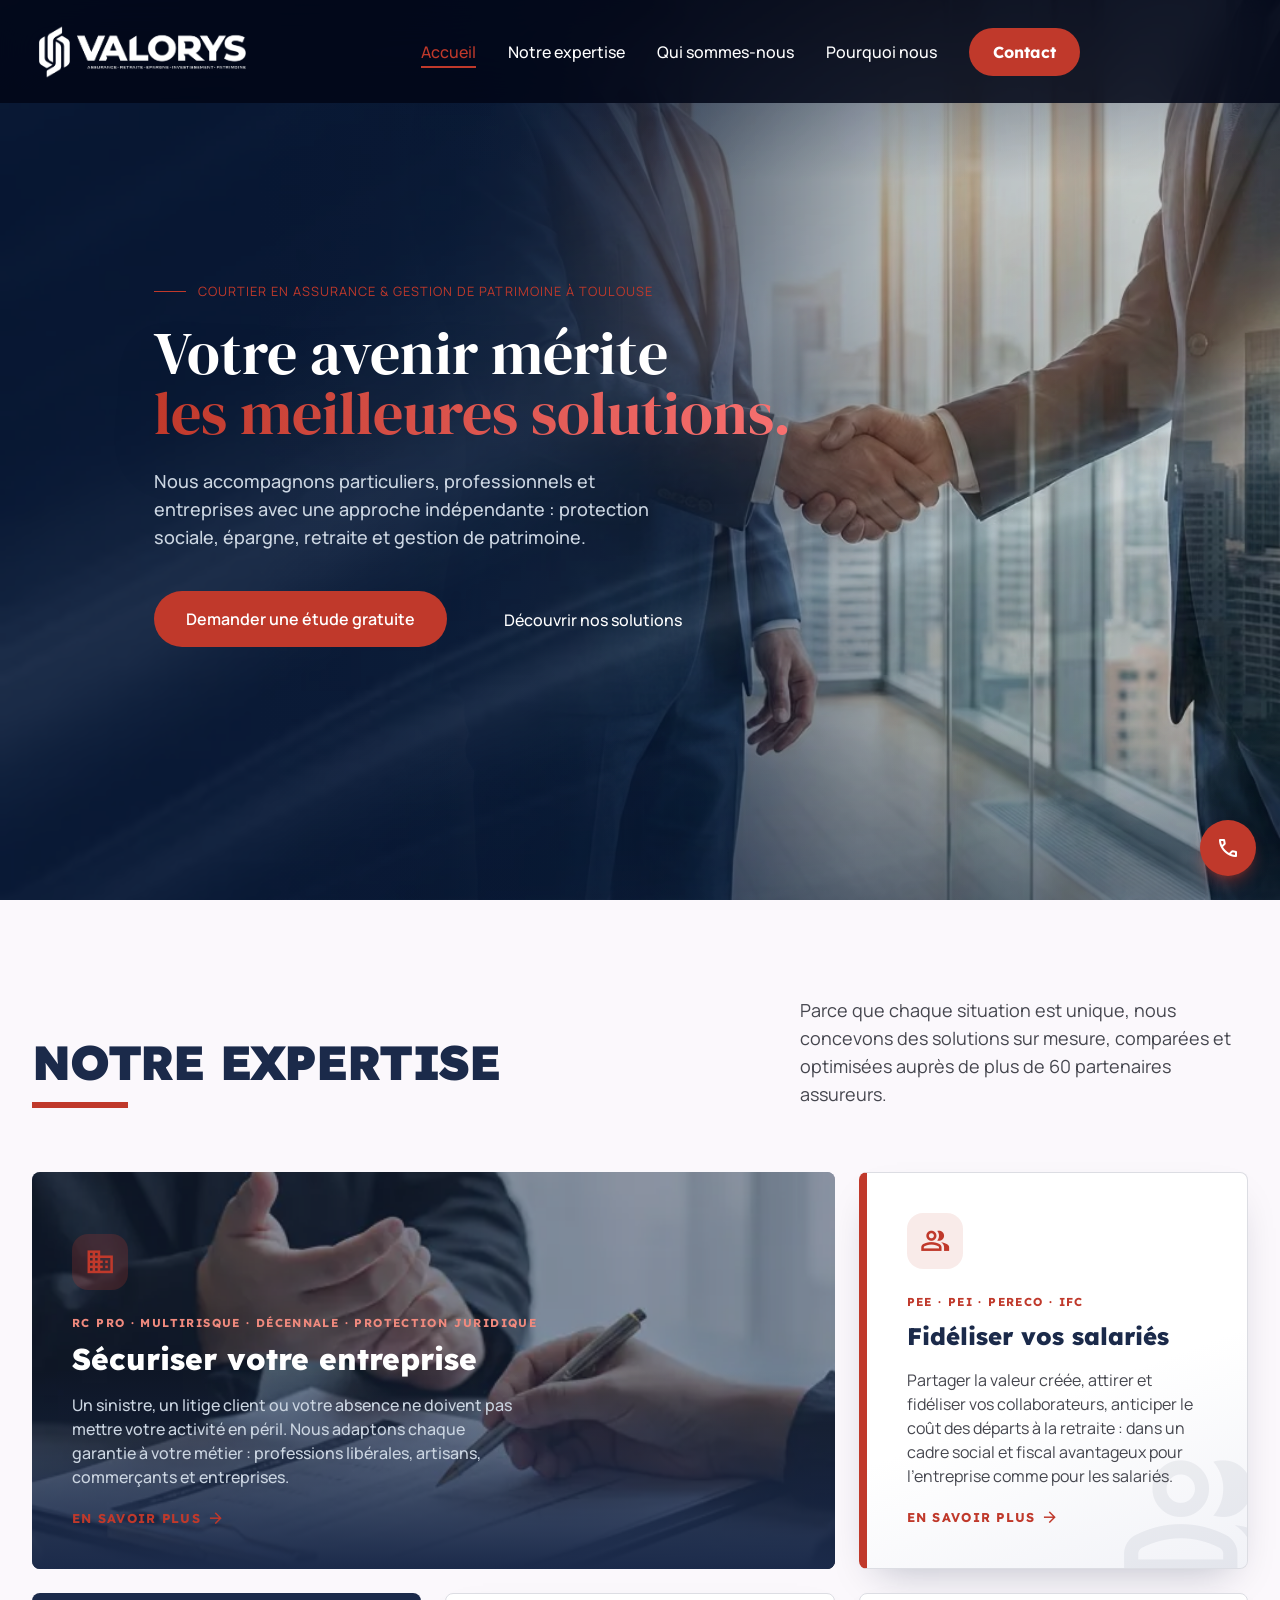
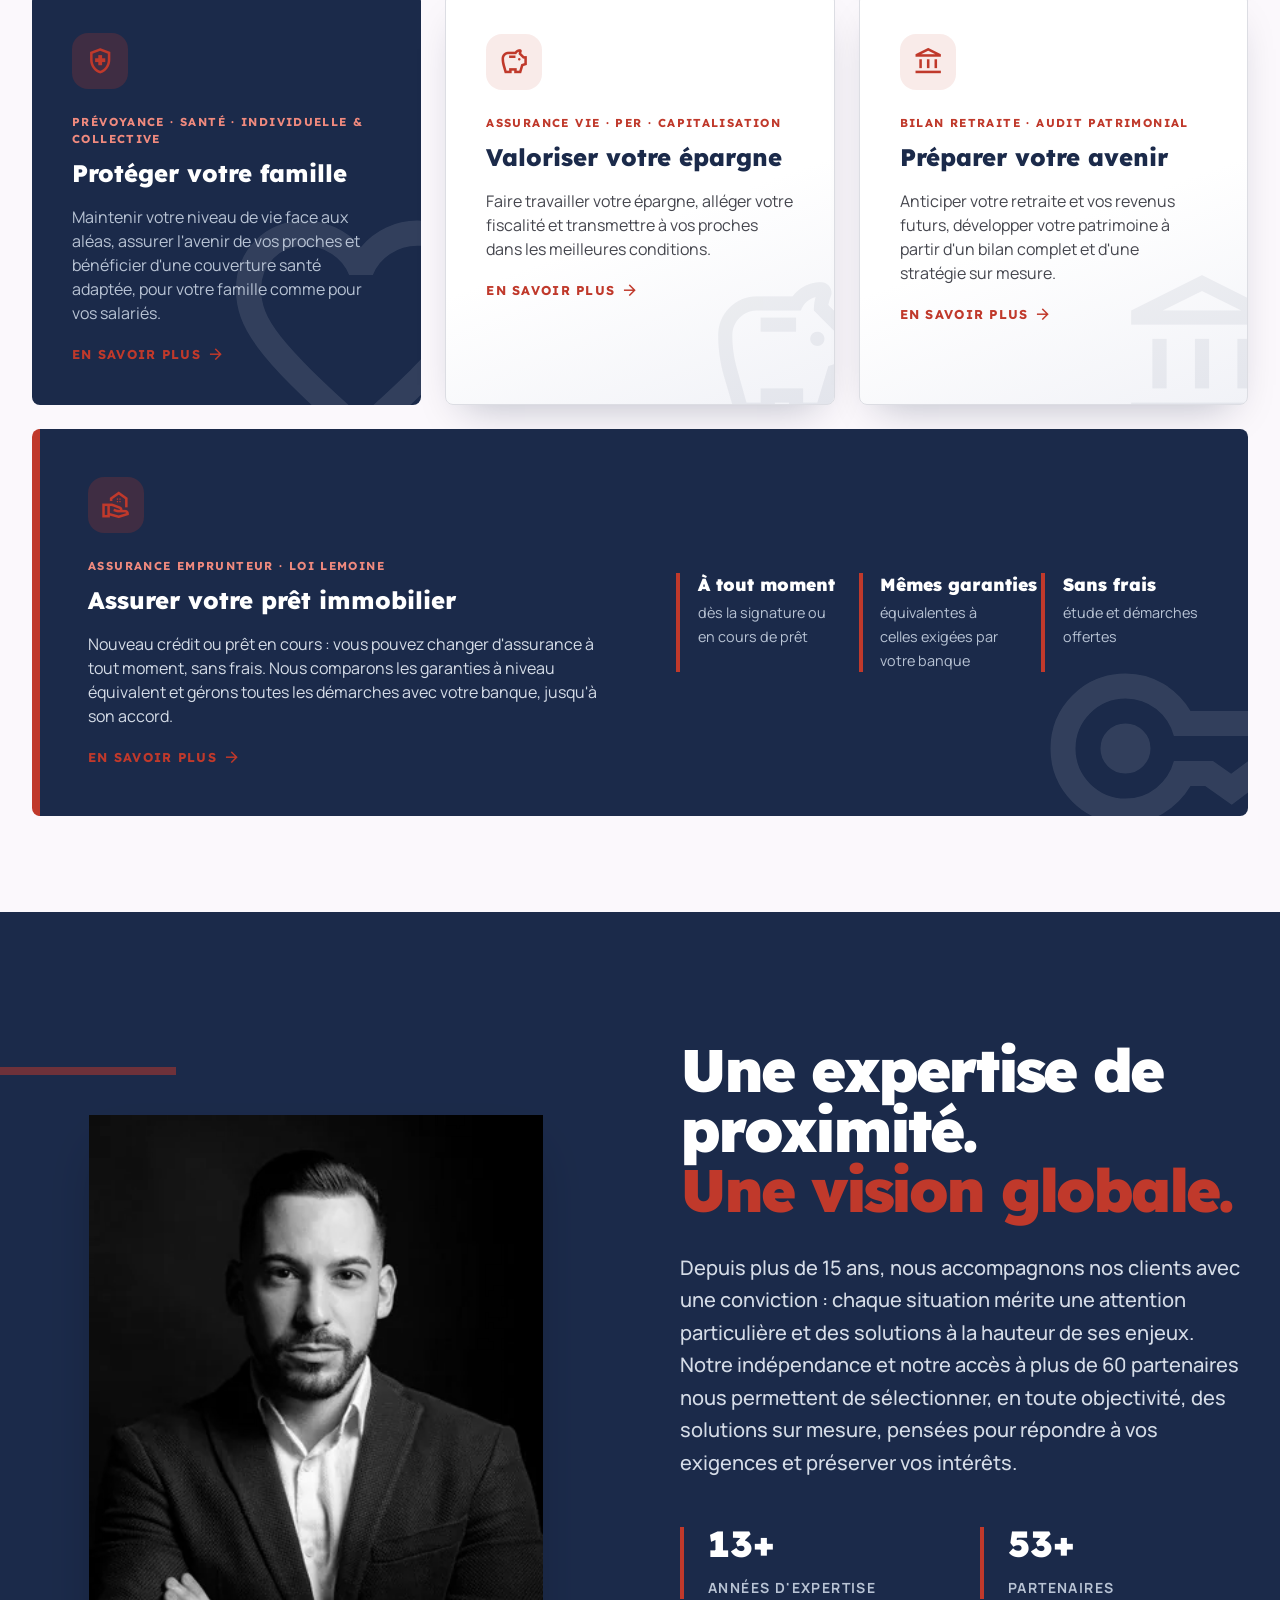
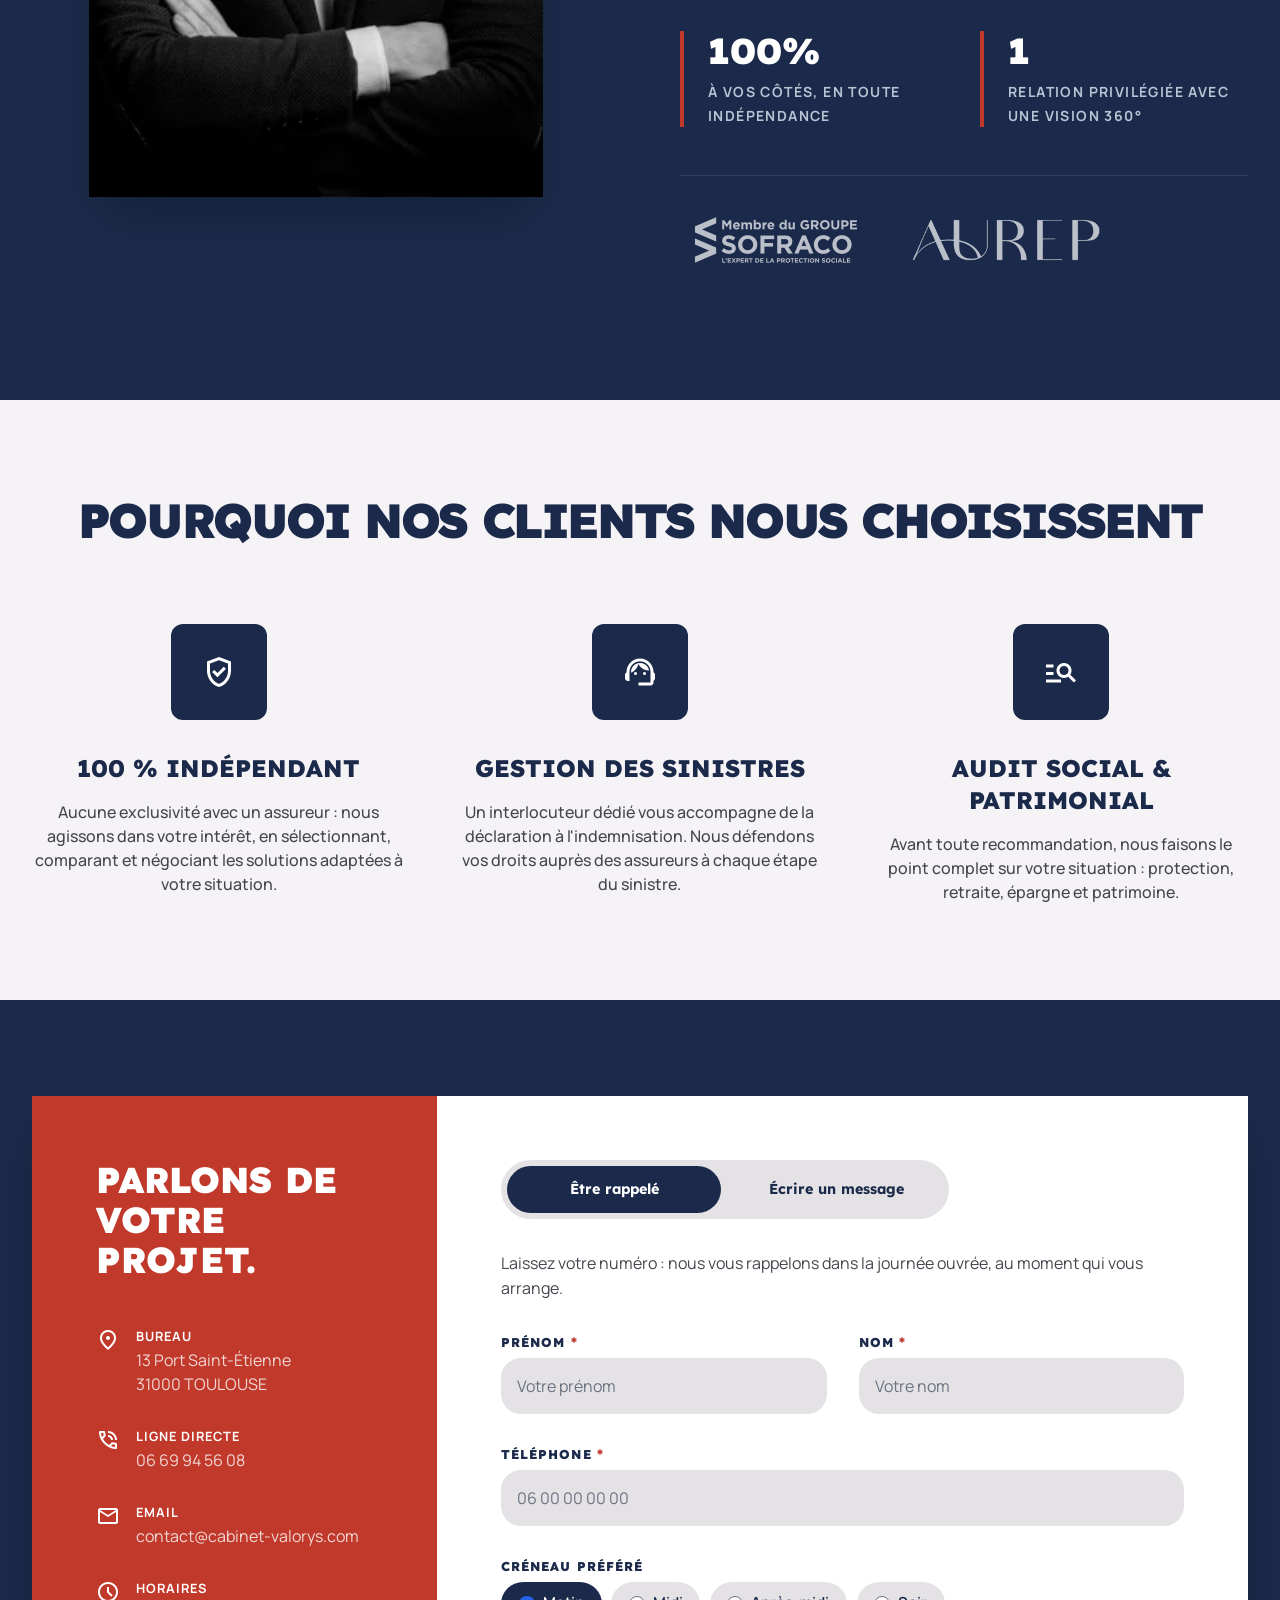
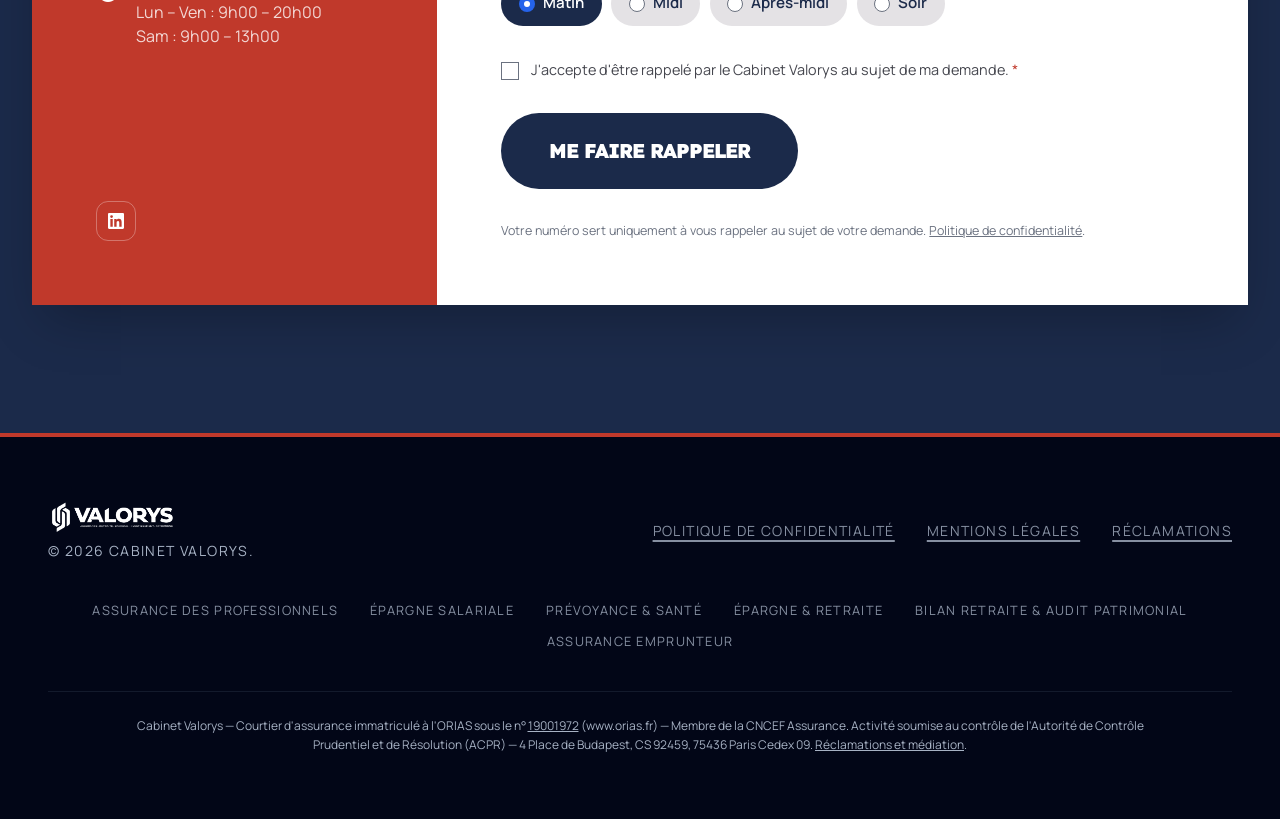
==== index.html @ c3c928a1 "Remplace « assurance de prêt » par « gestion de patrimoine » dans la phrase d'accroche de l'accueil " ====
<!DOCTYPE html>
<html class="scroll-smooth" lang="fr-FR">
<head>
<meta charset="utf-8">
<meta content="width=device-width, initial-scale=1.0" name="viewport">
<script>document.documentElement.classList.add('js');</script>

<title>Courtier en assurance et gestion de patrimoine à Toulouse | Cabinet Valorys</title>
<meta name="description" content="Cabinet Valorys, courtier indépendant à Toulouse : prévoyance, mutuelle santé, retraite et assurance des professionnels. Plus de 60 compagnies comparées pour votre sérénité.">
<meta name="robots" content="index, follow, max-image-preview:large, max-snippet:-1, max-video-preview:-1">
<meta name="author" content="Cabinet Valorys">
<meta name="geo.region" content="FR-31">
<meta name="geo.placename" content="Toulouse">
<meta name="geo.position" content="43.598;1.449">
<meta name="ICBM" content="43.598, 1.449">
<meta name="theme-color" content="#041534">
<meta name="format-detection" content="telephone=yes">
<link rel="canonical" href="https://www.cabinet-valorys.com/">
<link rel="icon" href="/favicon.ico" sizes="48x48">
<link rel="icon" type="image/png" sizes="192x192" href="/public/icons/icon-192.png">
<link rel="apple-touch-icon" href="/public/icons/apple-touch-icon.png">
<link rel="manifest" href="/public/site.webmanifest">
<meta property="og:type" content="website">
<meta property="og:locale" content="fr_FR">
<meta property="og:site_name" content="Cabinet Valorys">
<meta property="og:title" content="Courtier en assurance et gestion de patrimoine à Toulouse | Cabinet Valorys">
<meta property="og:description" content="Cabinet Valorys, courtier indépendant à Toulouse : prévoyance, mutuelle santé, retraite et assurance des professionnels. Plus de 60 compagnies comparées pour votre sérénité.">
<meta property="og:url" content="https://www.cabinet-valorys.com/">
<meta property="og:image" content="https://www.cabinet-valorys.com/public/valorys_og_image_1200x630.jpg">
<meta property="og:image:width" content="1200">
<meta property="og:image:height" content="630">
<meta name="twitter:card" content="summary_large_image">
<meta name="twitter:title" content="Courtier en assurance et gestion de patrimoine à Toulouse | Cabinet Valorys">
<meta name="twitter:description" content="Cabinet Valorys, courtier indépendant à Toulouse : prévoyance, mutuelle santé, retraite et assurance des professionnels. Plus de 60 compagnies comparées pour votre sérénité.">
<meta name="twitter:image" content="https://www.cabinet-valorys.com/public/valorys_og_image_1200x630.jpg">
<link rel="preload" as="image" href="/public/Hero-Valo.avif" type="image/avif" fetchpriority="high" media="(min-width: 1024px)">
<link rel="preload" as="font" type="font/woff2" href="/public/fonts/manrope-latin.woff2?v=101877a7" crossorigin>
<link rel="preload" as="font" type="font/woff2" href="/public/fonts/dm-serif-display-latin.woff2?v=436ae2f1" crossorigin>
<style>
        .material-symbols-outlined {
            font-variation-settings: 'FILL' 0, 'wght' 400, 'GRAD' 0, 'opsz' 24;
        }
        .text-glow-crimson {
            text-shadow: 0 0 20px rgba(192, 57, 43, 0.4);
        }
        .bg-architectural {
            background-image: linear-gradient(135deg, #1B2A4A 0%, #041534 100%);
        }

        /* =============================
           HERO ENTRANCE ANIMATIONS
        ============================== */
        .hero-badge {
            animation: fadeSlideUp 0.8s cubic-bezier(0.16, 1, 0.3, 1) 0.15s both;
        }
        .hero-title {
            animation: fadeSlideUp 0.9s cubic-bezier(0.16, 1, 0.3, 1) 0.35s both;
        }
        .hero-subtitle {
            animation: fadeSlideUp 0.9s cubic-bezier(0.16, 1, 0.3, 1) 0.55s both;
        }
        .hero-cta {
            animation: fadeSlideUp 0.9s cubic-bezier(0.16, 1, 0.3, 1) 0.75s both;
        }

        @keyframes fadeSlideUp {
            from {
                opacity: 0;
                transform: translateY(32px);
            }
            to {
                opacity: 1;
                transform: translateY(0);
            }
        }

        /* =============================
           SCROLL REVEAL
           (uniquement si JS actif : sans JS, le contenu reste visible)
        ============================== */
        .js .reveal {
            opacity: 0;
            transform: translateY(40px);
            transition: opacity 0.75s cubic-bezier(0.16, 1, 0.3, 1),
                        transform 0.75s cubic-bezier(0.16, 1, 0.3, 1);
        }
        .js .reveal.visible {
            opacity: 1;
            transform: translateY(0);
        }

        .js .reveal-left {
            opacity: 0;
            transform: translateX(-50px);
            transition: opacity 0.85s cubic-bezier(0.16, 1, 0.3, 1),
                        transform 0.85s cubic-bezier(0.16, 1, 0.3, 1);
        }
        .js .reveal-left.visible {
            opacity: 1;
            transform: translateX(0);
        }

        .js .reveal-right {
            opacity: 0;
            transform: translateX(50px);
            transition: opacity 0.85s cubic-bezier(0.16, 1, 0.3, 1),
                        transform 0.85s cubic-bezier(0.16, 1, 0.3, 1);
        }
        .js .reveal-right.visible {
            opacity: 1;
            transform: translateX(0);
        }

        /* Visiteurs ayant désactivé les animations dans leur système */
        @media (prefers-reduced-motion: reduce) {
            .hero-badge, .hero-title, .hero-subtitle, .hero-cta {
                animation: none;
            }
            .js .reveal, .js .reveal-left, .js .reveal-right {
                opacity: 1;
                transform: none;
                transition: none;
            }
        }

        /* Stagger delays */
        .stagger-1 { transition-delay: 0.1s; }
        .stagger-2 { transition-delay: 0.22s; }
        .stagger-3 { transition-delay: 0.34s; }
        .stagger-4 { transition-delay: 0.46s; }

        /* =============================
           SCROLL OFFSET FOR FIXED NAV
        ============================== */
        #solutions, #about, #contact {
            scroll-margin-top: 80px;
        }

        /* =============================
           NAV SCROLL EFFECT
        ============================== */
        #navbar {
            transition: padding-top 0.3s ease, padding-bottom 0.3s ease, box-shadow 0.3s ease;
        }
        #navbar.scrolled {
            padding-top: 0.875rem;
            padding-bottom: 0.875rem;
            box-shadow: 0 4px 32px rgba(0,0,0,0.35);
        }

        /* =============================
           MOBILE MENU
        ============================== */
        #mobile-menu {
            max-height: 0;
            overflow: hidden;
            transition: max-height 0.45s cubic-bezier(0.16, 1, 0.3, 1);
        }
        #mobile-menu.open {
            max-height: 480px;
        }

        /* =============================
           COUNTER
        ============================== */
        .counter-wrap {
            display: inline-block;
        }
        /* Le chiffre réel reste dans le HTML (robots, lecteurs d'écran) ;
           pendant l'animation, il est masqué et la valeur animée s'affiche par-dessus */
        .counter.is-counting {
            position: relative;
            -webkit-text-fill-color: transparent;
        }
        .counter.is-counting::after {
            content: attr(data-count);
            position: absolute;
            left: 0;
            top: 0;
            -webkit-text-fill-color: currentColor;
        }
    </style>
<link rel="stylesheet" href="/public/css/site.css?v=4611ba43">
<link rel="stylesheet" href="/public/css/extra.css?v=60cef03a">
<script type="application/ld+json">{
 "@context": "https://schema.org",
 "@graph": [
  {
   "@type": "InsuranceAgency",
   "@id": "https://www.cabinet-valorys.com/#organization",
   "name": "Cabinet Valorys",
   "alternateName": "Valorys",
   "legalName": "Cabinet Puxeddu",
   "url": "https://www.cabinet-valorys.com/",
   "logo": {
    "@type": "ImageObject",
    "url": "https://www.cabinet-valorys.com/public/Valorys_vectoriser.webp",
    "width": 1001,
    "height": 249
   },
   "image": "https://www.cabinet-valorys.com/public/Hero-Valo.png",
   "telephone": "+33669945608",
   "email": "contact@cabinet-valorys.com",
   "priceRange": "€€",
   "identifier": [
    {
     "@type": "PropertyValue",
     "name": "ORIAS",
     "value": "19001972",
     "url": "https://www.orias.fr/"
    }
   ],
   "address": {
    "@type": "PostalAddress",
    "streetAddress": "13 Port Saint-Étienne",
    "postalCode": "31000",
    "addressLocality": "Toulouse",
    "addressRegion": "Occitanie",
    "addressCountry": "FR"
   },
   "geo": {
    "@type": "GeoCoordinates",
    "latitude": 43.598,
    "longitude": 1.449
   },
   "openingHoursSpecification": [
    {
     "@type": "OpeningHoursSpecification",
     "dayOfWeek": [
      "Monday",
      "Tuesday",
      "Wednesday",
      "Thursday",
      "Friday"
     ],
     "opens": "09:00",
     "closes": "20:00"
    },
    {
     "@type": "OpeningHoursSpecification",
     "dayOfWeek": "Saturday",
     "opens": "09:00",
     "closes": "13:00"
    }
   ],
   "areaServed": [
    {
     "@type": "City",
     "name": "Toulouse"
    },
    {
     "@type": "AdministrativeArea",
     "name": "Haute-Garonne"
    },
    {
     "@type": "AdministrativeArea",
     "name": "Occitanie"
    }
   ],
   "knowsAbout": [
    "Assurance professionnelle",
    "Responsabilité civile professionnelle",
    "RC décennale",
    "Prévoyance",
    "Mutuelle santé",
    "Plan d'épargne retraite",
    "Assurance vie",
    "Indemnités de fin de carrière",
    "PER d'entreprise",
    "Bilan retraite",
    "Assurance emprunteur"
   ],
   "sameAs": [
    "https://www.linkedin.com/in/michael-puxeddu-17773918a/"
   ],
   "founder": {
    "@id": "https://www.cabinet-valorys.com/#founder"
   }
  },
  {
   "@type": "Person",
   "@id": "https://www.cabinet-valorys.com/#founder",
   "name": "Michaël Puxeddu",
   "jobTitle": "Courtier en assurances, fondateur du Cabinet Valorys",
   "image": "https://www.cabinet-valorys.com/public/PUXEDDU-Michael.webp",
   "worksFor": {
    "@id": "https://www.cabinet-valorys.com/#organization"
   },
   "sameAs": [
    "https://www.linkedin.com/in/michael-puxeddu-17773918a/"
   ]
  },
  {
   "@type": "WebSite",
   "@id": "https://www.cabinet-valorys.com/#website",
   "url": "https://www.cabinet-valorys.com/",
   "name": "Cabinet Valorys",
   "inLanguage": "fr-FR",
   "publisher": {
    "@id": "https://www.cabinet-valorys.com/#organization"
   }
  }
 ]
}</script>
</head>
<body class="bg-background text-on-surface font-body selection:bg-secondary selection:text-white">

<!-- ===== TOP NAV ===== -->
<nav id="navbar" class="fixed top-0 w-full z-50 bg-slate-950/85 backdrop-blur-xl px-8 py-6 max-w-full mx-auto">
    <div class="flex justify-between items-center">
        <a href="/" class="flex items-center">
            <img src="/public/Valorys_vectoriser.webp" alt="Cabinet Valorys - Courtier en assurance à Toulouse" width="221" height="55" fetchpriority="high" decoding="async" class="h-[55px] w-auto" style="filter: brightness(0) invert(1);">
        </a>
        <div class="hidden md:flex items-center gap-8">
            <a class="nav-link text-white font-body font-medium hover:text-secondary transition-colors duration-200 relative group" href="#">
                Accueil
                <span class="absolute -bottom-1 left-0 w-0 h-0.5 bg-secondary transition-all duration-300 group-hover:w-full"></span>
            </a>
            <div class="v-dd">
            <a class="nav-link text-white font-body font-medium hover:text-secondary transition-colors duration-200 relative group" href="#solutions">
                Notre expertise
                <span class="absolute -bottom-1 left-0 w-0 h-0.5 bg-secondary transition-all duration-300 group-hover:w-full"></span>
            </a>
                <div class="v-dd-panel" role="menu"><a role="menuitem" href="/protection-entreprise.html"><span class="v-nav-t">Sécuriser votre entreprise</span><span class="v-nav-c">RC Pro · Multirisque · Décennale · Protection juridique</span></a><a role="menuitem" href="/epargne-entreprise.html"><span class="v-nav-t">Fidéliser vos salariés</span><span class="v-nav-c">PEE · PEI · PERECO · IFC</span></a><a role="menuitem" href="/prevoyance-sante.html"><span class="v-nav-t">Protéger votre famille</span><span class="v-nav-c">Prévoyance · Santé · Individuelle &amp; collective</span></a><a role="menuitem" href="/epargne-retraite.html"><span class="v-nav-t">Valoriser votre épargne</span><span class="v-nav-c">Assurance vie · PER · Capitalisation</span></a><a role="menuitem" href="/bilan-retraite.html"><span class="v-nav-t">Préparer votre avenir</span><span class="v-nav-c">Bilan retraite · Audit patrimonial</span></a><a role="menuitem" href="/assurance-emprunteur.html"><span class="v-nav-t">Assurer votre prêt immobilier</span><span class="v-nav-c">Assurance emprunteur · Loi Lemoine</span></a></div>
            </div>
            <a class="nav-link text-white font-body font-medium hover:text-secondary transition-colors duration-200 relative group" href="#about">
                Qui sommes-nous
                <span class="absolute -bottom-1 left-0 w-0 h-0.5 bg-secondary transition-all duration-300 group-hover:w-full"></span>
            </a>
            <a class="nav-link text-white font-body font-medium hover:text-secondary transition-colors duration-200 relative group" href="#pourquoi">
                Pourquoi nous
                <span class="absolute -bottom-1 left-0 w-0 h-0.5 bg-secondary transition-all duration-300 group-hover:w-full"></span>
            </a>
            <a href="#contact" class="bg-secondary text-on-secondary px-6 py-3 font-headline font-bold rounded-[40px] hover:scale-95 transition-all duration-200 ease-in-out">
                Contact
            </a>
        </div>
        <div class="flex items-center gap-4">
            <button id="hamburger" type="button" class="md:hidden text-white p-2 focus:outline-none" aria-label="Menu" aria-controls="mobile-menu" aria-expanded="false">
                <span id="hamburger-icon" class="material-symbols-outlined text-3xl" aria-hidden="true">menu</span>
            </button>
        </div>
    </div>
    <div id="mobile-menu">
        <div class="flex flex-col gap-5 pt-6 pb-4 border-t border-white/10 mt-4">
            <a class="text-white font-body text-lg hover:text-secondary transition-colors" href="#" onclick="closeMenu()">Accueil</a>
            <a class="text-white font-body text-lg hover:text-secondary transition-colors" href="#solutions" onclick="closeMenu()">Notre expertise</a>
            <div class="v-mob-sub"><a onclick="closeMenu()" href="/protection-entreprise.html"><span class="v-nav-t">Sécuriser votre entreprise</span><span class="v-nav-c">RC Pro · Multirisque · Décennale · Protection juridique</span></a><a onclick="closeMenu()" href="/epargne-entreprise.html"><span class="v-nav-t">Fidéliser vos salariés</span><span class="v-nav-c">PEE · PEI · PERECO · IFC</span></a><a onclick="closeMenu()" href="/prevoyance-sante.html"><span class="v-nav-t">Protéger votre famille</span><span class="v-nav-c">Prévoyance · Santé · Individuelle &amp; collective</span></a><a onclick="closeMenu()" href="/epargne-retraite.html"><span class="v-nav-t">Valoriser votre épargne</span><span class="v-nav-c">Assurance vie · PER · Capitalisation</span></a><a onclick="closeMenu()" href="/bilan-retraite.html"><span class="v-nav-t">Préparer votre avenir</span><span class="v-nav-c">Bilan retraite · Audit patrimonial</span></a><a onclick="closeMenu()" href="/assurance-emprunteur.html"><span class="v-nav-t">Assurer votre prêt immobilier</span><span class="v-nav-c">Assurance emprunteur · Loi Lemoine</span></a></div>
            <a class="text-white font-body text-lg hover:text-secondary transition-colors" href="#about" onclick="closeMenu()">Qui sommes-nous</a>
            <a class="text-white font-body text-lg hover:text-secondary transition-colors" href="#pourquoi" onclick="closeMenu()">Pourquoi nous</a>
            <a href="#contact" onclick="closeMenu()" class="bg-secondary text-white px-6 py-3 font-body font-bold rounded-[40px] hover:scale-95 transition-all duration-200 w-full mt-2 text-center">
                Contact
            </a>
        </div>
    </div>
</nav>

<!-- ===== HERO ===== -->
<section class="relative h-screen overflow-hidden bg-architectural">
    <div class="absolute inset-0 z-[3] opacity-20 pointer-events-none" aria-hidden="true">
        <img alt="" role="presentation" width="512" height="512" decoding="async" loading="eager" class="w-full h-full object-cover" src="/public/hero-texture.webp">
    </div>
    <div class="v-hero-mob" aria-hidden="true"><img src="/public/Hero-Valo-mobile.webp" alt="" width="800" height="835" decoding="async" loading="eager"></div>
    <div class="hidden lg:block absolute inset-0 z-[1]">
        <picture>
            <source type="image/avif" srcset="/public/Hero-Valo.avif 1x">
            <source type="image/webp" srcset="/public/Hero-Valo.webp 1x">
            <img src="/public/Hero-Valo.png" alt="" role="presentation" width="1376" height="768" fetchpriority="high" loading="eager" decoding="async" class="absolute inset-0 w-full h-full object-cover object-right">
        </picture>
        <div class="absolute inset-0" style="background: linear-gradient(to right, #041534 0%, #041534 20%, rgba(4,21,52,0.95) 35%, rgba(4,21,52,0.7) 50%, rgba(4,21,52,0.2) 70%, transparent 100%);"></div>
        <div class="absolute inset-0" style="background: linear-gradient(to bottom, rgba(4,21,52,0.5) 0%, transparent 20%, transparent 80%, rgba(4,21,52,0.4) 100%);"></div>
    </div>
    <div class="relative z-10 h-full flex items-center pt-24 pb-16 px-8 md:pl-[8%] lg:pl-[12%]">
        <div>
            <div class="hero-badge flex items-center gap-3 mb-6">
                <span class="block w-8 h-px bg-secondary"></span>
                <span class="text-secondary font-body uppercase tracking-widest text-xs">Courtier en assurance &amp; gestion de patrimoine à Toulouse</span>
            </div>
            <h1 class="hero-title text-5xl lg:text-6xl text-white leading-tight mb-6 drop-shadow-2xl" style="font-family:'DM Serif Display',serif;">
                Votre avenir mérite<br>
                <span class="text-transparent bg-clip-text bg-gradient-to-r from-[#C0392B] to-red-400">les meilleures solutions.</span>
            </h1>
            <p class="hero-subtitle text-slate-300 text-base md:text-lg max-w-lg font-medium leading-relaxed mb-10">
                Nous accompagnons particuliers, professionnels et entreprises avec une approche indépendante : protection sociale, épargne, retraite et gestion de patrimoine.
            </p>
            <div class="hero-cta flex flex-col sm:flex-row items-start gap-6">
                <a href="#contact" class="bg-secondary text-white px-8 py-4 font-body font-semibold text-base rounded-[40px] hover:brightness-110 hover:scale-[1.02] transition-all duration-200">Demander une étude gratuite</a>
                <a href="#solutions" class="text-white font-body font-medium text-base border border-transparent px-8 py-4 rounded-[40px] bg-transparent hover:bg-white/15 hover:border-white/50 transition-all duration-300">Découvrir nos solutions</a>
            </div>
        </div>
    </div>
</section>

<!-- ===== EXPERTISES ===== -->
<section class="py-24 bg-surface" id="solutions">
    <div class="container mx-auto px-8">
        <div class="flex flex-col md:flex-row justify-between items-end mb-16 gap-8 reveal">
            <div class="max-w-2xl">
                <h2 class="font-headline font-black text-3xl md:text-5xl tracking-tight text-primary uppercase mb-4">Notre expertise</h2>
                <div class="h-1.5 w-24 bg-secondary"></div>
            </div>
            <p class="font-body text-on-surface-variant max-w-md text-lg">
                Parce que chaque situation est unique, nous concevons des solutions sur mesure, comparées et optimisées auprès de plus de 60 partenaires assureurs.
            </p>
        </div>
        <div class="grid grid-cols-1 md:grid-cols-12 gap-6 v-bento">

            <a href="/protection-entreprise.html" class="v-card-link md:col-span-8 group relative overflow-hidden bg-primary-container rounded-xl reveal stagger-1 v-card-hero">
                <img alt="" role="presentation" width="512" height="512" loading="lazy" decoding="async" class="absolute inset-0 w-full h-full object-cover opacity-50 group-hover:scale-105 transition-transform duration-700" src="/public/conseil-entreprise.webp">
                <div class="absolute inset-0 bg-gradient-to-t from-primary via-transparent to-transparent"></div>
                <div class="absolute bottom-0 left-0 p-10">
                    <span class="v-card-ico v-ico-dark"><span class="material-symbols-outlined" aria-hidden="true">domain</span></span>
                    <span class="v-card-tag v-card-tag-dark">RC Pro · Multirisque · Décennale · Protection juridique</span>
                    <h3 class="font-headline font-extrabold text-3xl text-white mb-4">Sécuriser votre entreprise</h3>
                    <p class="text-slate-300 max-w-md font-medium">Un sinistre, un litige client ou votre absence ne doivent pas mettre votre activité en péril. Nous adaptons chaque garantie à votre métier : professions libérales, artisans, commerçants et entreprises.</p>
                    <span class="v-more">En savoir plus <span class="material-symbols-outlined" aria-hidden="true">arrow_forward</span></span>
                </div>
            </a>

            <a href="/epargne-entreprise.html" class="v-card-link v-card-light md:col-span-4 group relative overflow-hidden bg-white rounded-xl border-l-8 border-secondary reveal stagger-2">
                <div class="p-10 flex flex-col h-full justify-between">
                    <div>
                        <span class="v-card-ico"><span class="material-symbols-outlined" aria-hidden="true">group</span></span>
                        <span class="v-card-tag">PEE · PEI · PERECO · IFC</span>
                    <h3 class="font-headline font-extrabold text-2xl text-primary mb-4">Fidéliser vos salariés</h3>
                        <p class="text-on-surface-variant">Partager la valeur créée, attirer et fidéliser vos collaborateurs, anticiper le coût des départs à la retraite : dans un cadre social et fiscal avantageux pour l'entreprise comme pour les salariés.</p>
                        <span class="v-more">En savoir plus <span class="material-symbols-outlined" aria-hidden="true">arrow_forward</span></span>
                    </div>
                </div>
                <div class="v-card-mark" aria-hidden="true"><span class="material-symbols-outlined">group</span></div>
            </a>

            <a href="/prevoyance-sante.html" class="v-card-link md:col-span-4 group relative overflow-hidden bg-primary rounded-xl reveal stagger-3">
                <div class="p-10 relative z-10">
                    <span class="v-card-ico v-ico-dark"><span class="material-symbols-outlined" aria-hidden="true">health_and_safety</span></span>
                    <span class="v-card-tag v-card-tag-dark">Prévoyance · Santé · Individuelle &amp; collective</span>
                    <h3 class="font-headline font-extrabold text-2xl text-white mb-4">Protéger votre famille</h3>
                    <p class="text-slate-400">Maintenir votre niveau de vie face aux aléas, assurer l'avenir de vos proches et bénéficier d'une couverture santé adaptée, pour votre famille comme pour vos salariés.</p>
                    <span class="v-more">En savoir plus <span class="material-symbols-outlined" aria-hidden="true">arrow_forward</span></span>
                </div>
                <div class="absolute -bottom-10 -right-10 opacity-10 scale-100 md:scale-150 text-white" aria-hidden="true">
                    <span class="material-symbols-outlined text-[100px] md:text-[200px]">favorite</span>
                </div>
            </a>

            <a href="/epargne-retraite.html" class="v-card-link v-card-light md:col-span-4 group relative overflow-hidden bg-white rounded-xl reveal stagger-4">
                <div class="p-10">
                    <span class="v-card-ico"><span class="material-symbols-outlined" aria-hidden="true">savings</span></span>
                    <span class="v-card-tag">Assurance vie · PER · Capitalisation</span>
                    <h3 class="font-headline font-extrabold text-2xl text-primary mb-4">Valoriser votre épargne</h3>
                    <p class="text-on-surface-variant">Faire travailler votre épargne, alléger votre fiscalité et transmettre à vos proches dans les meilleures conditions.</p>
                    <span class="v-more">En savoir plus <span class="material-symbols-outlined" aria-hidden="true">arrow_forward</span></span>
                </div>
                <div class="v-card-mark" aria-hidden="true"><span class="material-symbols-outlined">savings</span></div>
            </a>

            <a href="/bilan-retraite.html" class="v-card-link v-card-light md:col-span-4 group relative overflow-hidden bg-white rounded-xl reveal stagger-4">
                <div class="p-10">
                    <span class="v-card-ico"><span class="material-symbols-outlined" aria-hidden="true">account_balance</span></span>
                    <span class="v-card-tag">Bilan retraite · Audit patrimonial</span>
                    <h3 class="font-headline font-extrabold text-2xl text-primary mb-4">Préparer votre avenir</h3>
                    <p class="text-on-surface-variant">Anticiper votre retraite et vos revenus futurs, développer votre patrimoine à partir d'un bilan complet et d'une stratégie sur mesure.</p>
                    <span class="v-more">En savoir plus <span class="material-symbols-outlined" aria-hidden="true">arrow_forward</span></span>
                </div>
                <div class="v-card-mark" aria-hidden="true"><span class="material-symbols-outlined">account_balance</span></div>
            </a>

            <a href="/assurance-emprunteur.html" class="v-card-link v-emp-card group relative overflow-hidden bg-primary rounded-xl border-l-8 border-secondary reveal">
                <div class="v-emp-inner relative z-10">
                    <div class="v-emp-text">
                        <span class="v-card-ico v-ico-dark"><span class="material-symbols-outlined" aria-hidden="true">real_estate_agent</span></span>
                        <span class="v-card-tag v-card-tag-dark">Assurance emprunteur · Loi Lemoine</span>
                    <h3 class="font-headline font-extrabold text-2xl text-white mb-4">Assurer votre prêt immobilier</h3>
                        <p class="text-slate-300">Nouveau crédit ou prêt en cours : vous pouvez changer d'assurance à tout moment, sans frais. Nous comparons les garanties à niveau équivalent et gérons toutes les démarches avec votre banque, jusqu'à son accord.</p>
                        <span class="v-more">En savoir plus <span class="material-symbols-outlined" aria-hidden="true">arrow_forward</span></span>
                    </div>
                    <ul class="v-emp-points">
                        <li><strong>À tout moment</strong><span>dès la signature ou en cours de prêt</span></li>
                        <li><strong>Mêmes garanties</strong><span>équivalentes à celles exigées par votre banque</span></li>
                        <li><strong>Sans frais</strong><span>étude et démarches offertes</span></li>
                    </ul>
                </div>
                <div class="absolute -bottom-10 -right-10 opacity-10 scale-100 md:scale-150 text-white" aria-hidden="true">
                    <span class="material-symbols-outlined text-[100px] md:text-[200px]">key</span>
                </div>
            </a>
        </div>
    </div>
</section>

<!-- ===== QUI SOMMES-NOUS ===== -->
<section class="py-32 bg-primary relative overflow-hidden" id="about">
    <div class="container mx-auto px-8 relative z-10">
        <div class="grid grid-cols-1 lg:grid-cols-2 gap-20 items-center">
            <div class="relative reveal-left">
                <div class="absolute -top-12 -left-12 w-48 h-48 border-t-8 border-l-8 border-secondary opacity-50"></div>
                <img alt="Michaël Puxeddu, fondateur du Cabinet Valorys à Toulouse" width="341" height="512" loading="lazy" decoding="async" class="rounded-none shadow-2xl relative z-10 grayscale hover:grayscale-0 transition-all duration-700 w-4/5 object-cover mx-auto block" src="/public/PUXEDDU-Michael.webp">
            </div>
            <div class="reveal-right">
                <h2 class="font-headline font-black text-3xl md:text-5xl lg:text-6xl text-white mb-8 leading-tight tracking-tighter">
                    Une expertise de proximité.<br>
                    <span class="text-secondary">Une vision globale.</span>
                </h2>
                <p class="text-slate-300 text-xl font-medium mb-12 leading-relaxed">
                    Depuis plus de 15 ans, nous accompagnons nos clients avec une conviction : chaque situation mérite une attention particulière et des solutions à la hauteur de ses enjeux.<br>Notre indépendance et notre accès à plus de 60 partenaires nous permettent de sélectionner, en toute objectivité, des solutions sur mesure, pensées pour répondre à vos exigences et préserver vos intérêts.
                </p>
                <div class="grid grid-cols-2 gap-8">
                    <div class="border-l-4 border-secondary pl-6">
                        <span class="block text-4xl font-headline font-black text-white mb-2"><span class="counter" data-target="15" data-suffix="+">15+</span></span>
                        <span class="text-slate-400 font-bold uppercase tracking-widest text-sm">Années d'expertise</span>
                    </div>
                    <div class="border-l-4 border-secondary pl-6">
                        <span class="block text-4xl font-headline font-black text-white mb-2"><span class="counter" data-target="60" data-suffix="+">60+</span></span>
                        <span class="text-slate-400 font-bold uppercase tracking-widest text-sm">Partenaires</span>
                    </div>
                    <div class="border-l-4 border-secondary pl-6">
                        <span class="block text-4xl font-headline font-black text-white mb-2"><span class="counter" data-target="100" data-suffix="%">100%</span></span>
                        <span class="text-slate-400 font-bold uppercase tracking-widest text-sm">À vos côtés, en toute indépendance</span>
                    </div>
                    <div class="border-l-4 border-secondary pl-6">
                        <span class="v-stat">1</span>
                        <span class="text-slate-400 font-bold uppercase tracking-widest text-sm">Relation privilégiée avec une vision 360°</span>
                    </div>
                </div>
                
                <div class="mt-12 pt-8 border-t border-white/10 flex items-center gap-8">
                    <a href="https://sofraco.com/courtier/cabinet-puxeddu/" target="_blank" rel="noopener">
                        <img src="/public/logo-sofraco.webp" alt="Sofraco - partenaire Valorys" width="192" height="64" loading="lazy" decoding="async" class="h-16 w-auto opacity-70 hover:opacity-100 transition-opacity duration-300" style="filter: brightness(0) invert(1);">
                    </a>
                    <a href="https://www.aurep.com/" target="_blank" rel="noopener">
                        <img src="/public/aurep_logo.webp" alt="AUREP - partenaire Valorys" width="206" height="64" loading="lazy" decoding="async" class="h-16 w-auto opacity-70 hover:opacity-100 transition-opacity duration-300" style="filter: brightness(0) invert(1);">
                    </a>
                </div>
            </div>
        </div>
    </div>
</section>

<!-- ===== POURQUOI NOUS ===== -->
<section id="pourquoi" class="py-24 bg-surface-container-low">
    <div class="container mx-auto px-8">
        <div class="text-center mb-20 reveal">
            <h2 class="font-headline font-black text-3xl md:text-5xl text-primary uppercase tracking-tighter">Pourquoi nos clients nous choisissent</h2>
        </div>
        <div class="grid grid-cols-1 md:grid-cols-3 gap-12">
            <div class="text-center group reveal stagger-1">
                <div class="w-24 h-24 bg-primary rounded-full flex items-center justify-center mx-auto mb-8 group-hover:bg-secondary transition-colors duration-300"><span class="material-symbols-outlined text-white text-4xl" aria-hidden="true">verified_user</span></div>
                <h3 class="font-headline font-extrabold text-2xl text-primary mb-4 uppercase">100 % indépendant</h3>
                <p class="text-on-surface-variant font-medium">Aucune exclusivité avec un assureur : nous agissons dans votre intérêt, en sélectionnant, comparant et négociant les solutions adaptées à votre situation.</p>
            </div>
            <div class="text-center group reveal stagger-2">
                <div class="w-24 h-24 bg-primary rounded-full flex items-center justify-center mx-auto mb-8 group-hover:bg-secondary transition-colors duration-300"><span class="material-symbols-outlined text-white text-4xl" aria-hidden="true">support_agent</span></div>
                <h3 class="font-headline font-extrabold text-2xl text-primary mb-4 uppercase">Gestion des sinistres</h3>
                <p class="text-on-surface-variant font-medium">Un interlocuteur dédié vous accompagne de la déclaration à l'indemnisation. Nous défendons vos droits auprès des assureurs à chaque étape du sinistre.</p>
            </div>
            <div class="text-center group reveal stagger-3">
                <div class="w-24 h-24 bg-primary rounded-full flex items-center justify-center mx-auto mb-8 group-hover:bg-secondary transition-colors duration-300"><span class="material-symbols-outlined text-white text-4xl" aria-hidden="true">manage_search</span></div>
                <h3 class="font-headline font-extrabold text-2xl text-primary mb-4 uppercase">Audit social &amp; patrimonial</h3>
                <p class="text-on-surface-variant font-medium">Avant toute recommandation, nous faisons le point complet sur votre situation : protection, retraite, épargne et patrimoine.</p>
            </div>
        </div>
    </div>
</section>

<!-- ===== CONTACT ===== -->
<section class="bg-primary pt-24 pb-32" id="contact">
    <div class="container mx-auto px-8">
        <div class="bg-white rounded-none flex flex-col lg:flex-row overflow-hidden shadow-2xl reveal">
            <div class="lg:w-1/3 bg-secondary p-12 lg:p-16 flex flex-col justify-between">
                <div>
                    <h2 class="font-headline font-black text-3xl md:text-4xl text-white mb-8 uppercase leading-none">Parlons de votre projet.</h2>
                    <div class="space-y-8 mt-12">
                        <div class="flex items-start gap-4">
                            <span class="material-symbols-outlined text-white" aria-hidden="true">location_on</span>
                            <div>
                                <p class="text-white font-bold uppercase tracking-widest text-xs mb-1">Bureau</p>
                                <p class="text-white/80">13 Port Saint-Étienne<br>31000 TOULOUSE</p>
                            </div>
                        </div>
                        <div class="flex items-start gap-4">
                            <span class="material-symbols-outlined text-white" aria-hidden="true">phone_in_talk</span>
                            <div>
                                <p class="text-white font-bold uppercase tracking-widest text-xs mb-1">Ligne directe</p>
                                <p class="text-white/80"><a href="tel:+33669945608" class="hover:text-white hover:underline underline-offset-4">06 69 94 56 08</a></p>
                            </div>
                        </div>
                        <div class="flex items-start gap-4">
                            <span class="material-symbols-outlined text-white" aria-hidden="true">mail</span>
                            <div>
                                <p class="text-white font-bold uppercase tracking-widest text-xs mb-1">Email</p>
                                <p class="text-white/80"><a href="mailto:contact@cabinet-valorys.com" class="hover:text-white hover:underline underline-offset-4">contact@cabinet-valorys.com</a></p>
                            </div>
                        </div>
                        <div class="flex items-start gap-4">
                            <span class="material-symbols-outlined text-white" aria-hidden="true">schedule</span>
                            <div>
                                <p class="text-white font-bold uppercase tracking-widest text-xs mb-1">Horaires</p>
                                <p class="text-white/80">Lun – Ven : 9h00 – 20h00<br>Sam : 9h00 – 13h00</p>
                            </div>
                        </div>
                    </div>
                </div>
                <div class="pt-12">
                    <div class="flex gap-4">
                        <a href="https://www.linkedin.com/in/michael-puxeddu-17773918a/" target="_blank" rel="noopener" aria-label="LinkedIn de Michaël Puxeddu" class="w-10 h-10 border border-white/30 rounded-full flex items-center justify-center text-white hover:bg-white hover:text-secondary transition-all cursor-pointer">
                            <svg xmlns="http://www.w3.org/2000/svg" width="16" height="16" fill="currentColor" viewBox="0 0 24 24" aria-hidden="true" focusable="false"><path d="M20.447 20.452h-3.554v-5.569c0-1.328-.027-3.037-1.852-3.037-1.853 0-2.136 1.445-2.136 2.939v5.667H9.351V9h3.414v1.561h.046c.477-.9 1.637-1.85 3.37-1.85 3.601 0 4.267 2.37 4.267 5.455v6.286zM5.337 7.433a2.062 2.062 0 0 1-2.063-2.065 2.064 2.064 0 1 1 2.063 2.065zm1.782 13.019H3.555V9h3.564v11.452zM22.225 0H1.771C.792 0 0 .774 0 1.729v20.542C0 23.227.792 24 1.771 24h20.451C23.2 24 24 23.227 24 22.271V1.729C24 .774 23.2 0 22.222 0h.003z"></path></svg>
                        </a>
                    </div>
                </div>
            </div>
            <div class="lg:w-2/3 p-12 lg:p-16 bg-white">
                <div class="v-tabs" role="tablist" aria-label="Type de contact">
                    <button type="button" role="tab" id="tab-rappel" aria-controls="panel-rappel" aria-selected="true" data-tab="rappel">Être rappelé</button>
                    <button type="button" role="tab" id="tab-message" aria-controls="panel-message" aria-selected="false" data-tab="message">Écrire un message</button>
                </div>
                <form id="callback-form" class="space-y-8" novalidate role="tabpanel" aria-labelledby="tab-rappel" data-panel="rappel">
                    <p class="v-tab-intro">Laissez votre numéro : nous vous rappelons dans la journée ouvrée, au moment qui vous arrange.</p>
                    <div class="grid grid-cols-1 md:grid-cols-2 gap-8">
                        <div class="relative group">
                            <label for="cb-name" class="block text-primary font-headline font-extrabold uppercase text-xs tracking-widest mb-2">Prénom <span class="text-secondary">*</span></label>
                            <input id="cb-name" name="firstname" required maxlength="60" autocomplete="given-name" class="w-full bg-surface-container-highest border-none p-4 font-body focus:ring-2 focus:ring-primary/40 transition-all rounded-[20px]" placeholder="Votre prénom" type="text">
                        </div>
                        <div class="relative group">
                            <label for="cb-lastname" class="block text-primary font-headline font-extrabold uppercase text-xs tracking-widest mb-2">Nom <span class="text-secondary">*</span></label>
                            <input id="cb-lastname" name="lastname" required maxlength="60" autocomplete="family-name" class="w-full bg-surface-container-highest border-none p-4 font-body focus:ring-2 focus:ring-primary/40 transition-all rounded-[20px]" placeholder="Votre nom" type="text">
                        </div>
                    </div>
                    <div class="grid grid-cols-1 gap-8">
                        <div class="relative group">
                            <label for="cb-phone" class="block text-primary font-headline font-extrabold uppercase text-xs tracking-widest mb-2">Téléphone <span class="text-secondary">*</span></label>
                            <input id="cb-phone" name="phone" required autocomplete="tel" inputmode="tel" class="w-full bg-surface-container-highest border-none p-4 font-body focus:ring-2 focus:ring-primary/40 transition-all rounded-[20px]" placeholder="06 00 00 00 00" type="tel">
                        </div>
                    </div>
                    <fieldset class="v-slots"><legend class="block text-primary font-headline font-extrabold uppercase text-xs tracking-widest mb-2">Créneau préféré</legend>
                        <label><input type="radio" name="slot" value="Matin (9h – 12h)" checked> Matin</label>
                        <label><input type="radio" name="slot" value="Midi (12h – 14h)"> Midi</label>
                        <label><input type="radio" name="slot" value="Après-midi (14h – 18h)"> Après-midi</label>
                        <label><input type="radio" name="slot" value="Soir (18h – 20h)"> Soir</label>
                    </fieldset>
                    <input type="hidden" id="cb-type" value="Demande de rappel">
                    <div class="sr-only" aria-hidden="true"><label for="cb-website">Ne pas remplir ce champ</label><input id="cb-website" type="text" tabindex="-1" autocomplete="off"></div>
                    <label class="v-consent" for="cb-consent"><input id="cb-consent" type="checkbox" required> <span>J'accepte d'être rappelé par le Cabinet Valorys au sujet de ma demande. <span class="text-secondary">*</span></span></label>
                    <div id="cb-feedback" class="hidden rounded-[20px] p-4 text-sm font-body font-semibold" role="status" aria-live="polite"></div>
                    <button id="cb-submit" type="submit" class="bg-primary text-white font-headline font-black text-xl py-6 px-12 uppercase tracking-tighter hover:bg-secondary transition-colors duration-300 w-full md:w-auto rounded-[40px] flex items-center justify-center gap-3 disabled:opacity-60 disabled:cursor-not-allowed">
                        <span id="cb-btn-label">Me faire rappeler</span>
                    </button>
                    <p class="v-form-legal">Votre numéro sert uniquement à vous rappeler au sujet de votre demande. <a href="/mentions-legales.html#politique-confidentialite">Politique de confidentialité</a>.</p>
                </form>
                <form id="contact-form" class="space-y-8" novalidate role="tabpanel" aria-labelledby="tab-message" data-panel="message" hidden>
                    <div class="grid grid-cols-1 md:grid-cols-2 gap-8">
                        <div class="relative group">
                            <label for="cf-name" class="block text-primary font-headline font-extrabold uppercase text-xs tracking-widest mb-2">Nom complet <span class="text-secondary">*</span></label>
                            <input id="cf-name" name="name" required minlength="2" maxlength="100" autocomplete="name" class="w-full bg-surface-container-highest border-none p-4 font-body focus:ring-2 focus:ring-primary/40 transition-all rounded-[20px]" placeholder="Prénom Nom" type="text">
                        </div>
                        <div class="relative group">
                            <label for="cf-email" class="block text-primary font-headline font-extrabold uppercase text-xs tracking-widest mb-2">Adresse e-mail <span class="text-secondary">*</span></label>
                            <input id="cf-email" name="email" required maxlength="150" autocomplete="email" inputmode="email" class="w-full bg-surface-container-highest border-none p-4 font-body focus:ring-2 focus:ring-primary/40 transition-all rounded-[20px]" placeholder="contact@entreprise.fr" type="email">
                        </div>
                    </div>
                    <div class="relative group">
                        <label for="cf-phone" class="block text-primary font-headline font-extrabold uppercase text-xs tracking-widest mb-2">Téléphone</label>
                        <input id="cf-phone" name="phone" autocomplete="tel" inputmode="tel" class="w-full bg-surface-container-highest border-none p-4 font-body focus:ring-2 focus:ring-primary/40 transition-all rounded-[20px]" placeholder="+33 6 00 00 00 00" type="tel">
                    </div>
                    <div class="relative group">
                        <label for="cf-type" class="block text-primary font-headline font-extrabold uppercase text-xs tracking-widest mb-2">Type de demande</label>
                        <select id="cf-type" name="request_type" class="w-full bg-surface-container-highest border-none p-4 font-body focus:ring-2 focus:ring-primary/40 transition-all rounded-[20px]">
                            <option value="" selected="selected">• Sélectionnez votre besoin •</option><optgroup label="• Protection de l&#x27;entreprise •"><option>Responsabilité Civile Professionnelle</option><option>Multirisque Professionnelle</option><option>RC Décennale</option><option>Protection du dirigeant</option></optgroup><optgroup label="• Protection des personnes •"><option>Prévoyance individuelle</option><option>Santé individuelle</option><option>Prévoyance &amp; santé collective</option></optgroup><optgroup label="• Épargne salariale &amp; engagements sociaux •"><option>Épargne salariale (PEE, PEI, PERECO)</option><option>Intéressement &amp; participation</option><option>PER d&#x27;entreprise</option><option>IFC (Indemnités de Fin de Carrière)</option></optgroup><optgroup label="• Épargne &amp; retraite •"><option>Assurance vie</option><option>Plan d&#x27;épargne retraite (PER)</option></optgroup><optgroup label="• Bilan &amp; conseil •"><option>Bilan retraite &amp; audit patrimonial</option></optgroup><optgroup label="• Financement •"><option>Assurance emprunteur</option><option>Changer mon assurance de prêt en cours</option></optgroup><optgroup label="•"><option>Autre / consultation générale</option></optgroup>
                        </select>
                    </div>
                    <div class="relative group">
                        <label for="cf-message" class="block text-primary font-headline font-extrabold uppercase text-xs tracking-widest mb-2">Message</label>
                        <textarea id="cf-message" name="message" maxlength="2000" class="w-full bg-surface-container-highest border-none p-4 font-body focus:ring-2 focus:ring-primary/40 transition-all rounded-[20px]" placeholder="Décrivez votre situation et vos besoins en assurance..." rows="4"></textarea>
                    </div>
                    <div class="sr-only" aria-hidden="true">
                        <label for="cf-website">Ne pas remplir ce champ</label>
                        <input id="cf-website" name="website" type="text" tabindex="-1" autocomplete="off">
                    </div>
                    <label class="v-consent" for="cf-consent"><input id="cf-consent" type="checkbox" required> <span>J'accepte que mes données soient utilisées par le Cabinet Valorys pour me recontacter au sujet de ma demande. <span class="text-secondary">*</span></span></label>
                    <div id="cf-feedback" class="hidden rounded-[20px] p-4 text-sm font-body font-semibold" role="status" aria-live="polite"></div>
                    <button id="cf-submit" type="submit" class="bg-primary text-white font-headline font-black text-xl py-6 px-12 uppercase tracking-tighter hover:bg-secondary transition-colors duration-300 w-full md:w-auto rounded-[40px] flex items-center justify-center gap-3 disabled:opacity-60 disabled:cursor-not-allowed">
                        <span id="cf-btn-label">Envoyer la demande</span>
                        <svg id="cf-spinner" class="hidden animate-spin w-5 h-5" xmlns="http://www.w3.org/2000/svg" fill="none" viewBox="0 0 24 24"><circle class="opacity-25" cx="12" cy="12" r="10" stroke="currentColor" stroke-width="4"></circle><path class="opacity-75" fill="currentColor" d="M4 12a8 8 0 018-8v8z"></path></svg>
                    </button>
                    <p class="v-form-legal">Vos données sont destinées au seul Cabinet Valorys pour traiter votre demande, et conservées 3 ans au plus si aucune suite n'y est donnée. Vous pouvez y accéder, les rectifier ou les faire effacer en écrivant à contact@cabinet-valorys.com. <a href="/mentions-legales.html#politique-confidentialite">Politique de confidentialité</a>.</p>
                </form>
            </div>
        </div>
    </div>
</section>

<!-- ===== FOOTER ===== -->
<footer class="bg-slate-950 flex flex-col px-12 py-16 w-full border-t-4 border-secondary">
    <div class="flex flex-col md:flex-row justify-between items-center w-full">
        <div class="mb-8 md:mb-0">
            <img src="/public/Valorys_vectoriser.webp" alt="Cabinet Valorys" width="129" height="32" loading="lazy" decoding="async" class="h-8 w-auto" style="filter: brightness(0) invert(1);">
            <p class="text-slate-400 font-body text-sm uppercase tracking-widest mt-2">© 2026 Cabinet Valorys.</p>
        </div>
        <div class="flex flex-wrap justify-center gap-8">
            <a class="text-slate-400 font-body text-sm uppercase tracking-widest hover:text-secondary underline decoration-2 underline-offset-4 transition-all opacity-80 hover:opacity-100" href="/mentions-legales.html#politique-confidentialite">Politique de confidentialité</a>
            <a class="text-slate-400 font-body text-sm uppercase tracking-widest hover:text-secondary underline decoration-2 underline-offset-4 transition-all opacity-80 hover:opacity-100" href="/mentions-legales.html">Mentions légales</a>
            <a class="text-slate-400 font-body text-sm uppercase tracking-widest hover:text-secondary underline decoration-2 underline-offset-4 transition-all opacity-80 hover:opacity-100" href="/mentions-legales.html#reclamations">Réclamations</a>
            
        </div>
    </div>
    <nav class="v-foot-services" aria-label="Nos expertises"><a href="/protection-entreprise.html">Assurance des professionnels</a><a href="/epargne-entreprise.html">Épargne salariale</a><a href="/prevoyance-sante.html">Prévoyance &amp; santé</a><a href="/epargne-retraite.html">Épargne &amp; retraite</a><a href="/bilan-retraite.html">Bilan retraite &amp; audit patrimonial</a><a href="/assurance-emprunteur.html">Assurance emprunteur</a></nav>
    <div class="w-full mt-10 pt-6 border-t border-slate-800/60">
        <p class="text-slate-400 font-body text-xs leading-relaxed max-w-5xl mx-auto text-center">
            Cabinet Valorys — Courtier d'assurance immatriculé à l'ORIAS sous le n° <a href="https://www.orias.fr/" target="_blank" rel="noopener noreferrer" class="underline hover:text-secondary">19001972</a> (www.orias.fr) — Membre de la CNCEF Assurance. Activité soumise au contrôle de l'Autorité de Contrôle Prudentiel et de Résolution (ACPR) — 4 Place de Budapest, CS 92459, 75436 Paris Cedex 09. <a href="/mentions-legales.html#reclamations" class="underline hover:text-secondary">Réclamations et médiation</a>.
        </p>
    </div>
</footer>

<div class="v-actionbar" role="navigation" aria-label="Contact rapide">
    <a href="tel:+33669945608"><span class="material-symbols-outlined" aria-hidden="true">call</span>Appeler</a>
    <a href="#contact" data-open-tab="rappel" class="v-ab-main"><span class="material-symbols-outlined" aria-hidden="true">schedule</span>Être rappelé</a>
</div>
<a href="tel:+33669945608" class="v-fab fixed bottom-6 right-6 z-50 bg-secondary text-white w-14 h-14 rounded-[30px] shadow-lg shadow-secondary/40 flex items-center justify-center hover:scale-110 active:scale-95 transition-transform duration-200" aria-label="Appeler Valorys">
    <span class="material-symbols-outlined text-2xl" aria-hidden="true">call</span>
</a>
<script src="/public/js/site.js?v=234374ab"></script>
</body>
</html>
---- public/css/site.css ----
@font-face{font-family:Lexend;font-style:normal;font-weight:100 900;font-display:swap;src:url(/public/fonts/lexend-latin.woff2?v=7e692144) format("woff2")}@font-face{font-family:Manrope;font-style:normal;font-weight:200 800;font-display:swap;src:url(/public/fonts/manrope-latin.woff2?v=101877a7) format("woff2")}@font-face{font-family:"DM Serif Display";font-style:normal;font-weight:400;font-display:swap;src:url(/public/fonts/dm-serif-display-latin.woff2?v=436ae2f1) format("woff2")}@font-face{font-family:Material Symbols Outlined;font-style:normal;font-weight:400;font-display:block;src:url(/public/fonts/material-symbols-outlined.woff2?v=e9da5acd) format("woff2")}*,:after,:before{--tw-border-spacing-x:0;--tw-border-spacing-y:0;--tw-translate-x:0;--tw-translate-y:0;--tw-rotate:0;--tw-skew-x:0;--tw-skew-y:0;--tw-scale-x:1;--tw-scale-y:1;--tw-pan-x: ;--tw-pan-y: ;--tw-pinch-zoom: ;--tw-scroll-snap-strictness:proximity;--tw-gradient-from-position: ;--tw-gradient-via-position: ;--tw-gradient-to-position: ;--tw-ordinal: ;--tw-slashed-zero: ;--tw-numeric-figure: ;--tw-numeric-spacing: ;--tw-numeric-fraction: ;--tw-ring-inset: ;--tw-ring-offset-width:0px;--tw-ring-offset-color:#fff;--tw-ring-color:rgba(59,130,246,.5);--tw-ring-offset-shadow:0 0 #0000;--tw-ring-shadow:0 0 #0000;--tw-shadow:0 0 #0000;--tw-shadow-colored:0 0 #0000;--tw-blur: ;--tw-brightness: ;--tw-contrast: ;--tw-grayscale: ;--tw-hue-rotate: ;--tw-invert: ;--tw-saturate: ;--tw-sepia: ;--tw-drop-shadow: ;--tw-backdrop-blur: ;--tw-backdrop-brightness: ;--tw-backdrop-contrast: ;--tw-backdrop-grayscale: ;--tw-backdrop-hue-rotate: ;--tw-backdrop-invert: ;--tw-backdrop-opacity: ;--tw-backdrop-saturate: ;--tw-backdrop-sepia: ;--tw-contain-size: ;--tw-contain-layout: ;--tw-contain-paint: ;--tw-contain-style: }::backdrop{--tw-border-spacing-x:0;--tw-border-spacing-y:0;--tw-translate-x:0;--tw-translate-y:0;--tw-rotate:0;--tw-skew-x:0;--tw-skew-y:0;--tw-scale-x:1;--tw-scale-y:1;--tw-pan-x: ;--tw-pan-y: ;--tw-pinch-zoom: ;--tw-scroll-snap-strictness:proximity;--tw-gradient-from-position: ;--tw-gradient-via-position: ;--tw-gradient-to-position: ;--tw-ordinal: ;--tw-slashed-zero: ;--tw-numeric-figure: ;--tw-numeric-spacing: ;--tw-numeric-fraction: ;--tw-ring-inset: ;--tw-ring-offset-width:0px;--tw-ring-offset-color:#fff;--tw-ring-color:rgba(59,130,246,.5);--tw-ring-offset-shadow:0 0 #0000;--tw-ring-shadow:0 0 #0000;--tw-shadow:0 0 #0000;--tw-shadow-colored:0 0 #0000;--tw-blur: ;--tw-brightness: ;--tw-contrast: ;--tw-grayscale: ;--tw-hue-rotate: ;--tw-invert: ;--tw-saturate: ;--tw-sepia: ;--tw-drop-shadow: ;--tw-backdrop-blur: ;--tw-backdrop-brightness: ;--tw-backdrop-contrast: ;--tw-backdrop-grayscale: ;--tw-backdrop-hue-rotate: ;--tw-backdrop-invert: ;--tw-backdrop-opacity: ;--tw-backdrop-saturate: ;--tw-backdrop-sepia: ;--tw-contain-size: ;--tw-contain-layout: ;--tw-contain-paint: ;--tw-contain-style: }

/*! tailwindcss v3.4.17 | MIT License | https://tailwindcss.com*/*,:after,:before{box-sizing:border-box;border:0 solid #e5e7eb}:after,:before{--tw-content:""}:host,html{line-height:1.5;-webkit-text-size-adjust:100%;-moz-tab-size:4;-o-tab-size:4;tab-size:4;font-family:ui-sans-serif,system-ui,sans-serif,Apple Color Emoji,Segoe UI Emoji,Segoe UI Symbol,Noto Color Emoji;font-feature-settings:normal;font-variation-settings:normal;-webkit-tap-highlight-color:transparent}body{margin:0;line-height:inherit}hr{height:0;color:inherit;border-top-width:1px}abbr:where([title]){-webkit-text-decoration:underline dotted;text-decoration:underline dotted}h1,h2,h3,h4,h5,h6{font-size:inherit;font-weight:inherit}a{color:inherit;text-decoration:inherit}b,strong{font-weight:bolder}code,kbd,pre,samp{font-family:ui-monospace,SFMono-Regular,Menlo,Monaco,Consolas,Liberation Mono,Courier New,monospace;font-feature-settings:normal;font-variation-settings:normal;font-size:1em}small{font-size:80%}sub,sup{font-size:75%;line-height:0;position:relative;vertical-align:baseline}sub{bottom:-.25em}sup{top:-.5em}table{text-indent:0;border-color:inherit;border-collapse:collapse}button,input,optgroup,select,textarea{font-family:inherit;font-feature-settings:inherit;font-variation-settings:inherit;font-size:100%;font-weight:inherit;line-height:inherit;letter-spacing:inherit;color:inherit;margin:0;padding:0}button,select{text-transform:none}button,input:where([type=button]),input:where([type=reset]),input:where([type=submit]){-webkit-appearance:button;background-color:transparent;background-image:none}:-moz-focusring{outline:auto}:-moz-ui-invalid{box-shadow:none}progress{vertical-align:baseline}::-webkit-inner-spin-button,::-webkit-outer-spin-button{height:auto}[type=search]{-webkit-appearance:textfield;outline-offset:-2px}::-webkit-search-decoration{-webkit-appearance:none}::-webkit-file-upload-button{-webkit-appearance:button;font:inherit}summary{display:list-item}blockquote,dd,dl,figure,h1,h2,h3,h4,h5,h6,hr,p,pre{margin:0}fieldset{margin:0}fieldset,legend{padding:0}menu,ol,ul{list-style:none;margin:0;padding:0}dialog{padding:0}textarea{resize:vertical}input::-moz-placeholder,textarea::-moz-placeholder{opacity:1;color:#9ca3af}input::placeholder,textarea::placeholder{opacity:1;color:#9ca3af}[role=button],button{cursor:pointer}:disabled{cursor:default}audio,canvas,embed,iframe,img,object,svg,video{display:block;vertical-align:middle}img,video{max-width:100%;height:auto}[hidden]:where(:not([hidden=until-found])){display:none}[multiple],[type=date],[type=datetime-local],[type=email],[type=month],[type=number],[type=password],[type=search],[type=tel],[type=text],[type=time],[type=url],[type=week],input:where(:not([type])),select,textarea{-webkit-appearance:none;-moz-appearance:none;appearance:none;background-color:#fff;border-color:#6b7280;border-width:1px;border-radius:0;padding:.5rem .75rem;font-size:1rem;line-height:1.5rem;--tw-shadow:0 0 #0000}[multiple]:focus,[type=date]:focus,[type=datetime-local]:focus,[type=email]:focus,[type=month]:focus,[type=number]:focus,[type=password]:focus,[type=search]:focus,[type=tel]:focus,[type=text]:focus,[type=time]:focus,[type=url]:focus,[type=week]:focus,input:where(:not([type])):focus,select:focus,textarea:focus{outline:2px solid transparent;outline-offset:2px;--tw-ring-inset:var(--tw-empty,/*!*/ /*!*/);--tw-ring-offset-width:0px;--tw-ring-offset-color:#fff;--tw-ring-color:#2563eb;--tw-ring-offset-shadow:var(--tw-ring-inset) 0 0 0 var(--tw-ring-offset-width) var(--tw-ring-offset-color);--tw-ring-shadow:var(--tw-ring-inset) 0 0 0 calc(1px + var(--tw-ring-offset-width)) var(--tw-ring-color);box-shadow:var(--tw-ring-offset-shadow),var(--tw-ring-shadow),var(--tw-shadow);border-color:#2563eb}input::-moz-placeholder,textarea::-moz-placeholder{color:#6b7280;opacity:1}input::placeholder,textarea::placeholder{color:#6b7280;opacity:1}::-webkit-datetime-edit-fields-wrapper{padding:0}::-webkit-date-and-time-value{min-height:1.5em;text-align:inherit}::-webkit-datetime-edit{display:inline-flex}::-webkit-datetime-edit,::-webkit-datetime-edit-day-field,::-webkit-datetime-edit-hour-field,::-webkit-datetime-edit-meridiem-field,::-webkit-datetime-edit-millisecond-field,::-webkit-datetime-edit-minute-field,::-webkit-datetime-edit-month-field,::-webkit-datetime-edit-second-field,::-webkit-datetime-edit-year-field{padding-top:0;padding-bottom:0}select{background-image:url("data:image/svg+xml;charset=utf-8,%3Csvg xmlns='http://www.w3.org/2000/svg' fill='none' viewBox='0 0 20 20'%3E%3Cpath stroke='%236b7280' stroke-linecap='round' stroke-linejoin='round' stroke-width='1.5' d='m6 8 4 4 4-4'/%3E%3C/svg%3E");background-position:right .5rem center;background-repeat:no-repeat;background-size:1.5em 1.5em;padding-right:2.5rem;-webkit-print-color-adjust:exact;print-color-adjust:exact}[multiple],[size]:where(select:not([size="1"])){background-image:none;background-position:0 0;background-repeat:unset;background-size:initial;padding-right:.75rem;-webkit-print-color-adjust:unset;print-color-adjust:unset}[type=checkbox],[type=radio]{-webkit-appearance:none;-moz-appearance:none;appearance:none;padding:0;-webkit-print-color-adjust:exact;print-color-adjust:exact;display:inline-block;vertical-align:middle;background-origin:border-box;-webkit-user-select:none;-moz-user-select:none;user-select:none;flex-shrink:0;height:1rem;width:1rem;color:#2563eb;background-color:#fff;border-color:#6b7280;border-width:1px;--tw-shadow:0 0 #0000}[type=checkbox]{border-radius:0}[type=radio]{border-radius:100%}[type=checkbox]:focus,[type=radio]:focus{outline:2px solid transparent;outline-offset:2px;--tw-ring-inset:var(--tw-empty,/*!*/ /*!*/);--tw-ring-offset-width:2px;--tw-ring-offset-color:#fff;--tw-ring-color:#2563eb;--tw-ring-offset-shadow:var(--tw-ring-inset) 0 0 0 var(--tw-ring-offset-width) var(--tw-ring-offset-color);--tw-ring-shadow:var(--tw-ring-inset) 0 0 0 calc(2px + var(--tw-ring-offset-width)) var(--tw-ring-color);box-shadow:var(--tw-ring-offset-shadow),var(--tw-ring-shadow),var(--tw-shadow)}[type=checkbox]:checked,[type=radio]:checked{border-color:transparent;background-color:currentColor;background-size:100% 100%;background-position:50%;background-repeat:no-repeat}[type=checkbox]:checked{background-image:url("data:image/svg+xml;charset=utf-8,%3Csvg xmlns='http://www.w3.org/2000/svg' fill='%23fff' viewBox='0 0 16 16'%3E%3Cpath d='M12.207 4.793a1 1 0 0 1 0 1.414l-5 5a1 1 0 0 1-1.414 0l-2-2a1 1 0 0 1 1.414-1.414L6.5 9.086l4.293-4.293a1 1 0 0 1 1.414 0'/%3E%3C/svg%3E")}@media (forced-colors:active) {[type=checkbox]:checked{-webkit-appearance:auto;-moz-appearance:auto;appearance:auto}}[type=radio]:checked{background-image:url("data:image/svg+xml;charset=utf-8,%3Csvg xmlns='http://www.w3.org/2000/svg' fill='%23fff' viewBox='0 0 16 16'%3E%3Ccircle cx='8' cy='8' r='3'/%3E%3C/svg%3E")}@media (forced-colors:active) {[type=radio]:checked{-webkit-appearance:auto;-moz-appearance:auto;appearance:auto}}[type=checkbox]:checked:focus,[type=checkbox]:checked:hover,[type=radio]:checked:focus,[type=radio]:checked:hover{border-color:transparent;background-color:currentColor}[type=checkbox]:indeterminate{background-image:url("data:image/svg+xml;charset=utf-8,%3Csvg xmlns='http://www.w3.org/2000/svg' fill='none' viewBox='0 0 16 16'%3E%3Cpath stroke='%23fff' stroke-linecap='round' stroke-linejoin='round' stroke-width='2' d='M4 8h8'/%3E%3C/svg%3E");border-color:transparent;background-color:currentColor;background-size:100% 100%;background-position:50%;background-repeat:no-repeat}@media (forced-colors:active) {[type=checkbox]:indeterminate{-webkit-appearance:auto;-moz-appearance:auto;appearance:auto}}[type=checkbox]:indeterminate:focus,[type=checkbox]:indeterminate:hover{border-color:transparent;background-color:currentColor}[type=file]{background:unset;border-color:inherit;border-width:0;border-radius:0;padding:0;font-size:unset;line-height:inherit}[type=file]:focus{outline:1px solid ButtonText;outline:1px auto -webkit-focus-ring-color}.container{width:100%}@media (min-width:640px){.container{max-width:640px}}@media (min-width:768px){.container{max-width:768px}}@media (min-width:1024px){.container{max-width:1024px}}@media (min-width:1280px){.container{max-width:1280px}}@media (min-width:1536px){.container{max-width:1536px}}.material-symbols-outlined{font-family:Material Symbols Outlined;font-weight:400;font-style:normal;font-size:24px;line-height:1;letter-spacing:normal;text-transform:none;display:inline-block;white-space:nowrap;word-wrap:normal;direction:ltr;-webkit-font-feature-settings:"liga";-webkit-font-smoothing:antialiased}.sr-only{position:absolute;width:1px;height:1px;padding:0;margin:-1px;overflow:hidden;clip:rect(0,0,0,0);white-space:nowrap;border-width:0}.pointer-events-none{pointer-events:none}.visible{visibility:visible}.invisible{visibility:hidden}.fixed{position:fixed}.absolute{position:absolute}.relative{position:relative}.inset-0{inset:0}.-bottom-1{bottom:-.25rem}.-bottom-10{bottom:-2.5rem}.-left-12{left:-3rem}.-right-10{right:-2.5rem}.-top-12{top:-3rem}.bottom-0{bottom:0}.bottom-6{bottom:1.5rem}.left-0{left:0}.right-6{right:1.5rem}.top-0{top:0}.z-10{z-index:10}.z-50{z-index:50}.z-\[1\]{z-index:1}.z-\[3\]{z-index:3}.mx-auto{margin-left:auto;margin-right:auto}.-mb-px{margin-bottom:-1px}.mb-1{margin-bottom:.25rem}.mb-10{margin-bottom:2.5rem}.mb-12{margin-bottom:3rem}.mb-16{margin-bottom:4rem}.mb-2{margin-bottom:.5rem}.mb-20{margin-bottom:5rem}.mb-4{margin-bottom:1rem}.mb-6{margin-bottom:1.5rem}.mb-8{margin-bottom:2rem}.mt-10{margin-top:2.5rem}.mt-12{margin-top:3rem}.mt-2{margin-top:.5rem}.mt-4{margin-top:1rem}.block{display:block}.flex{display:flex}.inline-flex{display:inline-flex}.grid{display:grid}.hidden{display:none}.h-0\.5{height:.125rem}.h-1\.5{height:.375rem}.h-10{height:2.5rem}.h-14{height:3.5rem}.h-16{height:4rem}.h-24{height:6rem}.h-48{height:12rem}.h-5{height:1.25rem}.h-8{height:2rem}.h-\[18px\]{height:18px}.h-\[55px\]{height:55px}.h-auto{height:auto}.h-full{height:100%}.h-px{height:1px}.h-screen{height:100vh}.min-h-screen{min-height:100vh}.w-0{width:0}.w-10{width:2.5rem}.w-14{width:3.5rem}.w-24{width:6rem}.w-4\/5{width:80%}.w-48{width:12rem}.w-5{width:1.25rem}.w-8{width:2rem}.w-auto{width:auto}.w-full{width:100%}.max-w-2xl{max-width:42rem}.max-w-3xl{max-width:48rem}.max-w-4xl{max-width:56rem}.max-w-5xl{max-width:64rem}.max-w-full{max-width:100%}.max-w-lg{max-width:32rem}.max-w-md{max-width:28rem}.max-w-none{max-width:none}.scale-100{--tw-scale-x:1;--tw-scale-y:1}.scale-100,.transform{transform:translate(var(--tw-translate-x),var(--tw-translate-y)) rotate(var(--tw-rotate)) skewX(var(--tw-skew-x)) skewY(var(--tw-skew-y)) scaleX(var(--tw-scale-x)) scaleY(var(--tw-scale-y))}@keyframes spin{to{transform:rotate(1turn)}}.animate-spin{animation:spin 1s linear infinite}.cursor-pointer{cursor:pointer}.grid-cols-1{grid-template-columns:repeat(1,minmax(0,1fr))}.grid-cols-2{grid-template-columns:repeat(2,minmax(0,1fr))}.flex-col{flex-direction:column}.flex-wrap{flex-wrap:wrap}.items-start{align-items:flex-start}.items-end{align-items:flex-end}.items-center{align-items:center}.justify-start{justify-content:flex-start}.justify-center{justify-content:center}.justify-between{justify-content:space-between}.gap-1\.5{gap:.375rem}.gap-12{gap:3rem}.gap-2{gap:.5rem}.gap-20{gap:5rem}.gap-3{gap:.75rem}.gap-4{gap:1rem}.gap-5{gap:1.25rem}.gap-6{gap:1.5rem}.gap-8{gap:2rem}.space-y-8>:not([hidden])~:not([hidden]){--tw-space-y-reverse:0;margin-top:calc(2rem*(1 - var(--tw-space-y-reverse)));margin-bottom:calc(2rem*var(--tw-space-y-reverse))}.overflow-hidden{overflow:hidden}.scroll-smooth{scroll-behavior:smooth}.rounded-\[20px\]{border-radius:20px}.rounded-\[30px\]{border-radius:30px}.rounded-\[40px\]{border-radius:40px}.rounded-full{border-radius:.75rem}.rounded-none{border-radius:0}.rounded-xl{border-radius:.5rem}.border{border-width:1px}.border-b{border-bottom-width:1px}.border-l{border-left-width:1px}.border-l-4{border-left-width:4px}.border-l-8{border-left-width:8px}.border-t{border-top-width:1px}.border-t-4{border-top-width:4px}.border-t-8{border-top-width:8px}.border-none{border-style:none}.border-secondary{--tw-border-opacity:1;border-color:rgb(192 57 43/var(--tw-border-opacity,1))}.border-slate-400\/40{border-color:rgba(148,163,184,.4)}.border-slate-800\/60{border-color:rgba(30,41,59,.6)}.border-surface-container-highest{--tw-border-opacity:1;border-color:rgb(228 226 229/var(--tw-border-opacity,1))}.border-transparent{border-color:transparent}.border-white\/10{border-color:hsla(0,0%,100%,.1)}.border-white\/30{border-color:hsla(0,0%,100%,.3)}.bg-background{--tw-bg-opacity:1;background-color:rgb(251 248 252/var(--tw-bg-opacity,1))}.bg-green-50{--tw-bg-opacity:1;background-color:rgb(240 253 244/var(--tw-bg-opacity,1))}.bg-primary,.bg-primary-container{--tw-bg-opacity:1;background-color:rgb(27 42 74/var(--tw-bg-opacity,1))}.bg-red-50{--tw-bg-opacity:1;background-color:rgb(254 242 242/var(--tw-bg-opacity,1))}.bg-secondary{--tw-bg-opacity:1;background-color:rgb(192 57 43/var(--tw-bg-opacity,1))}.bg-slate-950{--tw-bg-opacity:1;background-color:rgb(2 6 23/var(--tw-bg-opacity,1))}.bg-slate-950\/85{background-color:rgba(2,6,23,.85)}.bg-surface{--tw-bg-opacity:1;background-color:rgb(251 248 252/var(--tw-bg-opacity,1))}.bg-surface-container-highest{--tw-bg-opacity:1;background-color:rgb(228 226 229/var(--tw-bg-opacity,1))}.bg-surface-container-low{--tw-bg-opacity:1;background-color:rgb(245 243 246/var(--tw-bg-opacity,1))}.bg-transparent{background-color:transparent}.bg-white{--tw-bg-opacity:1;background-color:rgb(255 255 255/var(--tw-bg-opacity,1))}.bg-gradient-to-r{background-image:linear-gradient(to right,var(--tw-gradient-stops))}.bg-gradient-to-t{background-image:linear-gradient(to top,var(--tw-gradient-stops))}.from-\[\#C0392B\]{--tw-gradient-from:#c0392b var(--tw-gradient-from-position);--tw-gradient-to:rgba(192,57,43,0) var(--tw-gradient-to-position);--tw-gradient-stops:var(--tw-gradient-from),var(--tw-gradient-to)}.from-primary{--tw-gradient-from:#1b2a4a var(--tw-gradient-from-position);--tw-gradient-to:rgba(27,42,74,0) var(--tw-gradient-to-position);--tw-gradient-stops:var(--tw-gradient-from),var(--tw-gradient-to)}.via-transparent{--tw-gradient-to:transparent var(--tw-gradient-to-position);--tw-gradient-stops:var(--tw-gradient-from),transparent var(--tw-gradient-via-position),var(--tw-gradient-to)}.to-red-400{--tw-gradient-to:#f87171 var(--tw-gradient-to-position)}.to-transparent{--tw-gradient-to:transparent var(--tw-gradient-to-position)}.bg-clip-text{-webkit-background-clip:text;background-clip:text}.object-cover{-o-object-fit:cover;object-fit:cover}.object-right{-o-object-position:right;object-position:right}.p-10{padding:2.5rem}.p-12{padding:3rem}.p-2{padding:.5rem}.p-4{padding:1rem}.px-12{padding-left:3rem;padding-right:3rem}.px-6{padding-left:1.5rem;padding-right:1.5rem}.px-8{padding-left:2rem;padding-right:2rem}.py-16{padding-top:4rem;padding-bottom:4rem}.py-24{padding-top:6rem;padding-bottom:6rem}.py-3{padding-top:.75rem;padding-bottom:.75rem}.py-32{padding-top:8rem;padding-bottom:8rem}.py-4{padding-top:1rem;padding-bottom:1rem}.py-6{padding-top:1.5rem;padding-bottom:1.5rem}.pb-16{padding-bottom:4rem}.pb-24{padding-bottom:6rem}.pb-32{padding-bottom:8rem}.pb-4{padding-bottom:1rem}.pl-6{padding-left:1.5rem}.pt-12{padding-top:3rem}.pt-24{padding-top:6rem}.pt-32{padding-top:8rem}.pt-6{padding-top:1.5rem}.pt-8{padding-top:2rem}.text-center{text-align:center}.align-bottom{vertical-align:bottom}.font-body{font-family:Manrope}.font-headline{font-family:Lexend}.text-2xl{font-size:1.5rem;line-height:2rem}.text-3xl{font-size:1.875rem;line-height:2.25rem}.text-4xl{font-size:2.25rem;line-height:2.5rem}.text-5xl{font-size:3rem;line-height:1}.text-\[100px\]{font-size:100px}.text-base{font-size:1rem;line-height:1.5rem}.text-lg{font-size:1.125rem;line-height:1.75rem}.text-sm{font-size:.875rem;line-height:1.25rem}.text-xl{font-size:1.25rem;line-height:1.75rem}.text-xs{font-size:.75rem;line-height:1rem}.font-black{font-weight:900}.font-bold{font-weight:700}.font-extrabold{font-weight:800}.font-medium{font-weight:500}.font-semibold{font-weight:600}.uppercase{text-transform:uppercase}.normal-case{text-transform:none}.leading-none{line-height:1}.leading-relaxed{line-height:1.625}.leading-tight{line-height:1.25}.tracking-normal{letter-spacing:0}.tracking-tight{letter-spacing:-.025em}.tracking-tighter{letter-spacing:-.05em}.tracking-widest{letter-spacing:.1em}.text-green-800{--tw-text-opacity:1;color:rgb(22 101 52/var(--tw-text-opacity,1))}.text-on-secondary{--tw-text-opacity:1;color:rgb(255 255 255/var(--tw-text-opacity,1))}.text-on-surface{--tw-text-opacity:1;color:rgb(27 27 30/var(--tw-text-opacity,1))}.text-on-surface-variant{--tw-text-opacity:1;color:rgb(69 70 78/var(--tw-text-opacity,1))}.text-primary{--tw-text-opacity:1;color:rgb(27 42 74/var(--tw-text-opacity,1))}.text-red-800{--tw-text-opacity:1;color:rgb(153 27 27/var(--tw-text-opacity,1))}.text-secondary{--tw-text-opacity:1;color:rgb(192 57 43/var(--tw-text-opacity,1))}.text-slate-300{--tw-text-opacity:1;color:rgb(203 213 225/var(--tw-text-opacity,1))}.text-slate-400{--tw-text-opacity:1;color:rgb(148 163 184/var(--tw-text-opacity,1))}.text-transparent{color:transparent}.text-white{--tw-text-opacity:1;color:rgb(255 255 255/var(--tw-text-opacity,1))}.text-white\/80{color:hsla(0,0%,100%,.8)}.underline{text-decoration-line:underline}.decoration-2{text-decoration-thickness:2px}.underline-offset-4{text-underline-offset:4px}.opacity-10{opacity:.1}.opacity-20{opacity:.2}.opacity-25{opacity:.25}.opacity-50{opacity:.5}.opacity-70{opacity:.7}.opacity-75{opacity:.75}.opacity-80{opacity:.8}.shadow-2xl{--tw-shadow:0 25px 50px -12px rgba(0,0,0,.25);--tw-shadow-colored:0 25px 50px -12px var(--tw-shadow-color)}.shadow-2xl,.shadow-lg{box-shadow:var(--tw-ring-offset-shadow,0 0 #0000),var(--tw-ring-shadow,0 0 #0000),var(--tw-shadow)}.shadow-lg{--tw-shadow:0 10px 15px -3px rgba(0,0,0,.1),0 4px 6px -4px rgba(0,0,0,.1);--tw-shadow-colored:0 10px 15px -3px var(--tw-shadow-color),0 4px 6px -4px var(--tw-shadow-color)}.shadow-xl{--tw-shadow:0 20px 25px -5px rgba(0,0,0,.1),0 8px 10px -6px rgba(0,0,0,.1);--tw-shadow-colored:0 20px 25px -5px var(--tw-shadow-color),0 8px 10px -6px var(--tw-shadow-color);box-shadow:var(--tw-ring-offset-shadow,0 0 #0000),var(--tw-ring-shadow,0 0 #0000),var(--tw-shadow)}.shadow-secondary\/40{--tw-shadow-color:rgba(192,57,43,.4);--tw-shadow:var(--tw-shadow-colored)}.shadow-slate-200\/50{--tw-shadow-color:rgba(226,232,240,.5);--tw-shadow:var(--tw-shadow-colored)}.drop-shadow-2xl{--tw-drop-shadow:drop-shadow(0 25px 25px rgba(0,0,0,.15))}.drop-shadow-2xl,.grayscale{filter:var(--tw-blur) var(--tw-brightness) var(--tw-contrast) var(--tw-grayscale) var(--tw-hue-rotate) var(--tw-invert) var(--tw-saturate) var(--tw-sepia) var(--tw-drop-shadow)}.grayscale{--tw-grayscale:grayscale(100%)}.invert{--tw-invert:invert(100%)}.filter,.invert{filter:var(--tw-blur) var(--tw-brightness) var(--tw-contrast) var(--tw-grayscale) var(--tw-hue-rotate) var(--tw-invert) var(--tw-saturate) var(--tw-sepia) var(--tw-drop-shadow)}.backdrop-blur-xl{--tw-backdrop-blur:blur(24px);-webkit-backdrop-filter:var(--tw-backdrop-blur) var(--tw-backdrop-brightness) var(--tw-backdrop-contrast) var(--tw-backdrop-grayscale) var(--tw-backdrop-hue-rotate) var(--tw-backdrop-invert) var(--tw-backdrop-opacity) var(--tw-backdrop-saturate) var(--tw-backdrop-sepia);backdrop-filter:var(--tw-backdrop-blur) var(--tw-backdrop-brightness) var(--tw-backdrop-contrast) var(--tw-backdrop-grayscale) var(--tw-backdrop-hue-rotate) var(--tw-backdrop-invert) var(--tw-backdrop-opacity) var(--tw-backdrop-saturate) var(--tw-backdrop-sepia)}.transition{transition-property:color,background-color,border-color,text-decoration-color,fill,stroke,opacity,box-shadow,transform,filter,-webkit-backdrop-filter;transition-property:color,background-color,border-color,text-decoration-color,fill,stroke,opacity,box-shadow,transform,filter,backdrop-filter;transition-property:color,background-color,border-color,text-decoration-color,fill,stroke,opacity,box-shadow,transform,filter,backdrop-filter,-webkit-backdrop-filter;transition-timing-function:cubic-bezier(.4,0,.2,1);transition-duration:.15s}.transition-all{transition-property:all;transition-timing-function:cubic-bezier(.4,0,.2,1);transition-duration:.15s}.transition-colors{transition-property:color,background-color,border-color,text-decoration-color,fill,stroke;transition-timing-function:cubic-bezier(.4,0,.2,1);transition-duration:.15s}.transition-opacity{transition-property:opacity;transition-timing-function:cubic-bezier(.4,0,.2,1);transition-duration:.15s}.transition-transform{transition-property:transform;transition-timing-function:cubic-bezier(.4,0,.2,1);transition-duration:.15s}.duration-200{transition-duration:.2s}.duration-300{transition-duration:.3s}.duration-500{transition-duration:.5s}.duration-700{transition-duration:.7s}.ease-in-out{transition-timing-function:cubic-bezier(.4,0,.2,1)}.selection\:bg-secondary ::-moz-selection{--tw-bg-opacity:1;background-color:rgb(192 57 43/var(--tw-bg-opacity,1))}.selection\:bg-secondary ::selection{--tw-bg-opacity:1;background-color:rgb(192 57 43/var(--tw-bg-opacity,1))}.selection\:text-white ::-moz-selection{--tw-text-opacity:1;color:rgb(255 255 255/var(--tw-text-opacity,1))}.selection\:text-white ::selection{--tw-text-opacity:1;color:rgb(255 255 255/var(--tw-text-opacity,1))}.selection\:bg-secondary::-moz-selection{--tw-bg-opacity:1;background-color:rgb(192 57 43/var(--tw-bg-opacity,1))}.selection\:bg-secondary::selection{--tw-bg-opacity:1;background-color:rgb(192 57 43/var(--tw-bg-opacity,1))}.selection\:text-white::-moz-selection{--tw-text-opacity:1;color:rgb(255 255 255/var(--tw-text-opacity,1))}.selection\:text-white::selection{--tw-text-opacity:1;color:rgb(255 255 255/var(--tw-text-opacity,1))}.hover\:scale-110:hover{--tw-scale-x:1.1;--tw-scale-y:1.1}.hover\:scale-110:hover,.hover\:scale-95:hover{transform:translate(var(--tw-translate-x),var(--tw-translate-y)) rotate(var(--tw-rotate)) skewX(var(--tw-skew-x)) skewY(var(--tw-skew-y)) scaleX(var(--tw-scale-x)) scaleY(var(--tw-scale-y))}.hover\:scale-95:hover{--tw-scale-x:.95;--tw-scale-y:.95}.hover\:scale-\[1\.02\]:hover{--tw-scale-x:1.02;--tw-scale-y:1.02;transform:translate(var(--tw-translate-x),var(--tw-translate-y)) rotate(var(--tw-rotate)) skewX(var(--tw-skew-x)) skewY(var(--tw-skew-y)) scaleX(var(--tw-scale-x)) scaleY(var(--tw-scale-y))}.hover\:border-white\/50:hover{border-color:hsla(0,0%,100%,.5)}.hover\:bg-secondary:hover{--tw-bg-opacity:1;background-color:rgb(192 57 43/var(--tw-bg-opacity,1))}.hover\:bg-white:hover{--tw-bg-opacity:1;background-color:rgb(255 255 255/var(--tw-bg-opacity,1))}.hover\:bg-white\/15:hover{background-color:hsla(0,0%,100%,.15)}.hover\:text-secondary:hover{--tw-text-opacity:1;color:rgb(192 57 43/var(--tw-text-opacity,1))}.hover\:text-white:hover{--tw-text-opacity:1;color:rgb(255 255 255/var(--tw-text-opacity,1))}.hover\:underline:hover{text-decoration-line:underline}.hover\:no-underline:hover{text-decoration-line:none}.hover\:opacity-100:hover{opacity:1}.hover\:brightness-110:hover{--tw-brightness:brightness(1.1)}.hover\:brightness-110:hover,.hover\:grayscale-0:hover{filter:var(--tw-blur) var(--tw-brightness) var(--tw-contrast) var(--tw-grayscale) var(--tw-hue-rotate) var(--tw-invert) var(--tw-saturate) var(--tw-sepia) var(--tw-drop-shadow)}.hover\:grayscale-0:hover{--tw-grayscale:grayscale(0)}.focus\:outline-none:focus{outline:2px solid transparent;outline-offset:2px}.focus\:ring-2:focus{--tw-ring-offset-shadow:var(--tw-ring-inset) 0 0 0 var(--tw-ring-offset-width) var(--tw-ring-offset-color);--tw-ring-shadow:var(--tw-ring-inset) 0 0 0 calc(2px + var(--tw-ring-offset-width)) var(--tw-ring-color);box-shadow:var(--tw-ring-offset-shadow),var(--tw-ring-shadow),var(--tw-shadow,0 0 #0000)}.focus\:ring-primary\/40:focus{--tw-ring-color:rgba(27,42,74,.4)}.active\:scale-95:active{--tw-scale-x:.95;--tw-scale-y:.95;transform:translate(var(--tw-translate-x),var(--tw-translate-y)) rotate(var(--tw-rotate)) skewX(var(--tw-skew-x)) skewY(var(--tw-skew-y)) scaleX(var(--tw-scale-x)) scaleY(var(--tw-scale-y))}.disabled\:cursor-not-allowed:disabled{cursor:not-allowed}.disabled\:opacity-60:disabled{opacity:.6}.group:hover .group-hover\:w-full{width:100%}.group:hover .group-hover\:scale-105{--tw-scale-x:1.05;--tw-scale-y:1.05;transform:translate(var(--tw-translate-x),var(--tw-translate-y)) rotate(var(--tw-rotate)) skewX(var(--tw-skew-x)) skewY(var(--tw-skew-y)) scaleX(var(--tw-scale-x)) scaleY(var(--tw-scale-y))}.group:hover .group-hover\:bg-secondary{--tw-bg-opacity:1;background-color:rgb(192 57 43/var(--tw-bg-opacity,1))}.dark\:bg-slate-950:is(.dark *){--tw-bg-opacity:1;background-color:rgb(2 6 23/var(--tw-bg-opacity,1))}@media not all and (min-width:640px){.max-sm\:mt-1{margin-top:.25rem}.max-sm\:hidden{display:none}}@media (min-width:640px){.sm\:inline{display:inline}.sm\:flex-row{flex-direction:row}.sm\:whitespace-nowrap{white-space:nowrap}}@media (min-width:768px){.md\:col-span-4{grid-column:span 4/span 4}.md\:col-span-8{grid-column:span 8/span 8}.md\:mb-0{margin-bottom:0}.md\:flex{display:flex}.md\:hidden{display:none}.md\:h-\[700px\]{height:700px}.md\:w-1\/2{width:50%}.md\:w-auto{width:auto}.md\:scale-150{--tw-scale-x:1.5;--tw-scale-y:1.5;transform:translate(var(--tw-translate-x),var(--tw-translate-y)) rotate(var(--tw-rotate)) skewX(var(--tw-skew-x)) skewY(var(--tw-skew-y)) scaleX(var(--tw-scale-x)) scaleY(var(--tw-scale-y))}.md\:grid-cols-12{grid-template-columns:repeat(12,minmax(0,1fr))}.md\:grid-cols-2{grid-template-columns:repeat(2,minmax(0,1fr))}.md\:grid-cols-3{grid-template-columns:repeat(3,minmax(0,1fr))}.md\:flex-row{flex-direction:row}.md\:pl-\[8\%\]{padding-left:8%}.md\:text-4xl{font-size:2.25rem;line-height:2.5rem}.md\:text-5xl{font-size:3rem}.md\:text-5xl,.md\:text-6xl{line-height:1}.md\:text-6xl{font-size:3.75rem}.md\:text-\[200px\]{font-size:200px}.md\:text-lg{font-size:1.125rem;line-height:1.75rem}}@media (min-width:1024px){.lg\:block{display:block}.lg\:w-1\/3{width:33.333333%}.lg\:w-2\/3{width:66.666667%}.lg\:grid-cols-2{grid-template-columns:repeat(2,minmax(0,1fr))}.lg\:flex-row{flex-direction:row}.lg\:p-16{padding:4rem}.lg\:pl-\[12\%\]{padding-left:12%}.lg\:text-6xl{font-size:3.75rem;line-height:1}}
---- public/css/extra.css ----
/* Compléments au thème d'origine : pages services, mentions légales, consentement du formulaire.
   Mêmes couleurs, polices et rayons que site.css. */
:root{--v-primary:#1B2A4A;--v-deep:#041534;--v-red:#C0392B;--v-surface:#fbf8fc;--v-low:#f5f3f6;--v-high:#e4e2e5;--v-ink:#1b1b1e;--v-muted:#45464e}

/* Bandeau titre des pages intérieures (même fond que le hero) */
.v-page-hero{position:relative;overflow:hidden;padding:11rem 2rem 6rem}
@media (min-width:768px){.v-page-hero{padding-left:8%;padding-right:8%}}
@media (min-width:1024px){.v-page-hero{padding-left:12%;padding-right:12%}}
.v-page-hero .v-inner{position:relative;z-index:10;max-width:48rem}
.v-page-hero h1{font-family:'DM Serif Display',serif;color:#fff;font-size:2.6rem;line-height:1.15;margin-bottom:1.5rem}
@media (min-width:1024px){.v-page-hero h1{font-size:3.5rem}}
.v-page-hero p.v-lead{color:#cbd5e1;font-size:1.125rem;line-height:1.75;font-weight:500;max-width:40rem}
.v-crumbs{color:#94a3b8;font-size:.8rem;text-transform:uppercase;letter-spacing:.1em;margin-bottom:1.5rem}
.v-crumbs a{color:#cbd5e1}.v-crumbs a:hover{color:var(--v-red)}

/* Corps de page : texte + encadré */
.v-body{background:var(--v-surface);padding:6rem 0}
.v-grid{display:grid;grid-template-columns:1fr;gap:3rem}
@media (min-width:1024px){.v-grid{grid-template-columns:minmax(0,8fr) minmax(0,4fr);gap:4rem}}
.v-prose{color:var(--v-muted);font-size:1.075rem;line-height:1.8;max-width:46rem}
.v-prose h2{font-family:Lexend,sans-serif;font-weight:900;text-transform:uppercase;letter-spacing:-.02em;color:var(--v-primary);font-size:1.5rem;line-height:1.2;margin:3rem 0 1rem}
.v-prose h2:first-child{margin-top:0}
.v-prose h2::after{content:"";display:block;width:4rem;height:5px;background:var(--v-red);margin-top:.9rem}
.v-prose p{margin:0 0 1.1rem}
.v-prose ul{margin:0 0 1.4rem;padding:0;list-style:none}
.v-prose li{position:relative;padding-left:1.6rem;margin-bottom:.7rem}
.v-prose li::before{content:"";position:absolute;left:0;top:.7em;width:.7rem;height:2px;background:var(--v-red)}
.v-prose strong{color:var(--v-primary);font-weight:700}
.v-prose a{color:var(--v-red);text-decoration:underline;text-underline-offset:3px}

.v-aside{position:sticky;top:7rem;align-self:start;background:var(--v-primary);border-left:8px solid var(--v-red);border-radius:.5rem;padding:2.5rem;color:#94a3b8;box-shadow:0 25px 50px -12px rgba(0,0,0,.25)}
.v-aside .material-symbols-outlined{color:var(--v-red);font-size:2.5rem;margin-bottom:1.25rem}
.v-aside h3{font-family:Lexend,sans-serif;font-weight:800;text-transform:uppercase;color:#fff;font-size:1.4rem;line-height:1.2;margin-bottom:1rem}
.v-aside p{margin-bottom:1.75rem;line-height:1.7}
.v-btn{display:inline-flex;align-items:center;justify-content:center;width:100%;background:var(--v-red);color:#fff;font-weight:600;padding:1rem 2rem;border-radius:40px;transition:all .2s}
.v-btn:hover{filter:brightness(1.1);transform:scale(1.02)}
.v-aside .v-tel{display:block;text-align:center;margin-top:1rem;color:#fff;font-weight:600}
.v-aside .v-tel:hover{color:var(--v-red)}
@media (max-width:1023px){.v-aside{position:static}}

/* FAQ */
.v-faq{background:var(--v-low);padding:6rem 0}
.v-faq h2{font-family:Lexend,sans-serif;font-weight:900;text-transform:uppercase;letter-spacing:-.04em;color:var(--v-primary);font-size:1.9rem;text-align:center;margin-bottom:3.5rem}
@media (min-width:768px){.v-faq h2{font-size:3rem}}
.v-faq-list{max-width:52rem;margin:0 auto}
.v-faq details{background:#fff;border-radius:.5rem;margin-bottom:1rem;box-shadow:0 10px 15px -3px rgba(226,232,240,.5);border-left:4px solid transparent;transition:border-color .3s}
.v-faq details[open]{border-left-color:var(--v-red)}
.v-faq summary{cursor:pointer;list-style:none;display:flex;justify-content:space-between;align-items:center;gap:1rem;padding:1.4rem 1.75rem;font-family:Lexend,sans-serif;font-weight:700;color:var(--v-primary);font-size:1.05rem}
.v-faq summary::-webkit-details-marker{display:none}
.v-faq summary::after{content:"+";color:var(--v-red);font-size:1.6rem;line-height:1;font-weight:400}
.v-faq details[open] summary::after{content:"–"}
.v-faq details p{padding:0 1.75rem 1.5rem;color:var(--v-muted);line-height:1.75}

/* Lien « en savoir plus » discret sur les cartes d'expertise */
.v-more{display:inline-flex;align-items:center;gap:.35rem;margin-top:1.25rem;font-family:Lexend,sans-serif;font-weight:700;font-size:.8rem;text-transform:uppercase;letter-spacing:.1em;color:var(--v-red)}
.v-more .material-symbols-outlined{font-size:1.1rem;transition:transform .3s}
a.group:hover .v-more .material-symbols-outlined,a:hover>.v-more .material-symbols-outlined{transform:translateX(4px)}
a.v-card-link{display:block;color:inherit}

/* Statistique non animée (même rendu que les compteurs) */
.v-stat{display:block;font-size:2.25rem;line-height:2.5rem;font-family:Lexend,sans-serif;font-weight:900;color:#fff;margin-bottom:.5rem}

/* Formulaire : consentement RGPD */
.v-consent{display:flex;gap:.75rem;align-items:flex-start;font-size:.9rem;color:var(--v-muted);line-height:1.6;cursor:pointer}
.v-consent input{margin-top:.3rem;width:1.1rem;height:1.1rem;accent-color:var(--v-primary);flex-shrink:0}
.v-form-legal{font-size:.78rem;color:#6b7280;line-height:1.6}
.v-form-legal a{text-decoration:underline}

/* Pied de page : liens services + mentions réglementaires */
.v-foot-services{display:flex;flex-wrap:wrap;justify-content:center;gap:.75rem 2rem;margin-top:2.5rem}
.v-foot-services a{color:#94a3b8;font-size:.8rem;text-transform:uppercase;letter-spacing:.1em;opacity:.8;transition:all .2s}
.v-foot-services a:hover{color:var(--v-red);opacity:1}

/* Mentions légales */
.v-legal{max-width:52rem}
.v-legal h2{scroll-margin-top:100px}
.v-legal h3{font-family:Lexend,sans-serif;font-weight:800;color:var(--v-primary);font-size:1.1rem;margin:1.75rem 0 .6rem}
.v-todo{background:#fff1b8;color:#5c4500;padding:0 .3em;border-radius:3px;font-weight:600}
.v-notice{background:#fff;border-left:4px solid var(--v-primary);padding:1.1rem 1.4rem;border-radius:0 .5rem .5rem 0;margin-top:2rem}
@media (max-width:767px){.v-card-hero{min-height:500px}}

/* ===== Page assurance emprunteur ===== */
.v-steps{display:grid;grid-template-columns:1fr;gap:2rem;list-style:none;margin:0;padding:0;counter-reset:st}
@media (min-width:768px){.v-steps{grid-template-columns:repeat(2,minmax(0,1fr))}}
@media (min-width:1024px){.v-steps{grid-template-columns:repeat(4,minmax(0,1fr))}}
.v-steps li{counter-increment:st;border-top:4px solid var(--v-primary);padding-top:1.5rem}
.v-steps li::before{content:counter(st);display:block;font-family:'DM Serif Display',serif;font-size:3rem;line-height:1;color:var(--v-red);margin-bottom:1rem}
.v-steps h3{font-family:Lexend,sans-serif;font-weight:800;text-transform:uppercase;color:var(--v-primary);font-size:1.1rem;line-height:1.3;margin-bottom:.6rem}
.v-steps p{color:var(--v-muted);line-height:1.7}
.v-checks{display:grid;grid-template-columns:1fr;gap:1rem 2.5rem;list-style:none;margin:0;padding:0}
@media (min-width:768px){.v-checks{grid-template-columns:repeat(2,minmax(0,1fr))}}
.v-checks li{display:flex;gap:.85rem;align-items:flex-start;color:#cbd5e1;line-height:1.65}
.v-checks li strong{color:#fff}
.v-checks .material-symbols-outlined{color:var(--v-red);flex-shrink:0;margin-top:.1rem}
.v-docs{display:flex;flex-wrap:wrap;gap:.75rem;margin-top:2rem}
.v-docs span{background:#fff;border:1px solid var(--v-high);border-radius:40px;padding:.55rem 1.1rem;font-weight:600;color:var(--v-primary);font-size:.92rem}
.v-section-title{font-family:Lexend,sans-serif;font-weight:900;text-transform:uppercase;letter-spacing:-.03em;color:var(--v-primary);font-size:1.9rem;line-height:1.1}
@media (min-width:768px){.v-section-title{font-size:3rem}}
.v-section-title.on-dark{color:#fff}
.v-bar{height:6px;width:6rem;background:var(--v-red);margin-top:1rem}
.v-lead-dark{color:#cbd5e1;font-size:1.15rem;line-height:1.75;max-width:40rem}
.v-lead-light{color:var(--v-muted);font-size:1.1rem;line-height:1.75;max-width:36rem}
.v-pad{padding-block:6rem}
.v-head-row{display:flex;flex-direction:column;gap:2rem;margin-bottom:4rem}
@media (min-width:768px){.v-head-row{flex-direction:row;justify-content:space-between;align-items:flex-end}}

/* ===== Page Le cabinet ===== */
.v-trust{display:grid;grid-template-columns:1fr;gap:1.5rem}
@media (min-width:768px){.v-trust{grid-template-columns:repeat(2,minmax(0,1fr))}}
@media (min-width:1024px){.v-trust{grid-template-columns:repeat(4,minmax(0,1fr))}}
.v-trust div{background:#fff;border-radius:.5rem;padding:2rem;border-top:4px solid var(--v-red);box-shadow:0 20px 25px -5px rgba(226,232,240,.5);min-width:0}
.v-trust .material-symbols-outlined{color:var(--v-primary);font-size:2.2rem;margin-bottom:1rem}
.v-trust h3{font-family:Lexend,sans-serif;font-weight:800;text-transform:uppercase;color:var(--v-primary);font-size:1.05rem;margin-bottom:.5rem}
.v-trust p{color:var(--v-muted);line-height:1.65;font-size:.96rem}
.v-logos{display:flex;flex-wrap:wrap;align-items:center;gap:2.5rem;margin-top:3rem}
.v-logos img{height:3.5rem;width:auto;filter:brightness(0);opacity:.6;transition:opacity .3s}.v-logos a:hover img{opacity:1}
.v-quote{font-family:'DM Serif Display',serif;color:#fff;font-size:1.6rem;line-height:1.4;border-left:4px solid var(--v-red);padding-left:1.5rem;margin:2.5rem 0 0}
@media (min-width:768px){.v-quote{font-size:1.9rem}}
.v-quote footer{font-family:Manrope,sans-serif;font-size:.9rem;color:#94a3b8;margin-top:.8rem;text-transform:uppercase;letter-spacing:.1em}
.v-more-dark{color:#fff}

/* ===== Optimisations conversion & lisibilité ===== */
/* Menu déroulant « Notre expertise » */
.v-dd{position:relative;display:flex;align-items:center}
.v-dd-panel{position:absolute;top:100%;left:-1.25rem;padding-top:1.1rem;min-width:17rem;display:none;flex-direction:column}
.v-dd-panel::before{content:"";position:absolute;inset:1.1rem 0 0;background:rgba(2,6,23,.96);border-top:3px solid var(--v-red);border-radius:0 0 .5rem .5rem;box-shadow:0 20px 40px rgba(0,0,0,.35);z-index:-1}
.v-dd:hover .v-dd-panel,.v-dd:focus-within .v-dd-panel{display:flex}
.v-dd-panel a{color:#e2e8f0;padding:.7rem 1.25rem;font-size:.95rem;white-space:nowrap;transition:color .2s,background .2s}
.v-dd-panel a:first-child{margin-top:.4rem}.v-dd-panel a:last-child{margin-bottom:.5rem}
.v-dd-panel a:hover,.v-dd-panel a:focus-visible{color:#fff;background:rgba(192,57,43,.18)}
.v-mob-sub{display:flex;flex-direction:column;gap:.85rem;padding-left:1rem;border-left:2px solid var(--v-red);margin-top:-.4rem}
.v-mob-sub a{color:#cbd5e1;font-size:1rem}
#mobile-menu.open{max-height:900px}

/* Réassurance sous les boutons du hero */
.v-reassure{list-style:none;margin:2.25rem 0 0;padding:0;display:flex;flex-wrap:wrap;gap:.75rem 1.75rem}
.v-reassure li{display:flex;align-items:center;gap:.5rem;color:#e2e8f0;font-size:.92rem;font-weight:600}
.v-reassure .material-symbols-outlined{color:var(--v-red);font-size:1.25rem}

/* Image du hero sur mobile et tablette */
.v-hero-mob{position:absolute;inset:0;z-index:1}
.v-hero-mob img{width:100%;height:100%;object-fit:cover;object-position:70% center;opacity:.55}
.v-hero-mob::after{content:"";position:absolute;inset:0;background:linear-gradient(to bottom,rgba(4,21,52,.55) 0%,rgba(4,21,52,.75) 45%,#041534 100%)}
@media (min-width:1024px){.v-hero-mob{display:none}}

/* Photo en couleur sur les écrans tactiles (pas de survol) */
@media (hover:none){.grayscale{filter:none}}

/* Grille des expertises : hauteur selon le contenu */
@media (min-width:768px){.v-bento{grid-auto-rows:minmax(340px,auto)}}

/* Onglets du formulaire */
.v-tabs{display:flex;gap:.5rem;background:var(--v-high);padding:.35rem;border-radius:40px;margin-bottom:2rem;max-width:28rem}
.v-tabs button{flex:1;border:0;background:transparent;padding:.8rem 1rem;border-radius:40px;font-family:Lexend,sans-serif;font-weight:700;font-size:.9rem;color:var(--v-primary);cursor:pointer;transition:background .2s,color .2s}
.v-tabs button[aria-selected="true"]{background:var(--v-primary);color:#fff}
.v-tabs button:focus-visible{outline:2px solid var(--v-red);outline-offset:2px}
.v-tab-intro{color:var(--v-muted);line-height:1.6}
.v-slots{border:0;margin:0;padding:0;display:flex;flex-wrap:wrap;gap:.6rem}
.v-slots legend{width:100%}
.v-slots label{display:inline-flex;align-items:center;gap:.5rem;background:var(--v-high);border-radius:40px;padding:.65rem 1.1rem;font-weight:600;color:var(--v-primary);cursor:pointer;font-size:.95rem}
.v-slots input{accent-color:var(--v-red)}
.v-slots label:has(input:checked){background:var(--v-primary);color:#fff}

/* Barre d'action fixe sur mobile */
.v-actionbar{display:none}
@media (max-width:767px){
  .v-actionbar{display:grid;grid-template-columns:1fr 1.4fr;gap:.6rem;position:fixed;left:0;right:0;bottom:0;z-index:60;background:rgba(2,6,23,.96);backdrop-filter:blur(12px);border-top:3px solid var(--v-red);padding:.65rem max(16px,env(safe-area-inset-right,0px)) calc(.65rem + env(safe-area-inset-bottom,0px)) max(16px,env(safe-area-inset-left,0px))}
  .v-actionbar a{display:flex;align-items:center;justify-content:center;gap:.45rem;border-radius:40px;padding:.85rem .5rem;font-weight:700;font-size:1rem;color:#fff;border:2px solid rgba(255,255,255,.35)}
  .v-actionbar a.v-ab-main{background:var(--v-red);border-color:var(--v-red)}
  .v-actionbar .material-symbols-outlined{font-size:1.25rem}
  .v-fab{display:none!important}
  body{padding-bottom:calc(76px + env(safe-area-inset-bottom,0px))}
  #cookie-banner{bottom:calc(76px + env(safe-area-inset-bottom,0px))!important}
}

/* Lisibilité : petits libellés et textes gris sur fond bleu */
.text-xs.tracking-widest{font-size:.8rem;letter-spacing:.08em}
.bg-primary .text-slate-400,.bg-architectural .text-slate-400{color:#b8c3d4}
.bg-primary .text-slate-300{color:#d5dce7}
footer .text-slate-400{color:#a7b2c4}
.v-foot-services a{color:#a7b2c4}
@media (max-width:1023px){section.h-screen{height:auto;min-height:100svh}section.h-screen>.relative.z-10{padding-top:8.5rem;padding-bottom:4rem}}

/* Carte « Assurance emprunteur » de l'accueil (pleine largeur) */
.v-emp-card{display:block}
@media (min-width:768px){.v-emp-card{grid-column:span 12/span 12}}
.v-emp-inner{display:flex;flex-direction:column;gap:2.5rem;padding:2.5rem}
@media (min-width:1024px){.v-emp-inner{flex-direction:row;align-items:center;gap:4rem;padding:3rem}.v-emp-text,.v-emp-points{flex:1 1 0;min-width:0}}
.v-emp-points{list-style:none;margin:0;padding:0;display:grid;grid-template-columns:1fr;gap:1.5rem}
@media (min-width:640px){.v-emp-points{grid-template-columns:repeat(3,minmax(0,1fr))}}
.v-emp-points li{border-left:4px solid var(--v-red);padding-left:1.1rem}
.v-emp-points strong{display:block;font-family:Lexend,sans-serif;font-weight:900;color:#fff;font-size:1.1rem;white-space:nowrap;line-height:1.3;margin-bottom:.3rem}
.v-emp-points span{color:#b8c3d4;font-size:.9rem;line-height:1.5}

/* Cartes claires de « Notre expertise » : bien détachées du fond */
.v-card-light{border:1px solid #dcdde3;box-shadow:0 18px 40px -18px rgba(4,21,52,.28);transition:box-shadow .3s,transform .3s}
.v-card-light:hover{box-shadow:0 24px 50px -16px rgba(4,21,52,.38);transform:translateY(-3px)}
.v-card-light.border-l-8{border-left:8px solid var(--v-red)}

/* Grille de profils sur 3 colonnes (page assurance emprunteur) */
@media (min-width:1024px){.v-trust.v-trust3{grid-template-columns:repeat(3,minmax(0,1fr))}}
.v-trust .v-trust-wide{grid-column:1/-1;background:var(--v-primary);border-top-color:var(--v-red);display:flex;gap:1.5rem;align-items:flex-start}
.v-trust .v-trust-wide .material-symbols-outlined{color:var(--v-red);margin-bottom:0}
.v-trust .v-trust-wide h3{color:#fff}.v-trust .v-trust-wide p{color:#cbd5e1;max-width:56rem}
@media (max-width:640px){.v-trust .v-trust-wide{flex-direction:column}}
.v-trust .v-trust-wide>div{background:none;padding:0;border:0;border-radius:0;box-shadow:none}

/* Cartes claires : médaillon d'icône, filigrane et dégradé discret */
.v-card-light{background:linear-gradient(160deg,#fff 0%,#fff 55%,#f1f2f7 100%)}
.v-card-light>div:not(.v-card-mark){position:relative;z-index:1}
.v-card-ico{display:inline-flex;align-items:center;justify-content:center;width:3.5rem;height:3.5rem;border-radius:1rem;background:rgba(192,57,43,.1);margin-bottom:1.5rem;transition:background .3s}
.v-card-ico .material-symbols-outlined{color:var(--v-red);font-size:1.9rem;transition:color .3s}
.v-card-light:hover .v-card-ico{background:var(--v-red)}
.v-card-light:hover .v-card-ico .material-symbols-outlined{color:#fff}
.v-card-mark{position:absolute;right:-2.5rem;bottom:-2.5rem;opacity:.06;color:var(--v-primary);pointer-events:none;transition:transform .7s,opacity .3s}
.v-card-mark .material-symbols-outlined{font-size:150px}
@media (min-width:768px){.v-card-mark .material-symbols-outlined{font-size:170px}}
.v-card-light:hover .v-card-mark{opacity:.1;transform:scale(1.05)}

/* Cartes « Tous les dossiers » : même relief que les cartes de l'accueil */
.v-trust .v-tcard{position:relative;overflow:hidden;background:linear-gradient(160deg,#fff 0%,#fff 55%,#f1f2f7 100%);transition:box-shadow .3s,transform .3s}
.v-trust .v-tcard:hover{box-shadow:0 24px 50px -16px rgba(4,21,52,.3);transform:translateY(-3px)}
.v-trust .v-tcard>*:not(.v-card-mark){position:relative;z-index:1}
.v-trust .v-tcard .v-card-ico .material-symbols-outlined{color:var(--v-red);font-size:1.9rem;margin-bottom:0}
.v-trust .v-tcard:hover .v-card-ico{background:var(--v-red)}
.v-trust .v-tcard:hover .v-card-ico .material-symbols-outlined{color:#fff}
.v-trust .v-card-mark,.v-trust .v-trust-wide>.v-card-mark{position:absolute;right:-2rem;bottom:-2.5rem;padding:0;background:none;border:0;box-shadow:none;border-radius:0;min-width:0;opacity:.06}
.v-trust .v-card-mark .material-symbols-outlined{font-size:150px;color:var(--v-primary);margin:0}
.v-trust .v-tcard:hover .v-card-mark{opacity:.1;transform:scale(1.05)}
.v-trust .v-trust-wide{position:relative;overflow:hidden}
.v-trust .v-trust-wide>.v-card-mark{opacity:.1}
.v-trust .v-trust-wide>.v-card-mark .material-symbols-outlined{color:#fff;font-size:170px}

/* Médaillon d'icône sur les cartes bleues */
.v-ico-dark{background:rgba(192,57,43,.22)}
.v-ico-dark .material-symbols-outlined{color:var(--v-red)!important;font-size:1.9rem!important;margin:0!important}
a.v-card-link:hover .v-ico-dark,.v-trust-wide:hover .v-ico-dark{background:var(--v-red)}
a.v-card-link:hover .v-ico-dark .material-symbols-outlined,.v-trust-wide:hover .v-ico-dark .material-symbols-outlined{color:#fff!important}
.v-trust .v-trust-wide .v-ico-dark{flex-shrink:0}

/* Petit libellé « contrats » au-dessus du titre des cartes de l'accueil */
.v-card-tag{display:block;font-family:Lexend,sans-serif;font-weight:700;font-size:.72rem;letter-spacing:.12em;text-transform:uppercase;color:var(--v-red);margin-bottom:.6rem}
.v-card-tag-dark{color:#f08a7e}

/* Menu « Notre expertise » : titre de la carte + contrats en dessous */
.v-dd-panel{min-width:22rem}
.v-dd-panel a,.v-mob-sub a{display:flex;flex-direction:column;gap:.15rem;white-space:normal}
.v-nav-t{line-height:1.3}
.v-nav-c{font-family:Lexend,sans-serif;font-size:.68rem;font-weight:700;letter-spacing:.1em;text-transform:uppercase;color:#f08a7e;line-height:1.4}
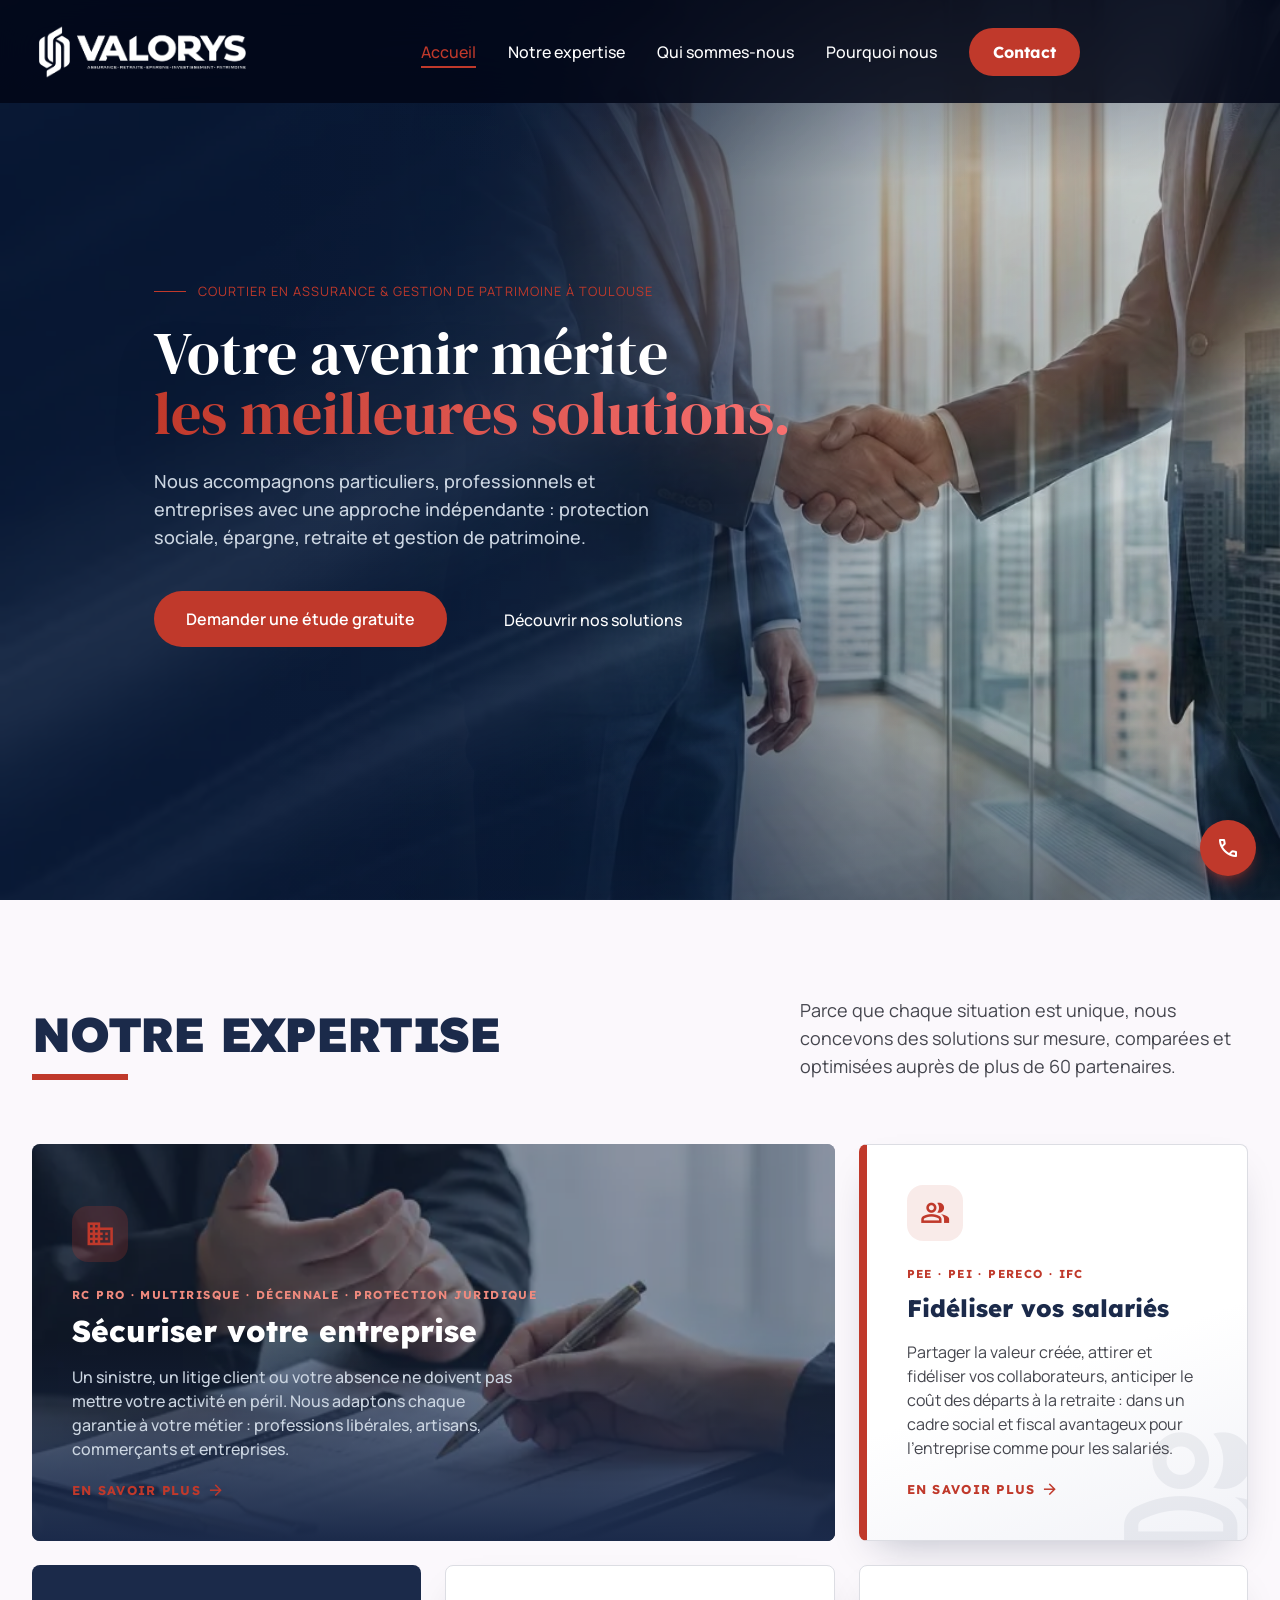
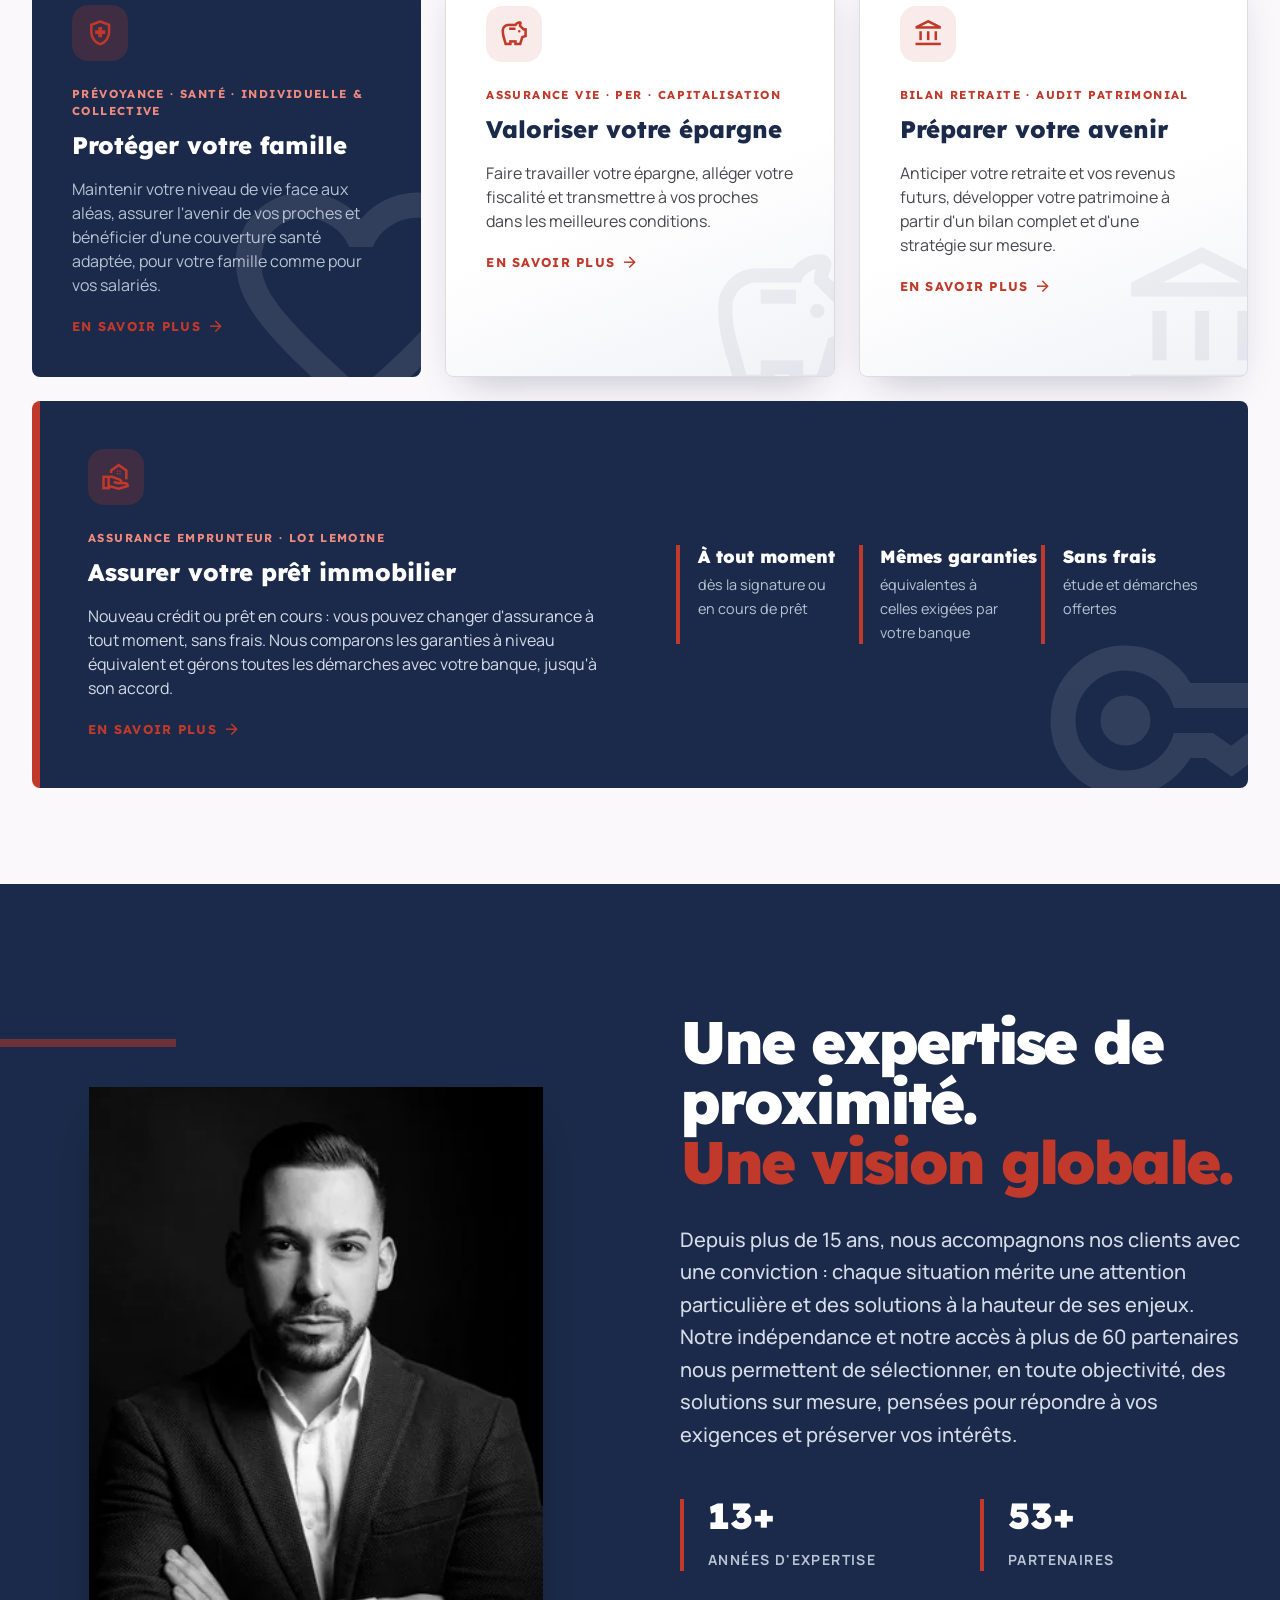
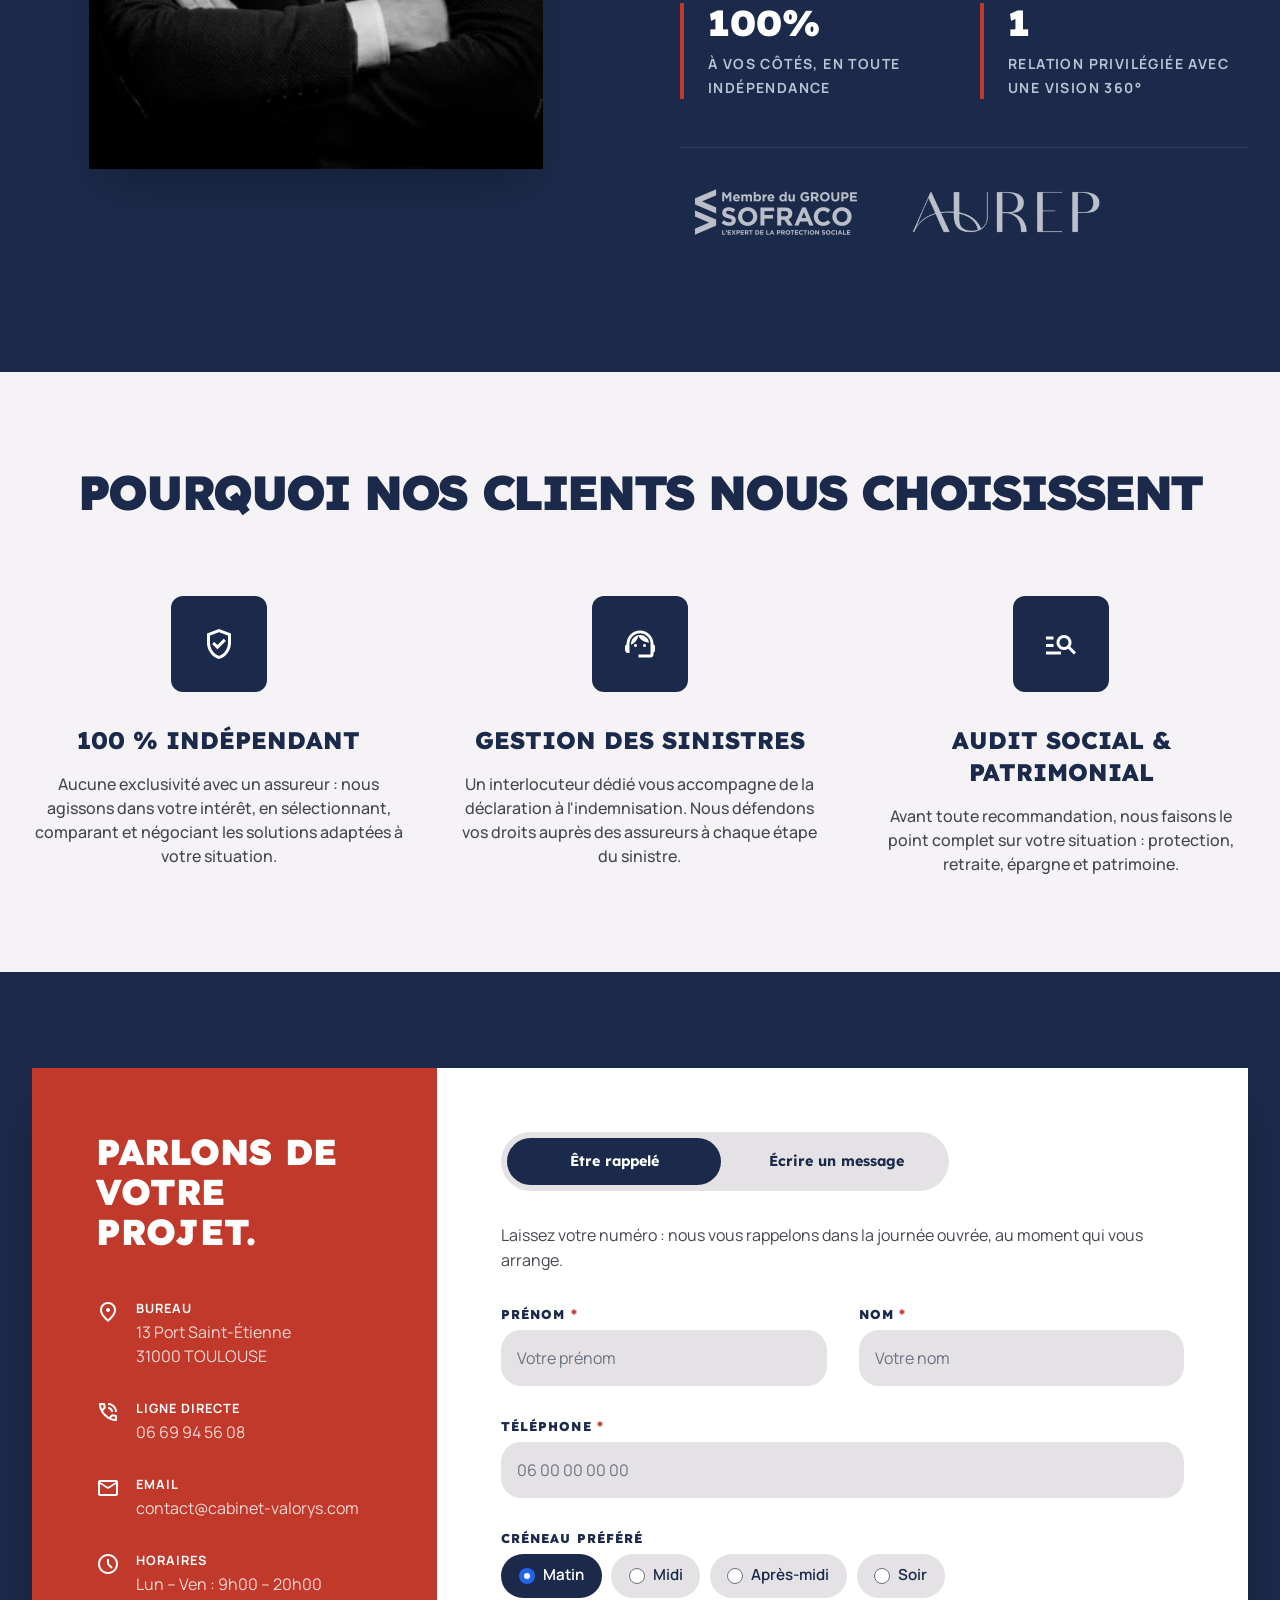
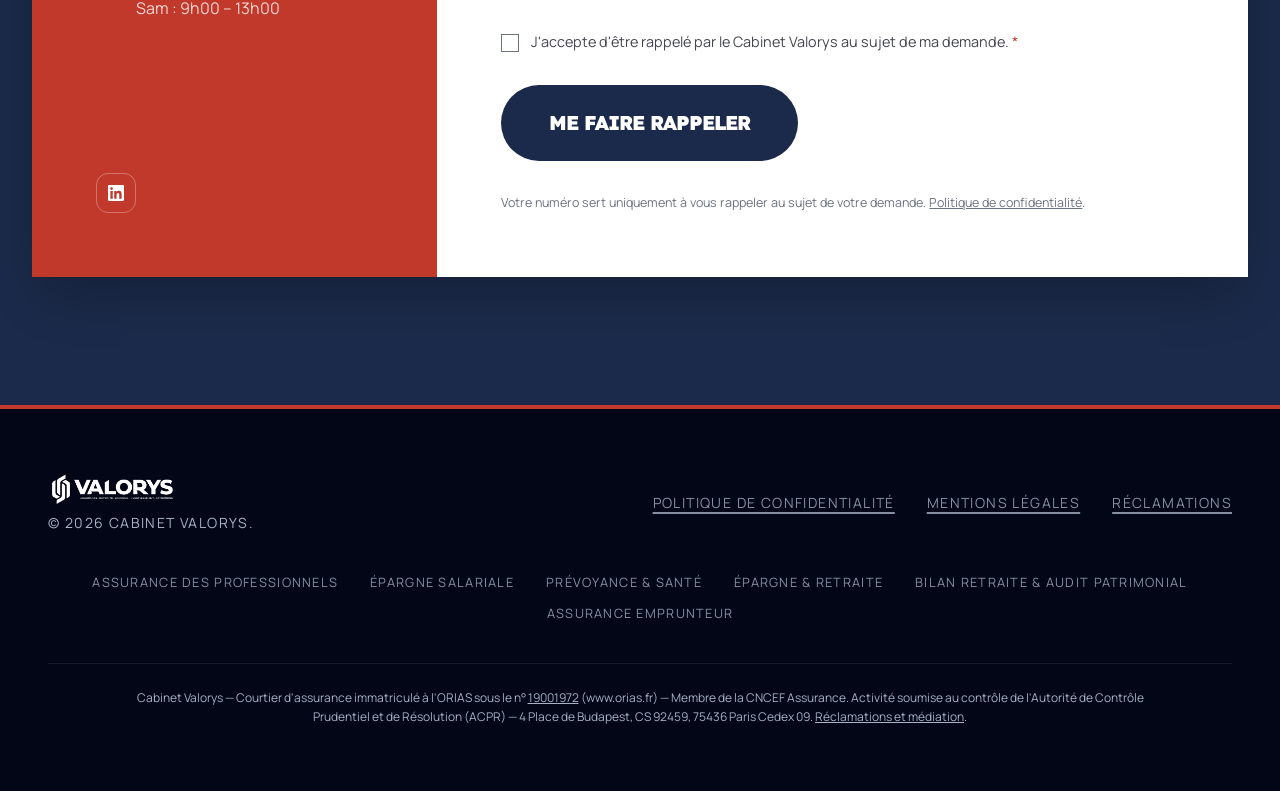
==== commit 1ba9f23b: "Remplace « 60 partenaires assureurs » par « 60 partenaires » dans l'introduction de Notre expertise " ====
--- a/index.html
+++ b/index.html
@@ -400,7 +400,7 @@
                 <div class="h-1.5 w-24 bg-secondary"></div>
             </div>
             <p class="font-body text-on-surface-variant max-w-md text-lg">
-                Parce que chaque situation est unique, nous concevons des solutions sur mesure, comparées et optimisées auprès de plus de 60 partenaires assureurs.
+                Parce que chaque situation est unique, nous concevons des solutions sur mesure, comparées et optimisées auprès de plus de 60 partenaires.
             </p>
         </div>
         <div class="grid grid-cols-1 md:grid-cols-12 gap-6 v-bento">
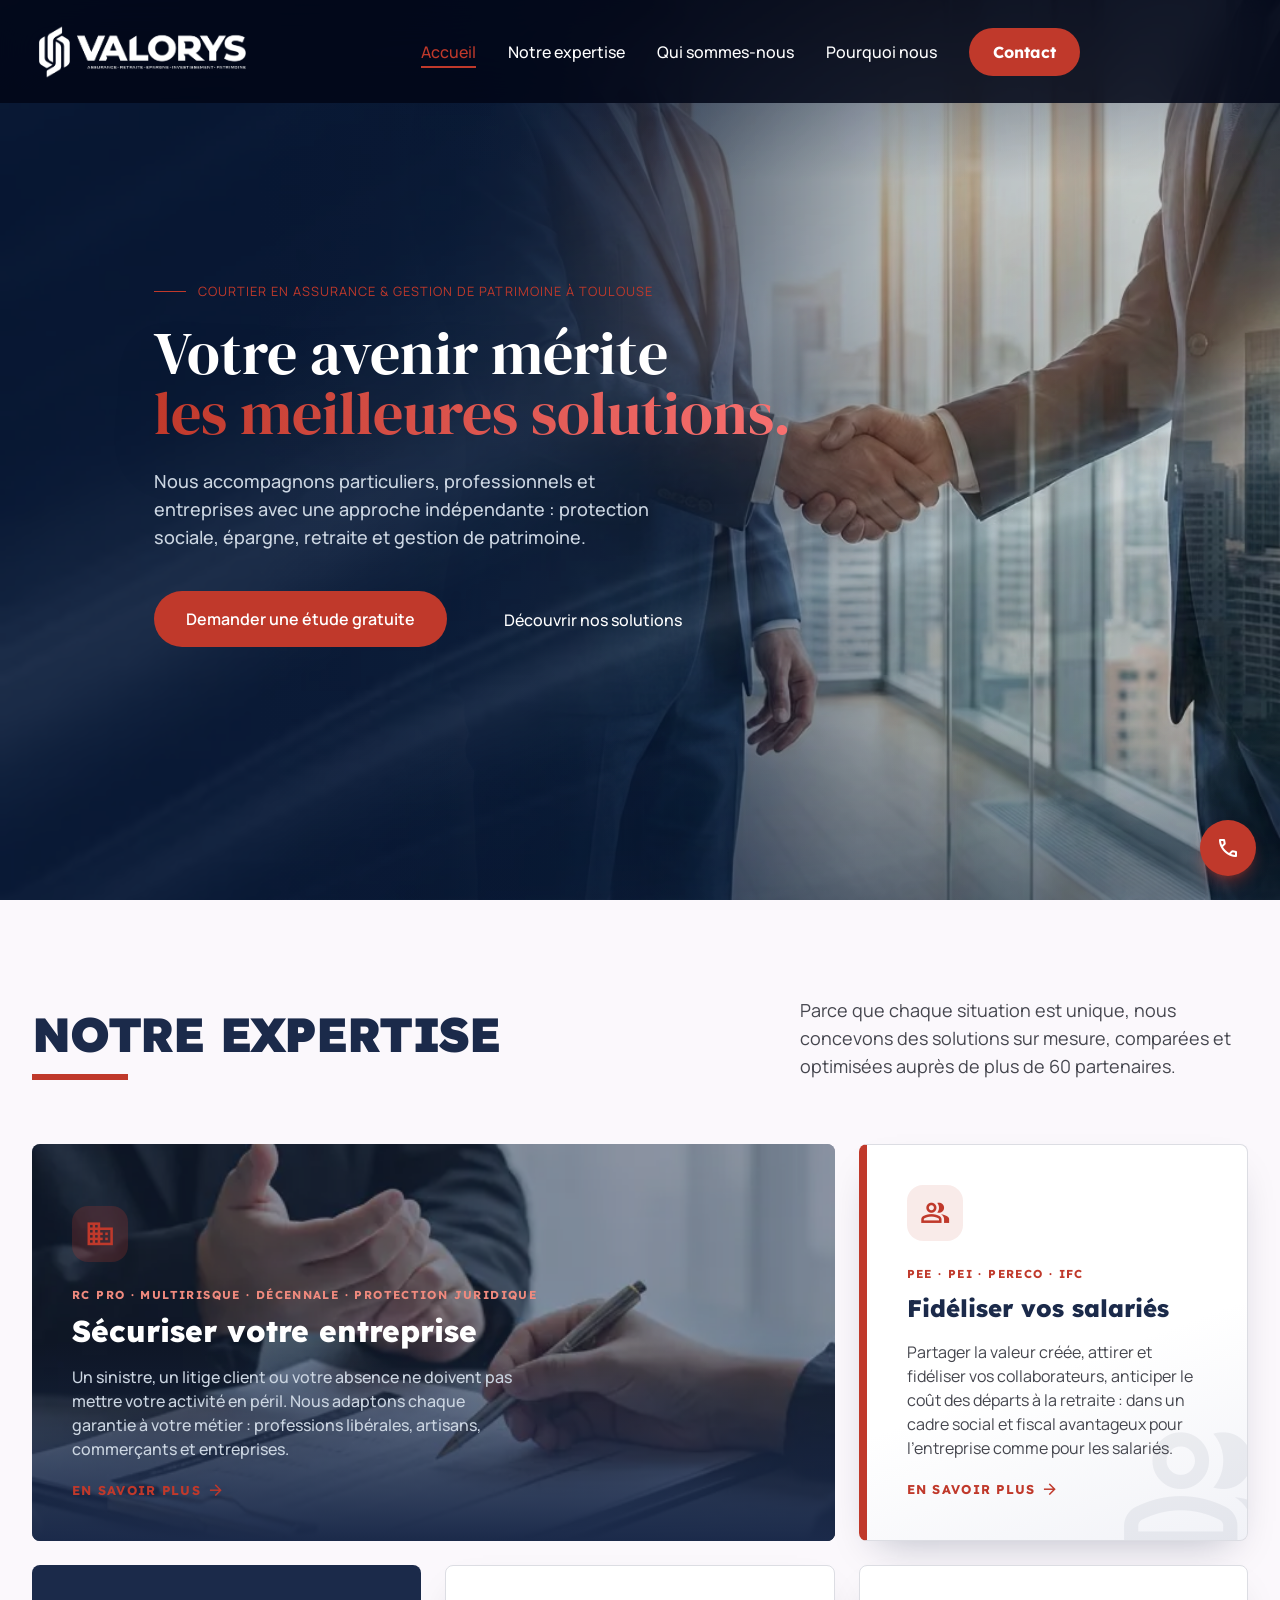
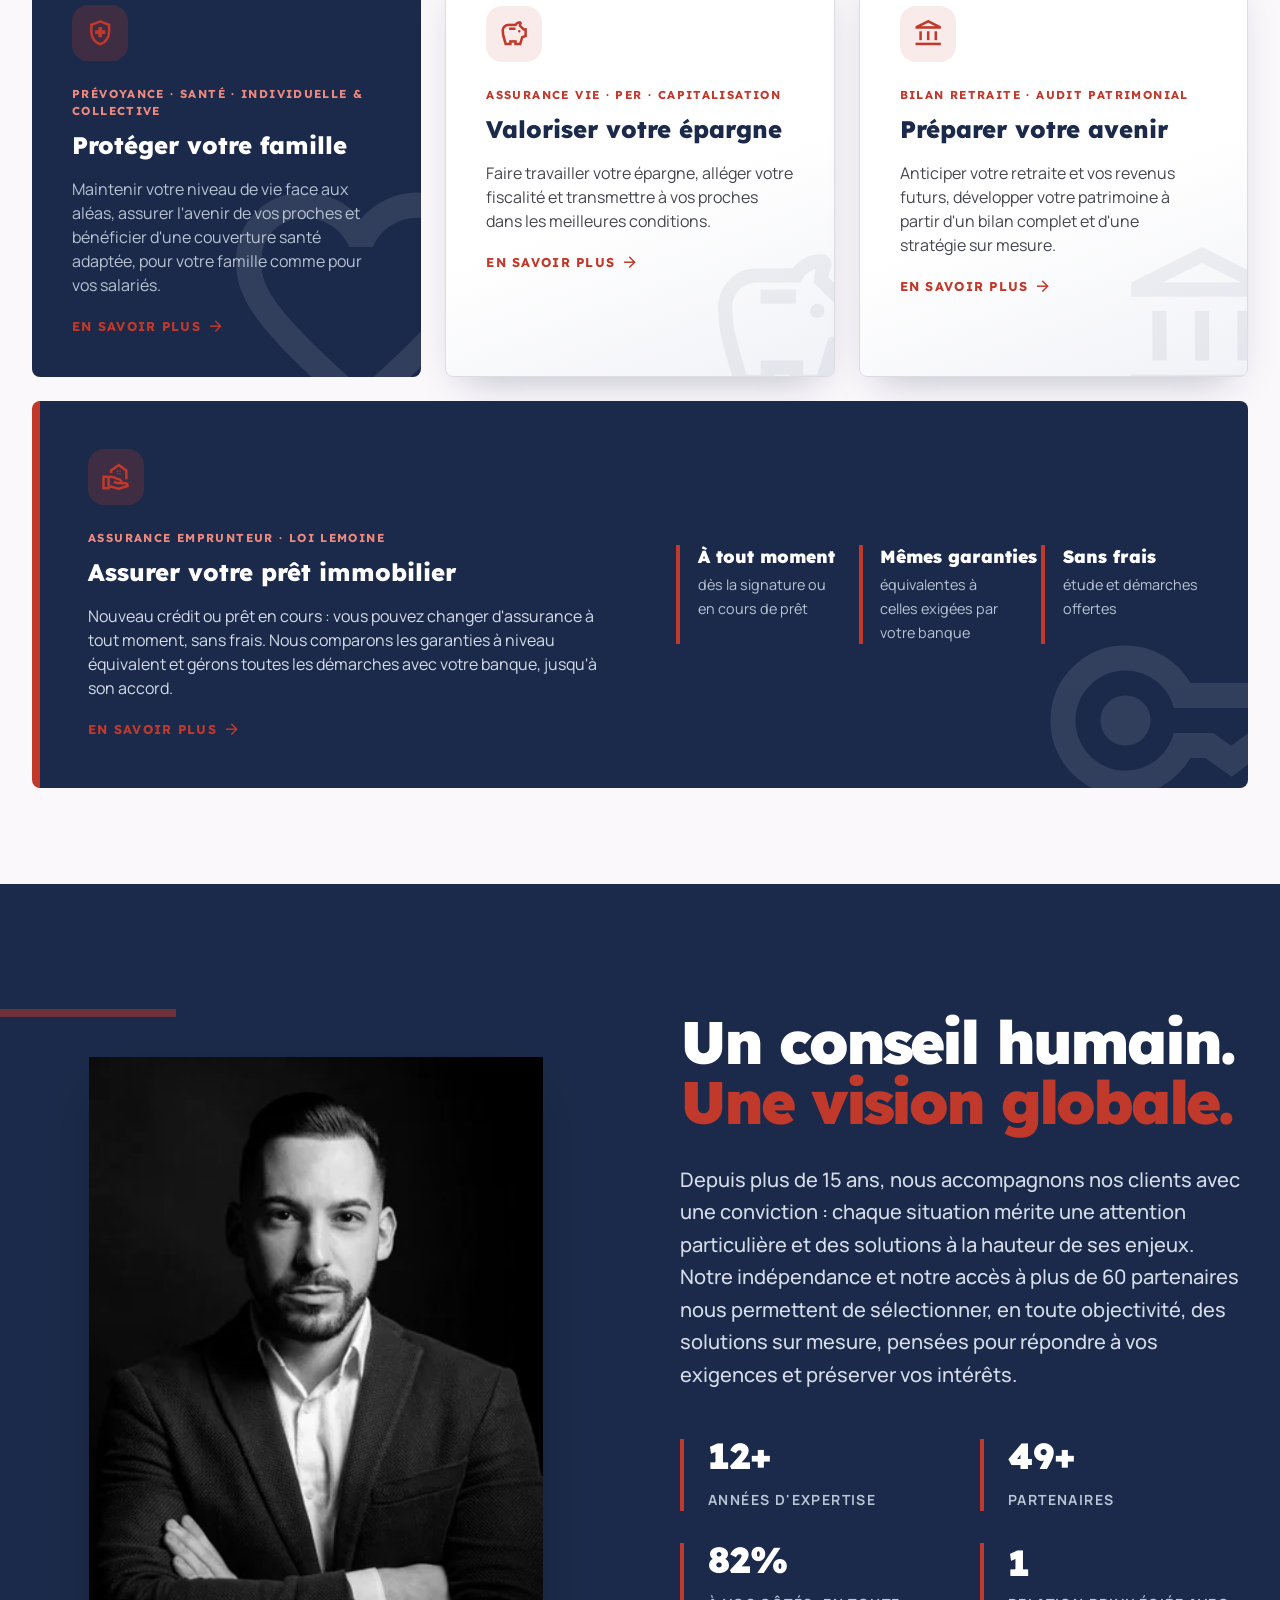
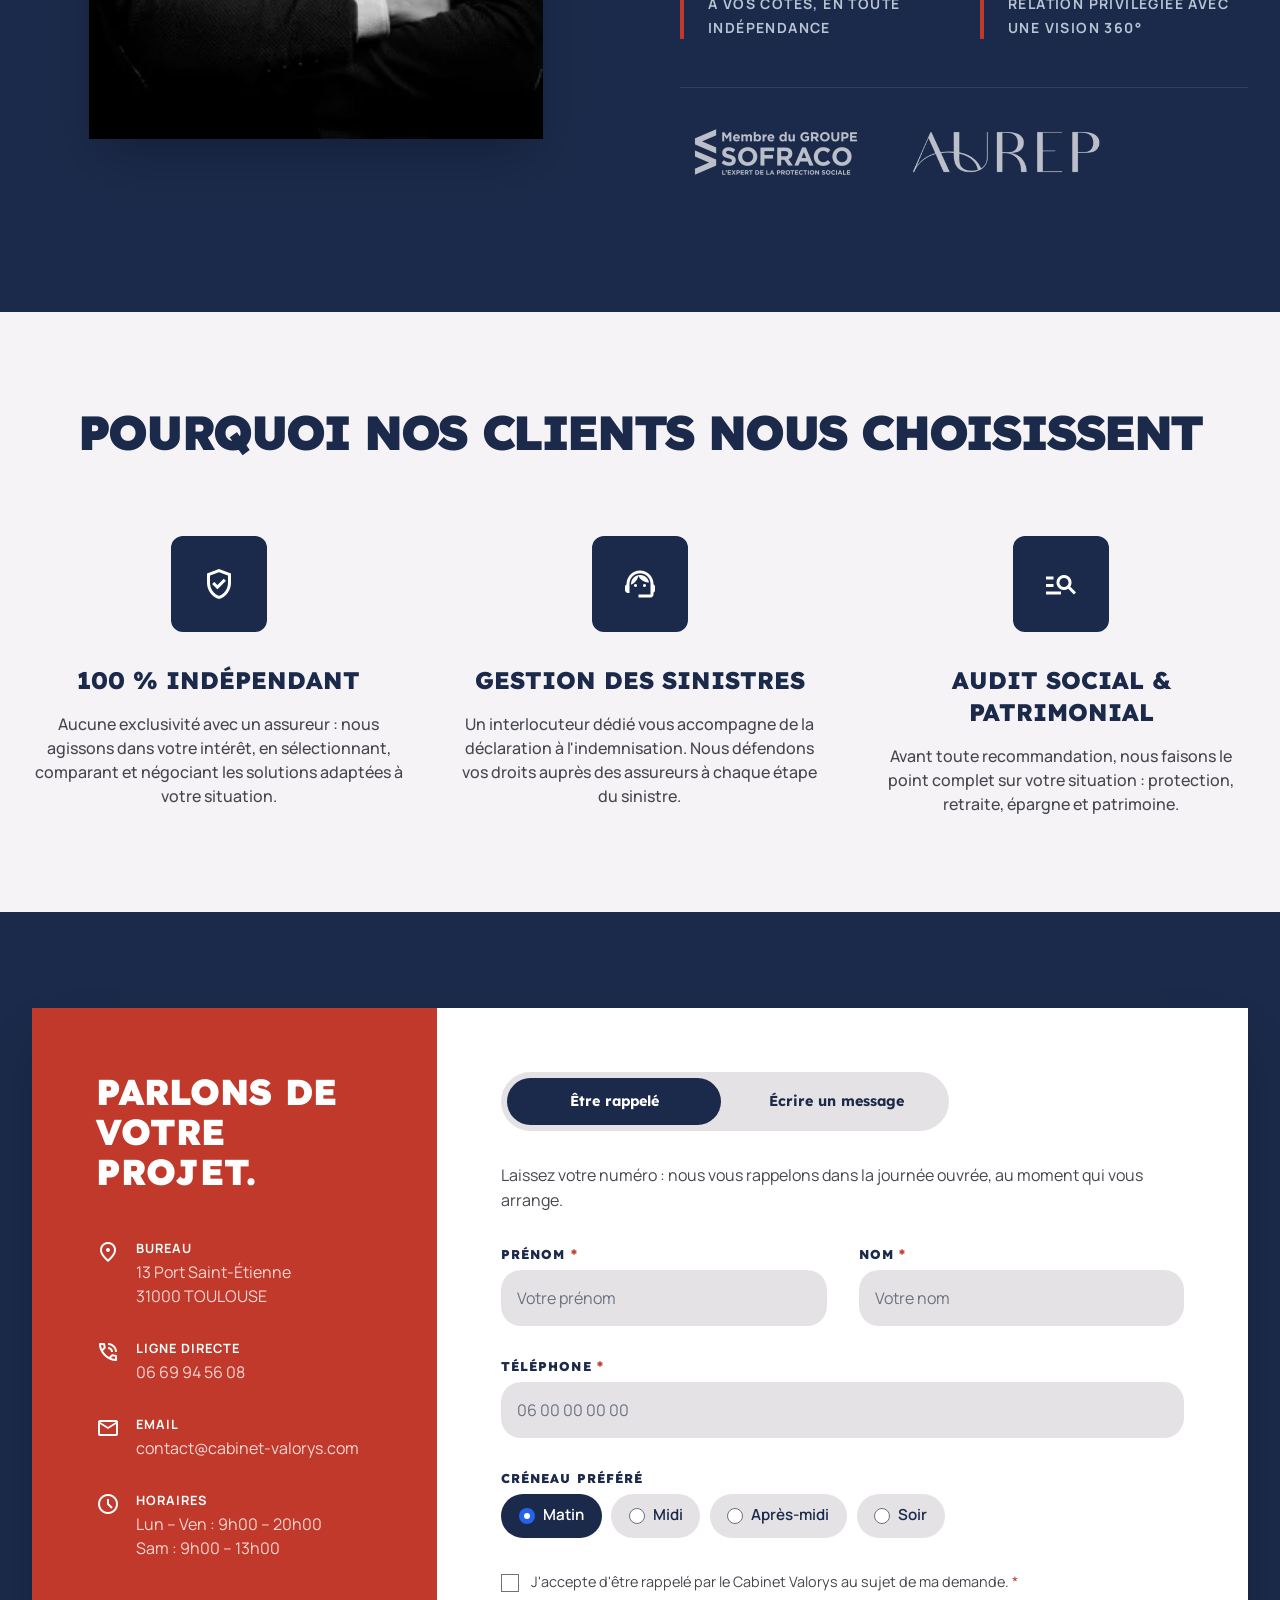
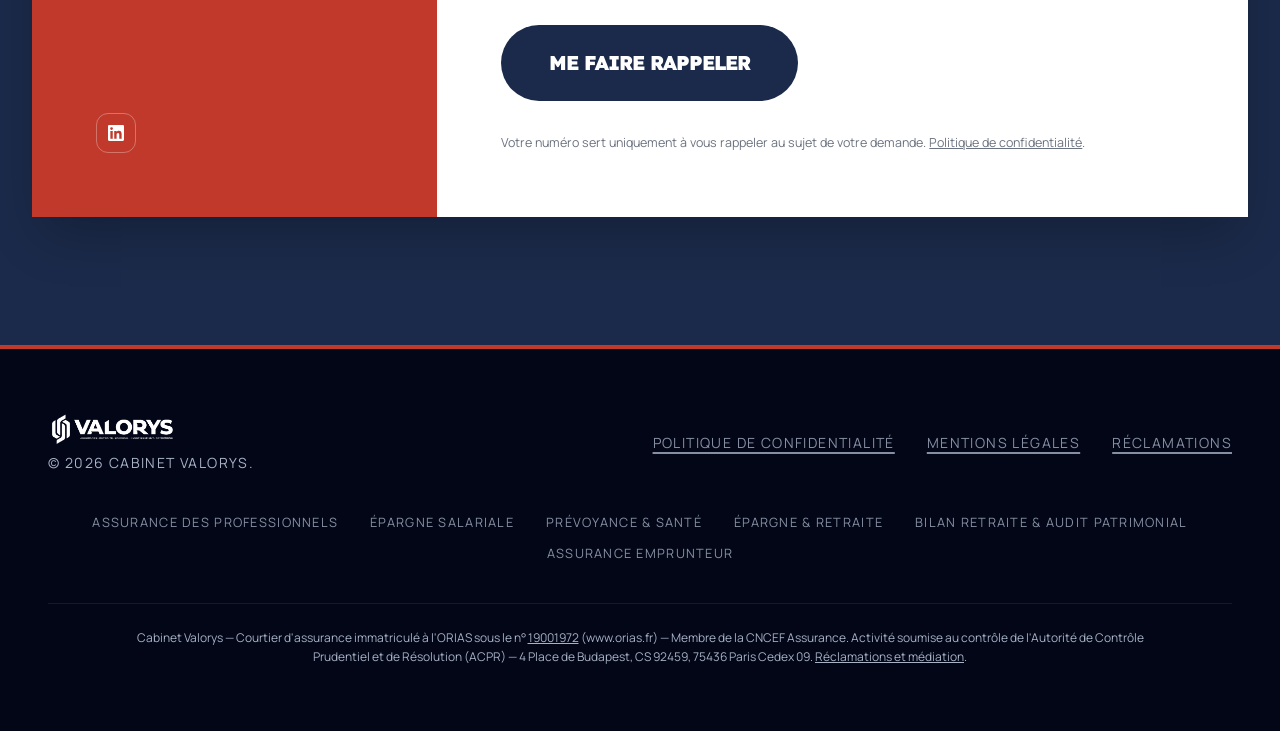
==== commit 9ae98316: "Titre « Un conseil humain. Une vision globale. » pour la section Qui sommes-nous, sur une ligne Co-A" ====
--- a/index.html
+++ b/index.html
@@ -498,7 +498,7 @@
             </div>
             <div class="reveal-right">
                 <h2 class="font-headline font-black text-3xl md:text-5xl lg:text-6xl text-white mb-8 leading-tight tracking-tighter">
-                    Une expertise de proximité.<br>
+                    Un conseil humain.<br>
                     <span class="text-secondary">Une vision globale.</span>
                 </h2>
                 <p class="text-slate-300 text-xl font-medium mb-12 leading-relaxed">
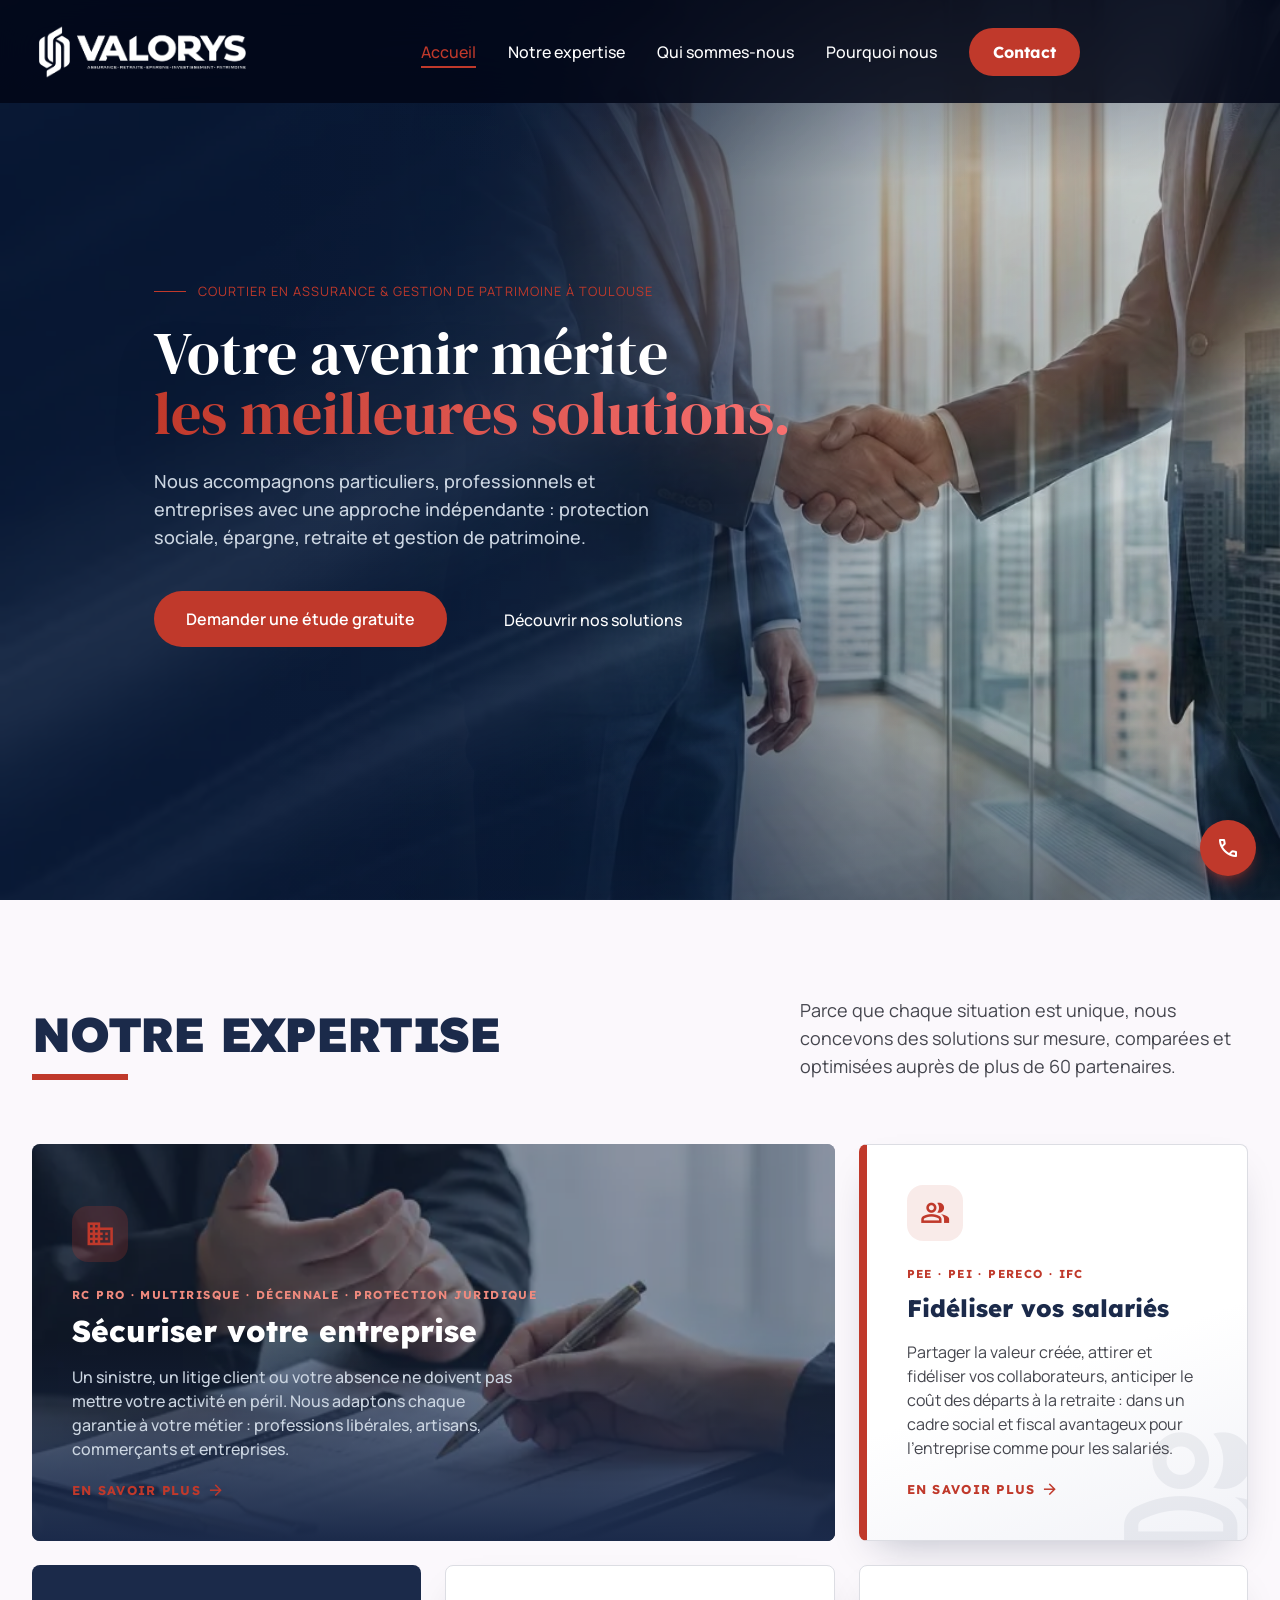
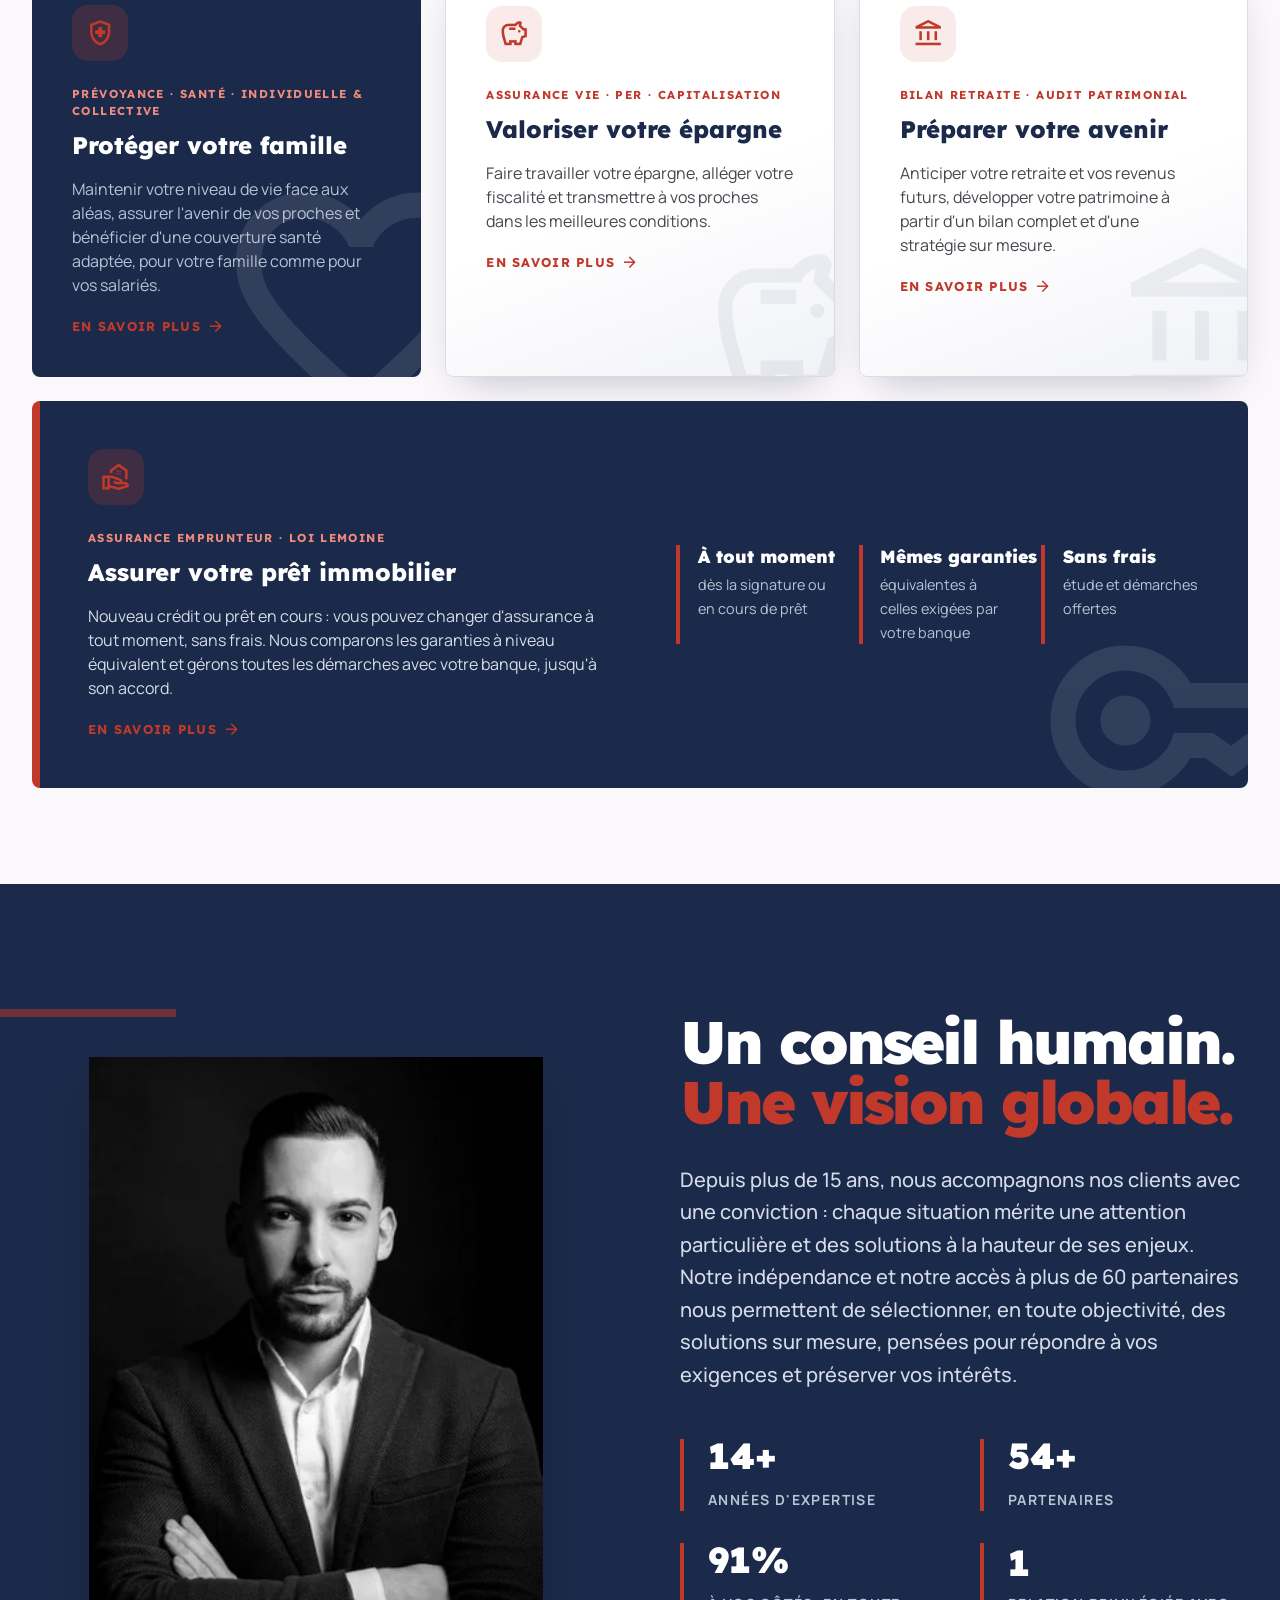
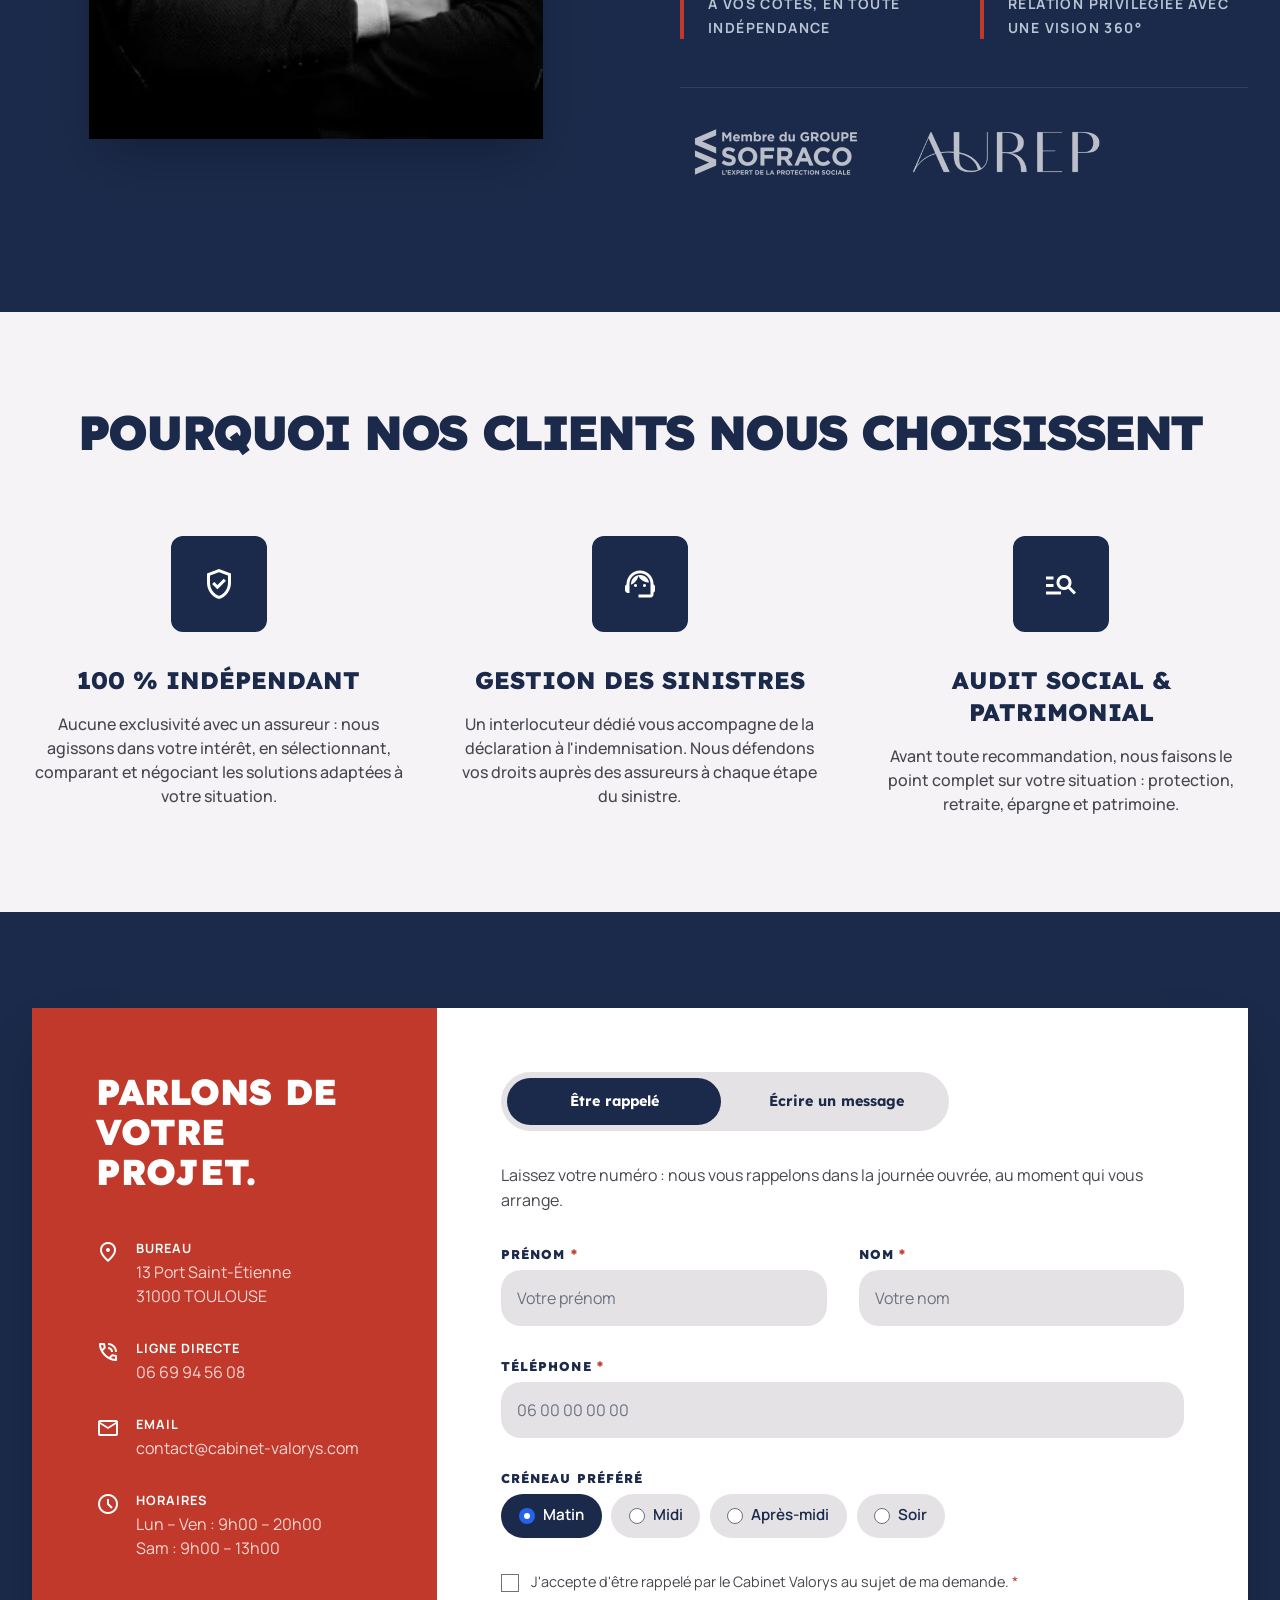
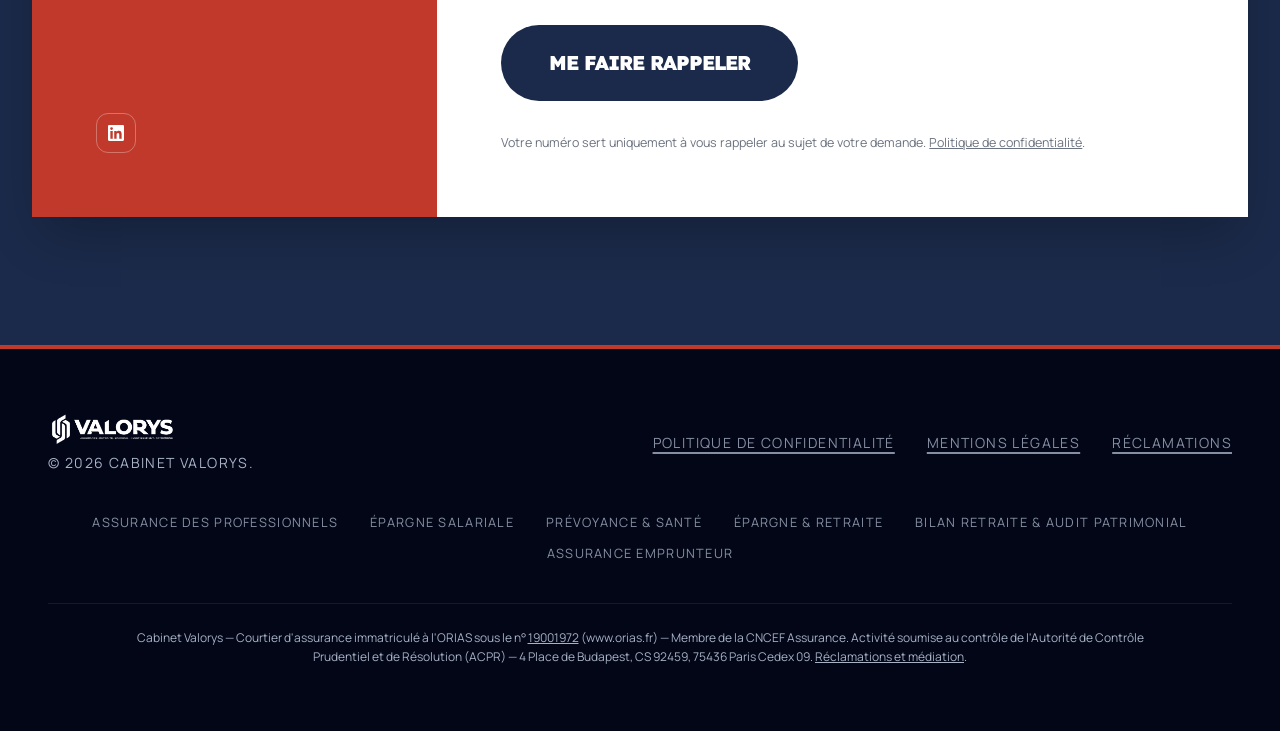
==== commit 7d75ea5f: "Remplace « Nom complet » par « Nom et prénom » dans le formulaire « Écrire un message » Co-Authored-" ====
--- a/index.html
+++ b/index.html
@@ -649,8 +649,8 @@
                 <form id="contact-form" class="space-y-8" novalidate role="tabpanel" aria-labelledby="tab-message" data-panel="message" hidden>
                     <div class="grid grid-cols-1 md:grid-cols-2 gap-8">
                         <div class="relative group">
-                            <label for="cf-name" class="block text-primary font-headline font-extrabold uppercase text-xs tracking-widest mb-2">Nom complet <span class="text-secondary">*</span></label>
-                            <input id="cf-name" name="name" required minlength="2" maxlength="100" autocomplete="name" class="w-full bg-surface-container-highest border-none p-4 font-body focus:ring-2 focus:ring-primary/40 transition-all rounded-[20px]" placeholder="Prénom Nom" type="text">
+                            <label for="cf-name" class="block text-primary font-headline font-extrabold uppercase text-xs tracking-widest mb-2">Nom et prénom <span class="text-secondary">*</span></label>
+                            <input id="cf-name" name="name" required minlength="2" maxlength="100" autocomplete="name" class="w-full bg-surface-container-highest border-none p-4 font-body focus:ring-2 focus:ring-primary/40 transition-all rounded-[20px]" placeholder="Nom Prénom" type="text">
                         </div>
                         <div class="relative group">
                             <label for="cf-email" class="block text-primary font-headline font-extrabold uppercase text-xs tracking-widest mb-2">Adresse e-mail <span class="text-secondary">*</span></label>
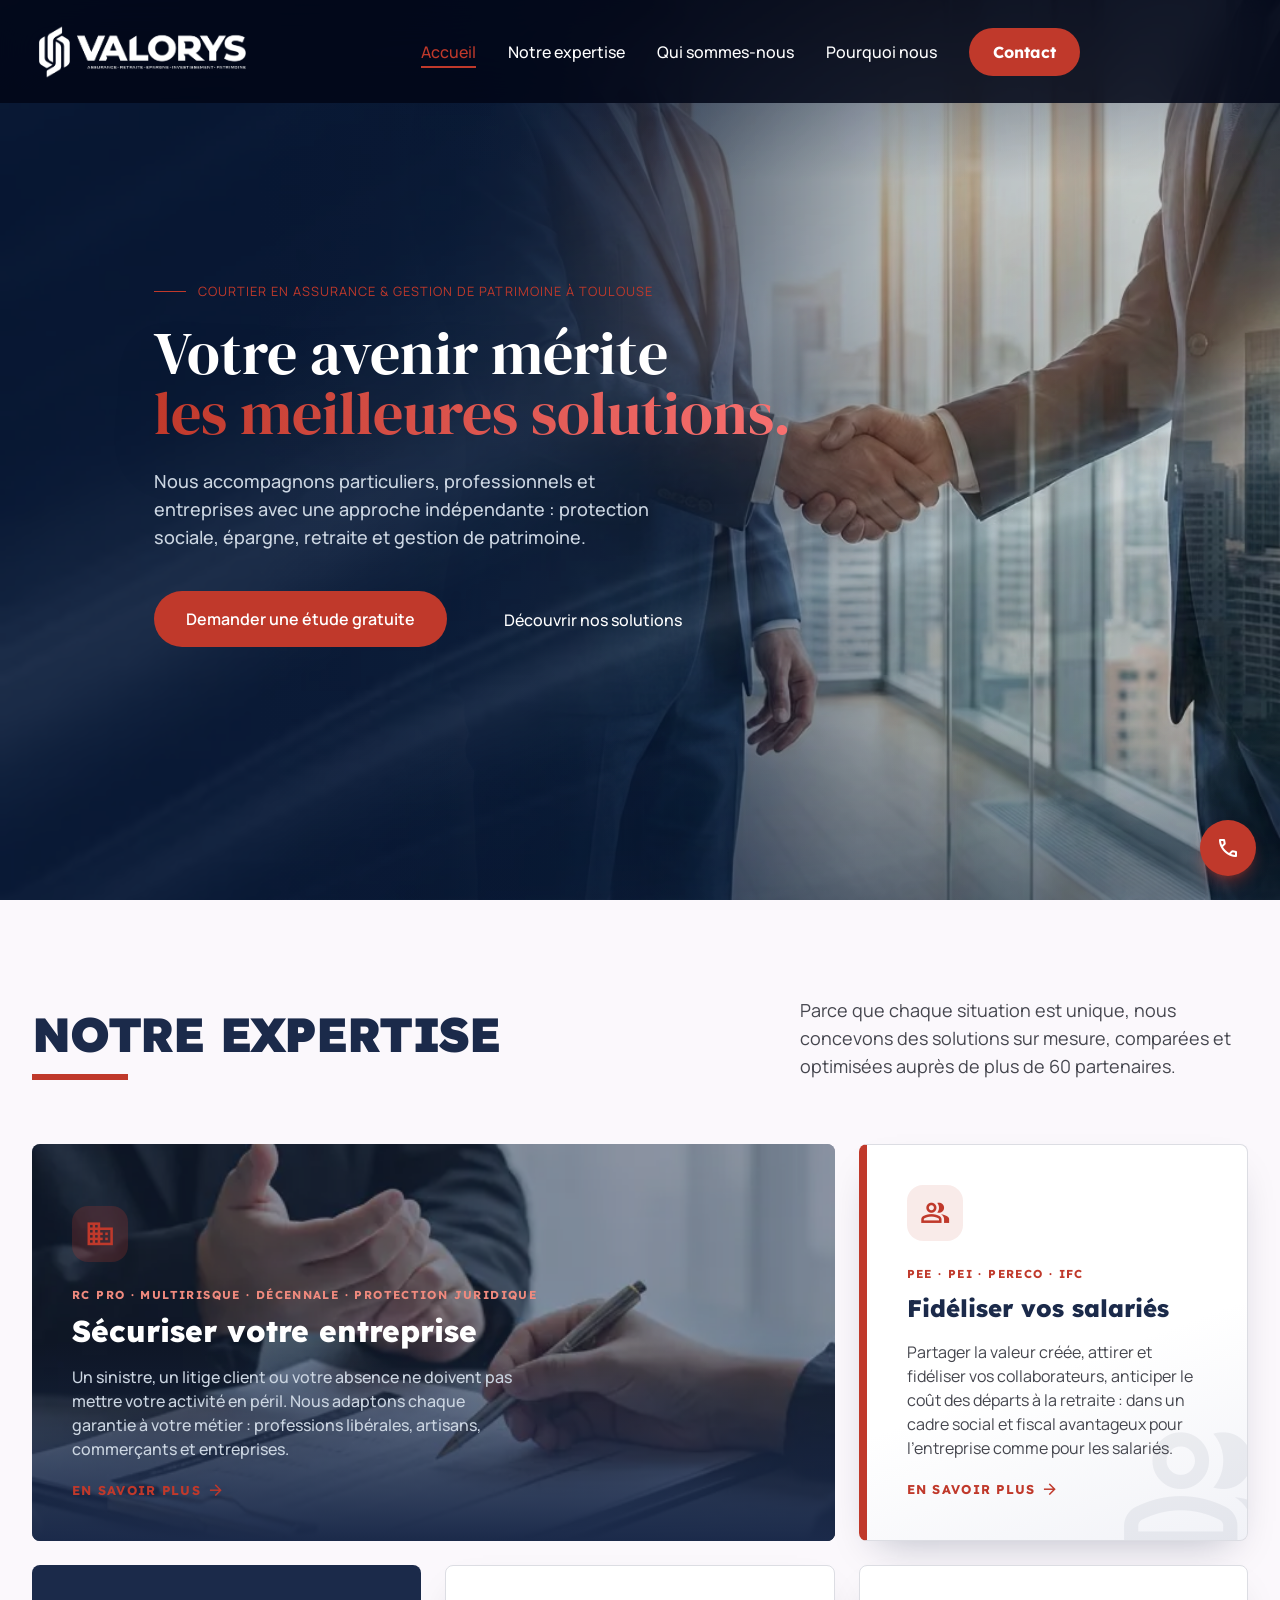
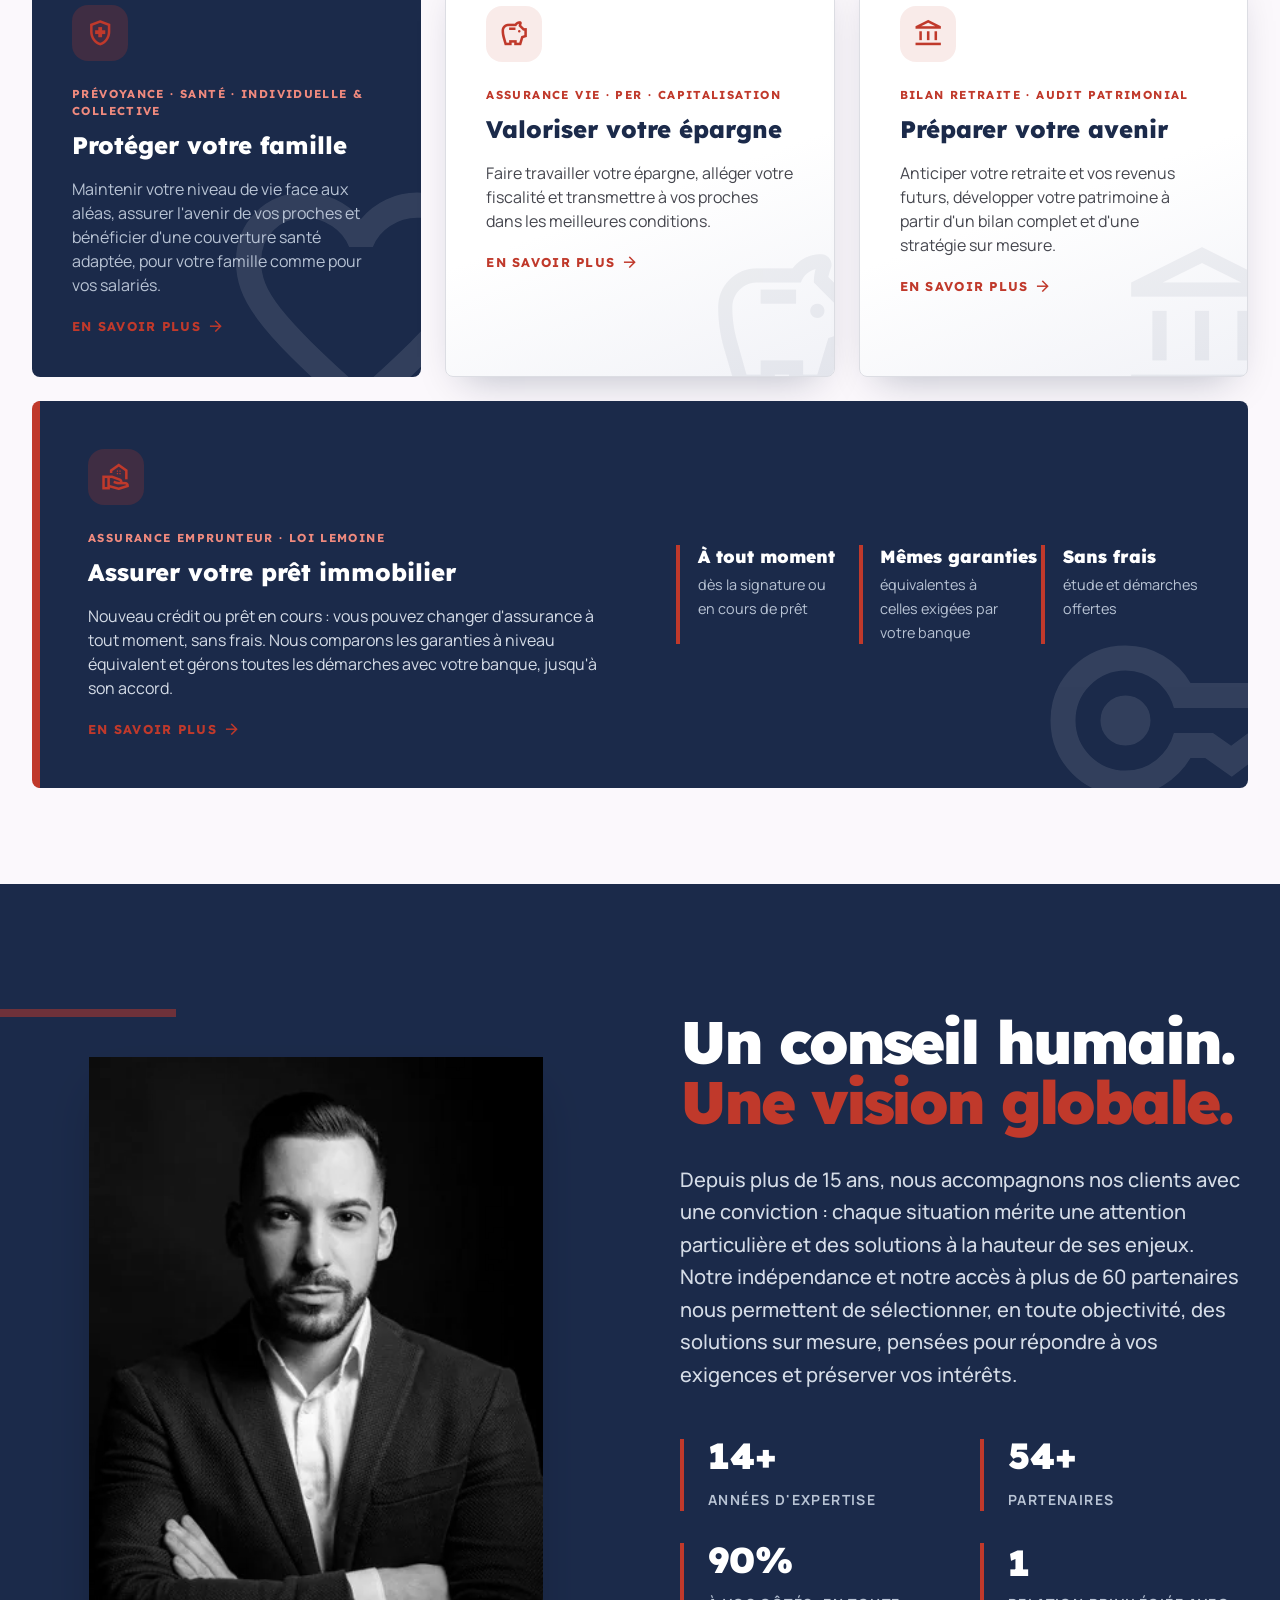
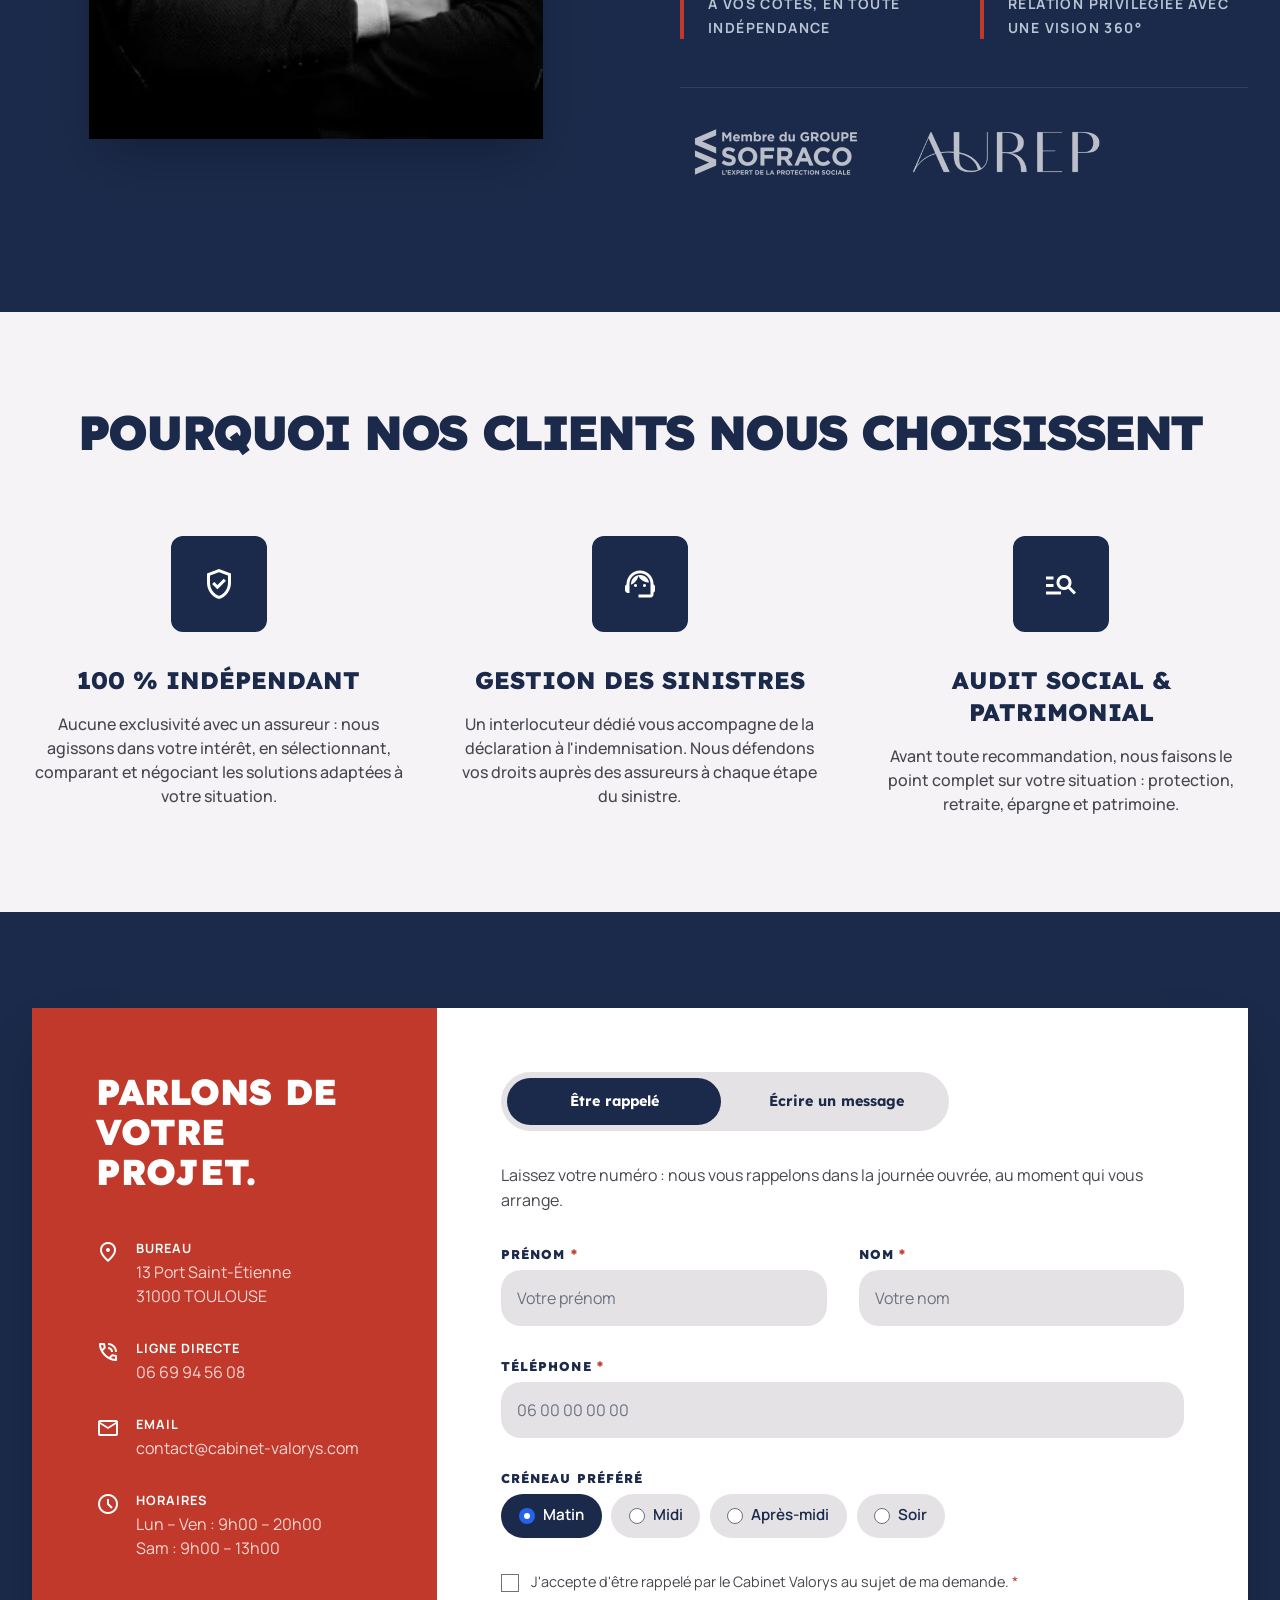
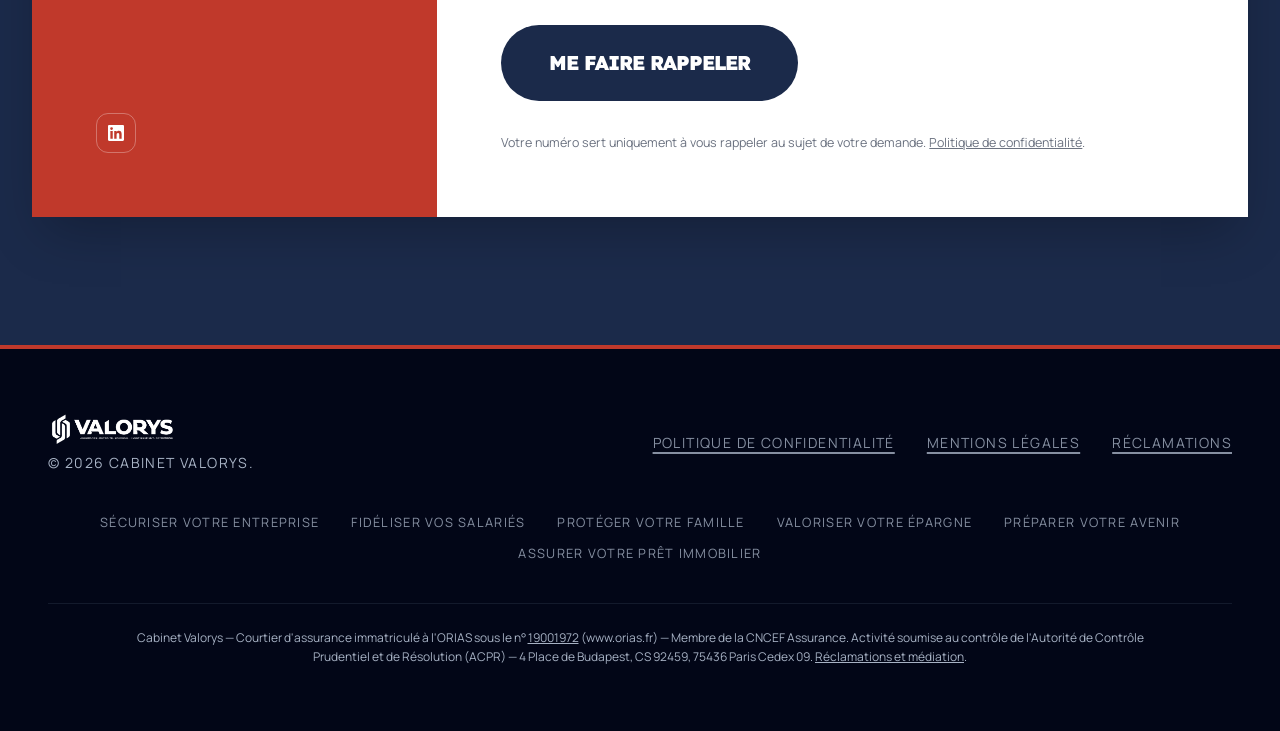
==== commit 110aa799: "Le pied de page reprend les titres des cartes de l'accueil (Sécuriser votre entreprise, Fidéliser vo" ====
--- a/index.html
+++ b/index.html
@@ -702,7 +702,7 @@
             
         </div>
     </div>
-    <nav class="v-foot-services" aria-label="Nos expertises"><a href="/protection-entreprise.html">Assurance des professionnels</a><a href="/epargne-entreprise.html">Épargne salariale</a><a href="/prevoyance-sante.html">Prévoyance &amp; santé</a><a href="/epargne-retraite.html">Épargne &amp; retraite</a><a href="/bilan-retraite.html">Bilan retraite &amp; audit patrimonial</a><a href="/assurance-emprunteur.html">Assurance emprunteur</a></nav>
+    <nav class="v-foot-services" aria-label="Nos expertises"><a href="/protection-entreprise.html">Sécuriser votre entreprise</a><a href="/epargne-entreprise.html">Fidéliser vos salariés</a><a href="/prevoyance-sante.html">Protéger votre famille</a><a href="/epargne-retraite.html">Valoriser votre épargne</a><a href="/bilan-retraite.html">Préparer votre avenir</a><a href="/assurance-emprunteur.html">Assurer votre prêt immobilier</a></nav>
     <div class="w-full mt-10 pt-6 border-t border-slate-800/60">
         <p class="text-slate-400 font-body text-xs leading-relaxed max-w-5xl mx-auto text-center">
             Cabinet Valorys — Courtier d'assurance immatriculé à l'ORIAS sous le n° <a href="https://www.orias.fr/" target="_blank" rel="noopener noreferrer" class="underline hover:text-secondary">19001972</a> (www.orias.fr) — Membre de la CNCEF Assurance. Activité soumise au contrôle de l'Autorité de Contrôle Prudentiel et de Résolution (ACPR) — 4 Place de Budapest, CS 92459, 75436 Paris Cedex 09. <a href="/mentions-legales.html#reclamations" class="underline hover:text-secondary">Réclamations et médiation</a>.
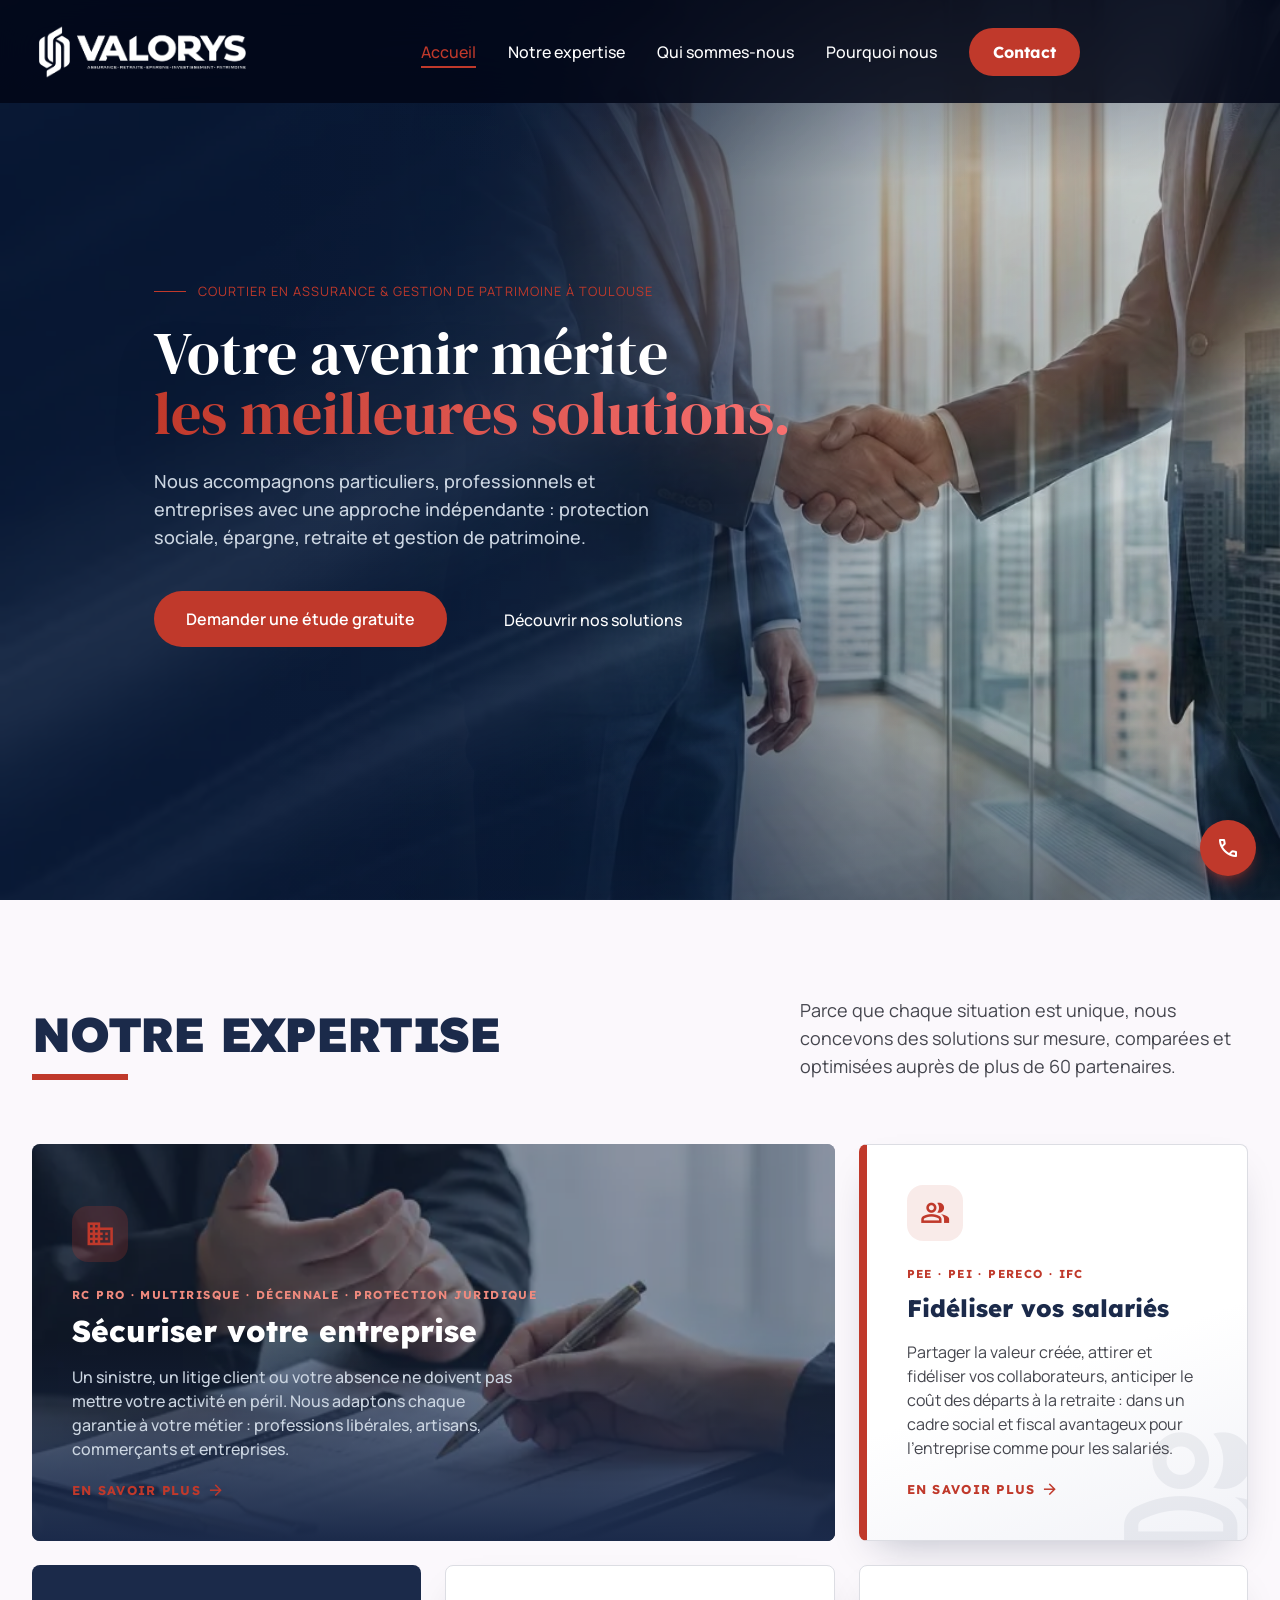
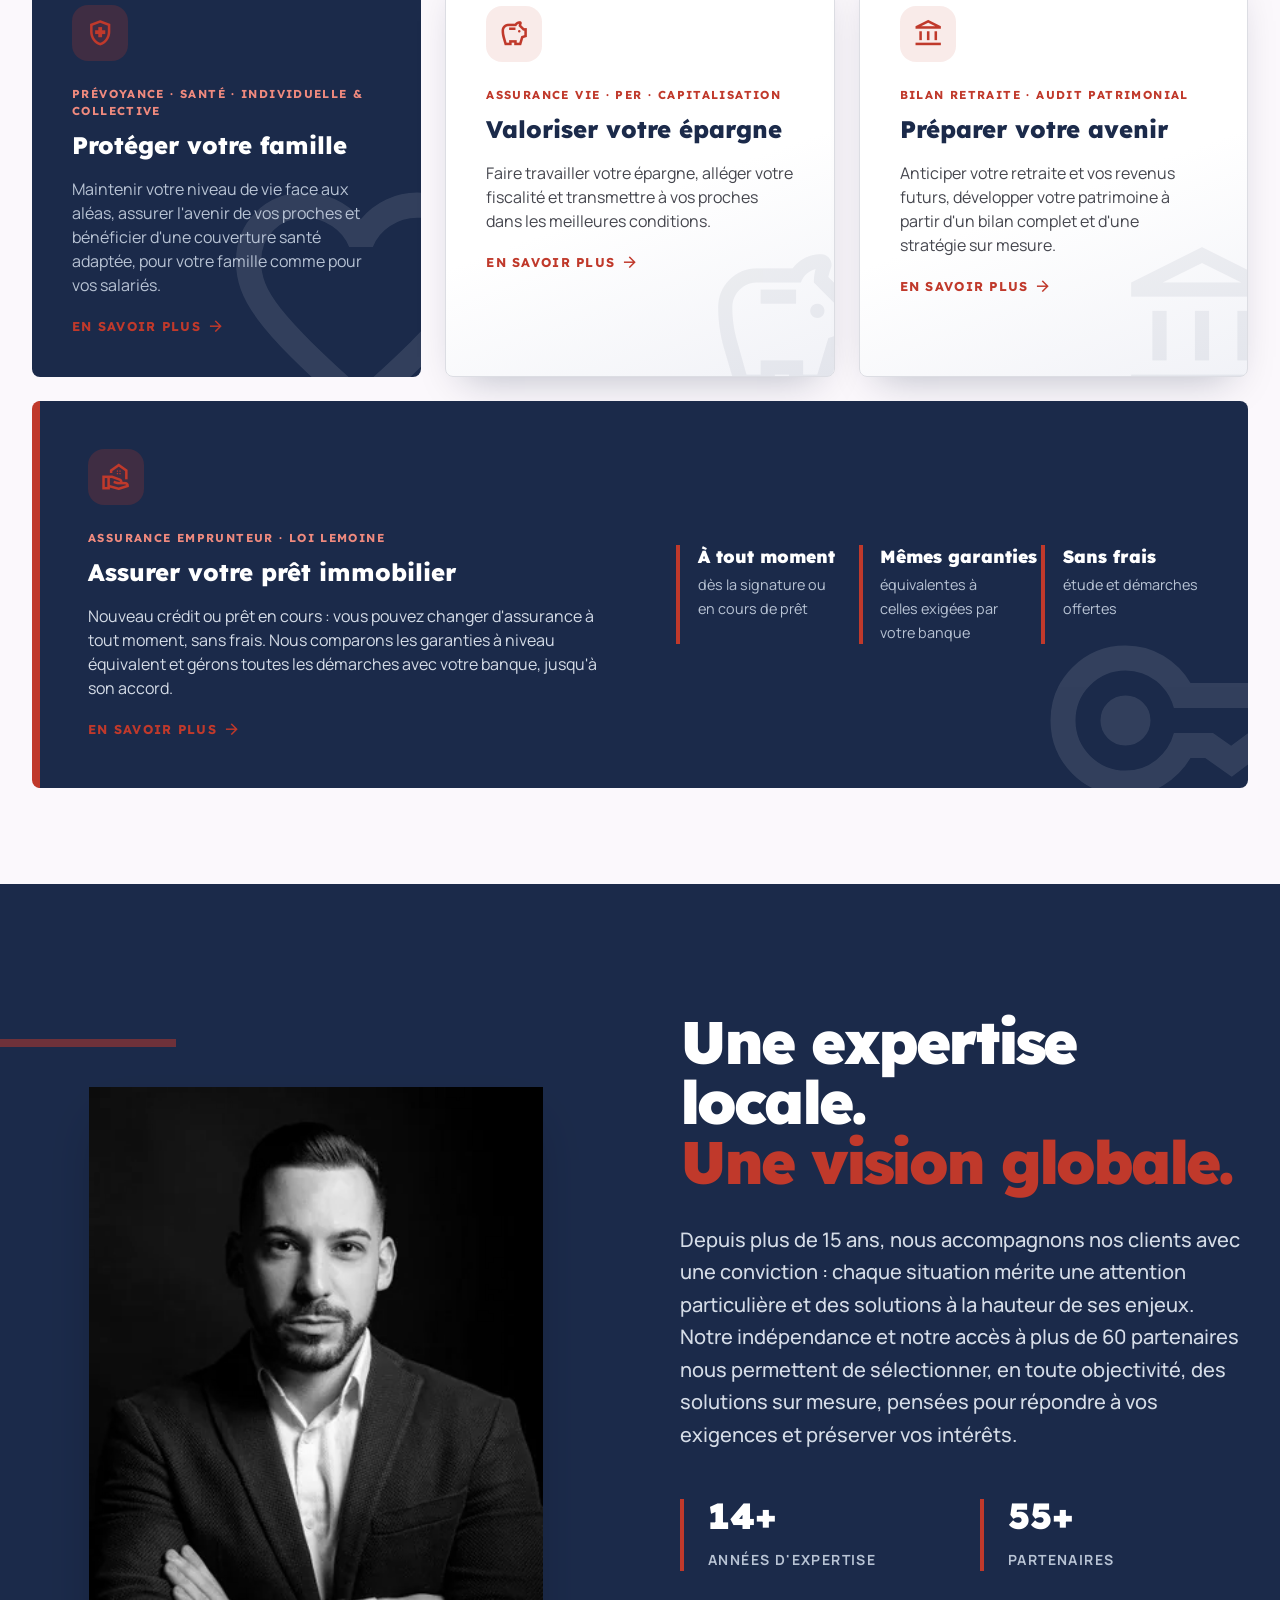
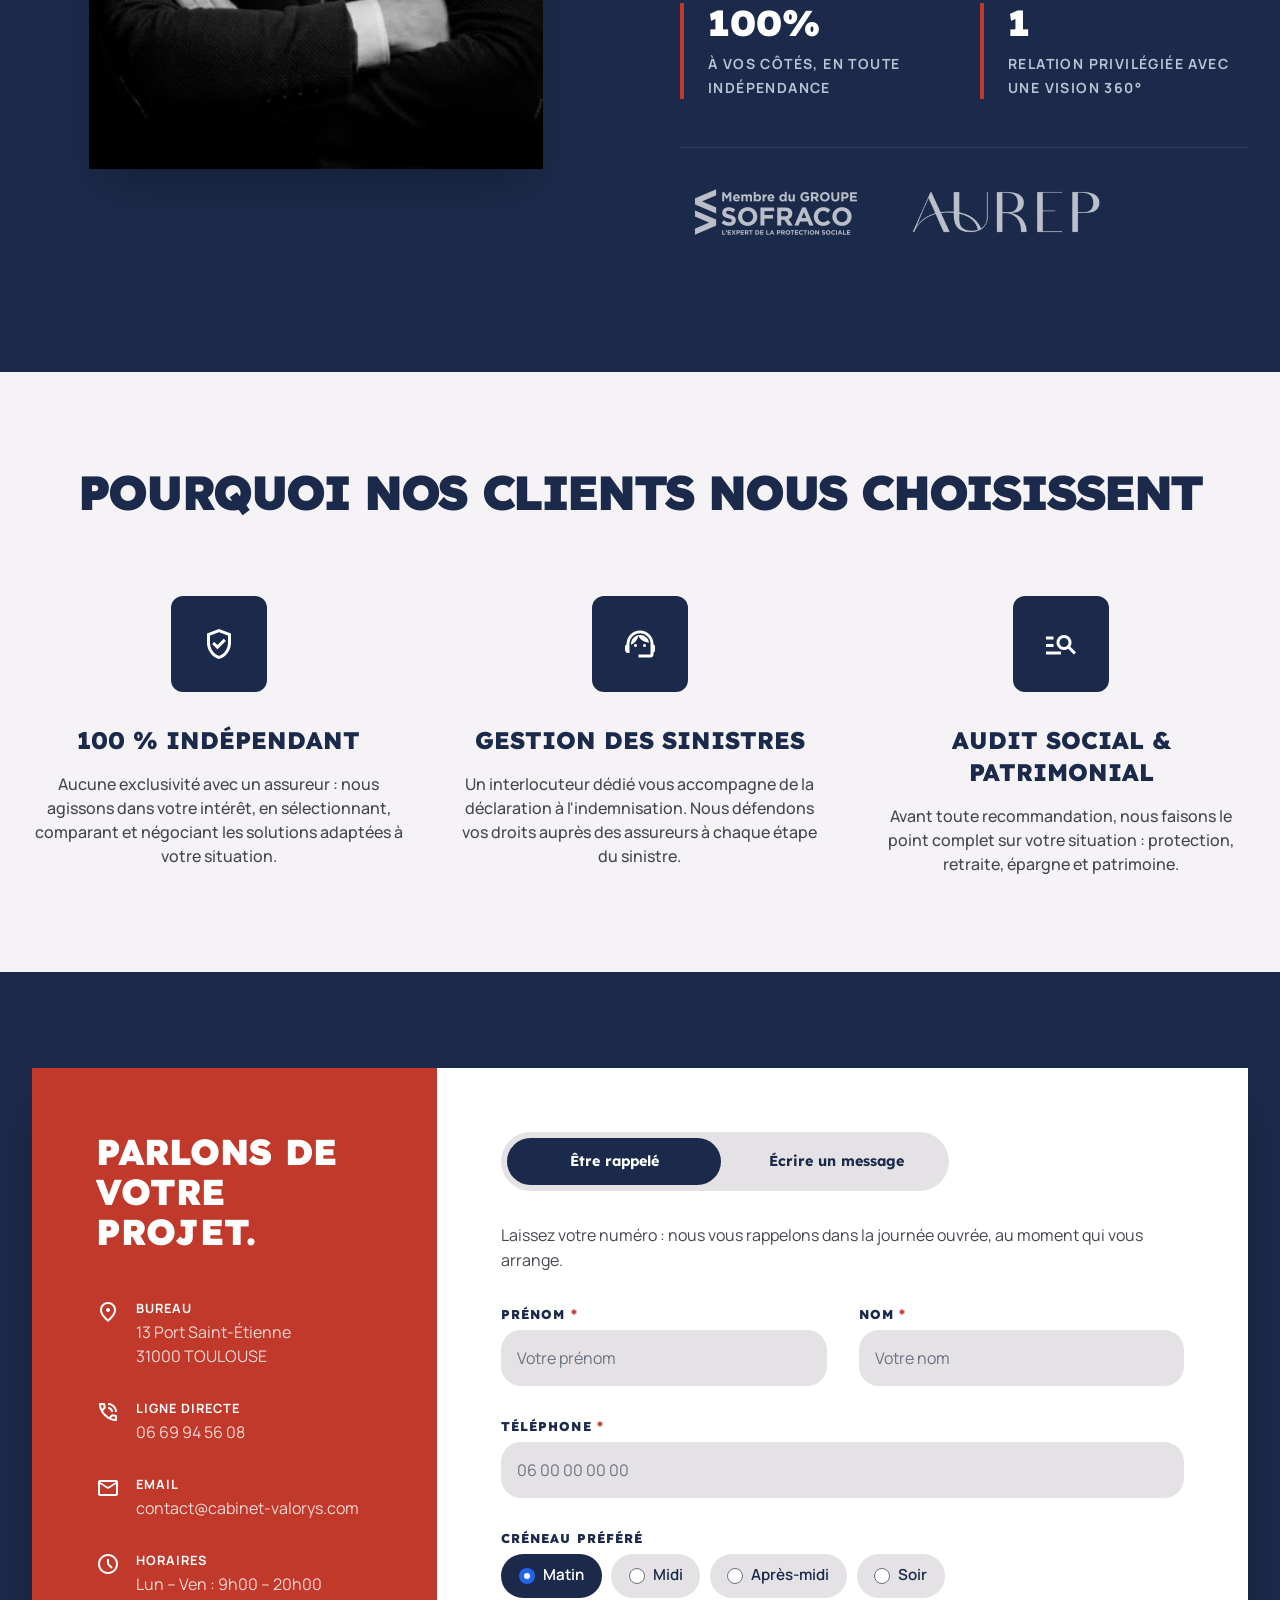
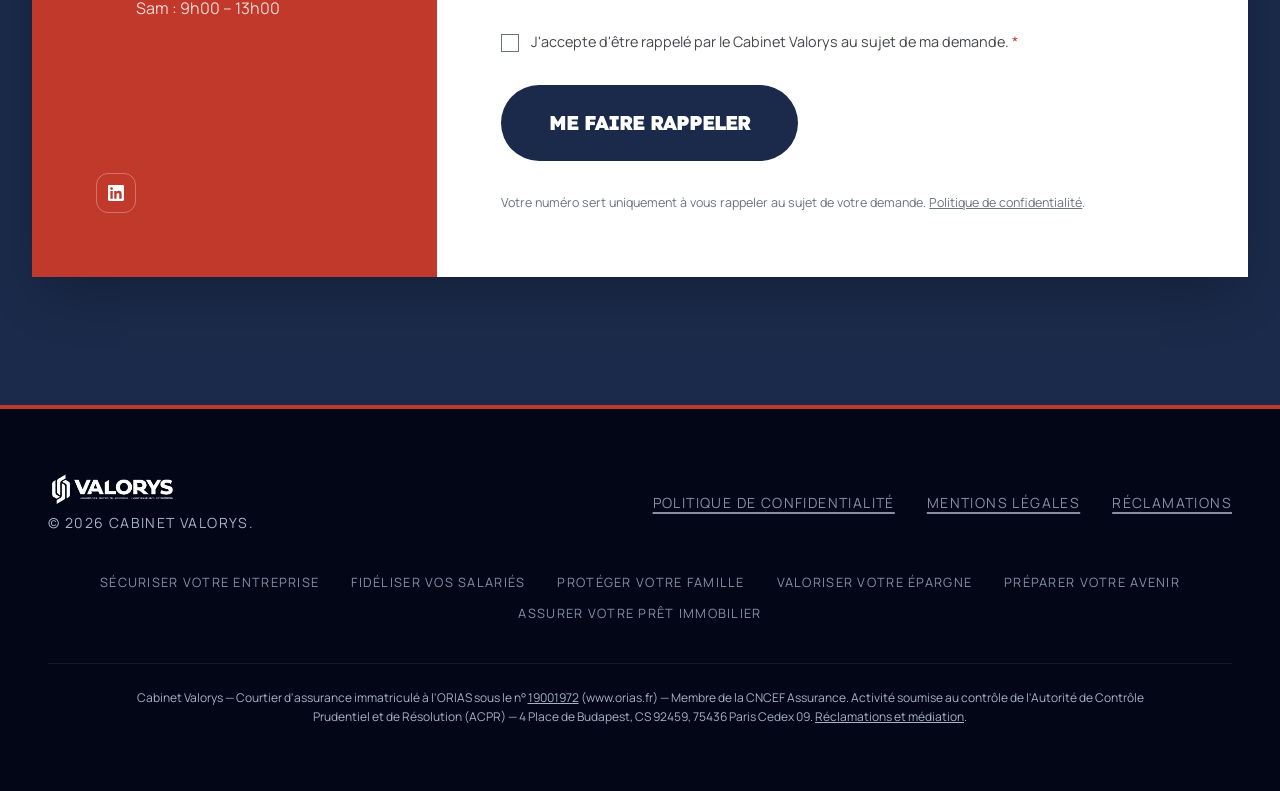
==== commit 78a8d047: "Rétablit le titre « Une expertise locale. Une vision globale. » de la section Qui sommes-nous Co-Aut" ====
--- a/index.html
+++ b/index.html
@@ -498,7 +498,7 @@
             </div>
             <div class="reveal-right">
                 <h2 class="font-headline font-black text-3xl md:text-5xl lg:text-6xl text-white mb-8 leading-tight tracking-tighter">
-                    Un conseil humain.<br>
+                    Une expertise locale.<br>
                     <span class="text-secondary">Une vision globale.</span>
                 </h2>
                 <p class="text-slate-300 text-xl font-medium mb-12 leading-relaxed">
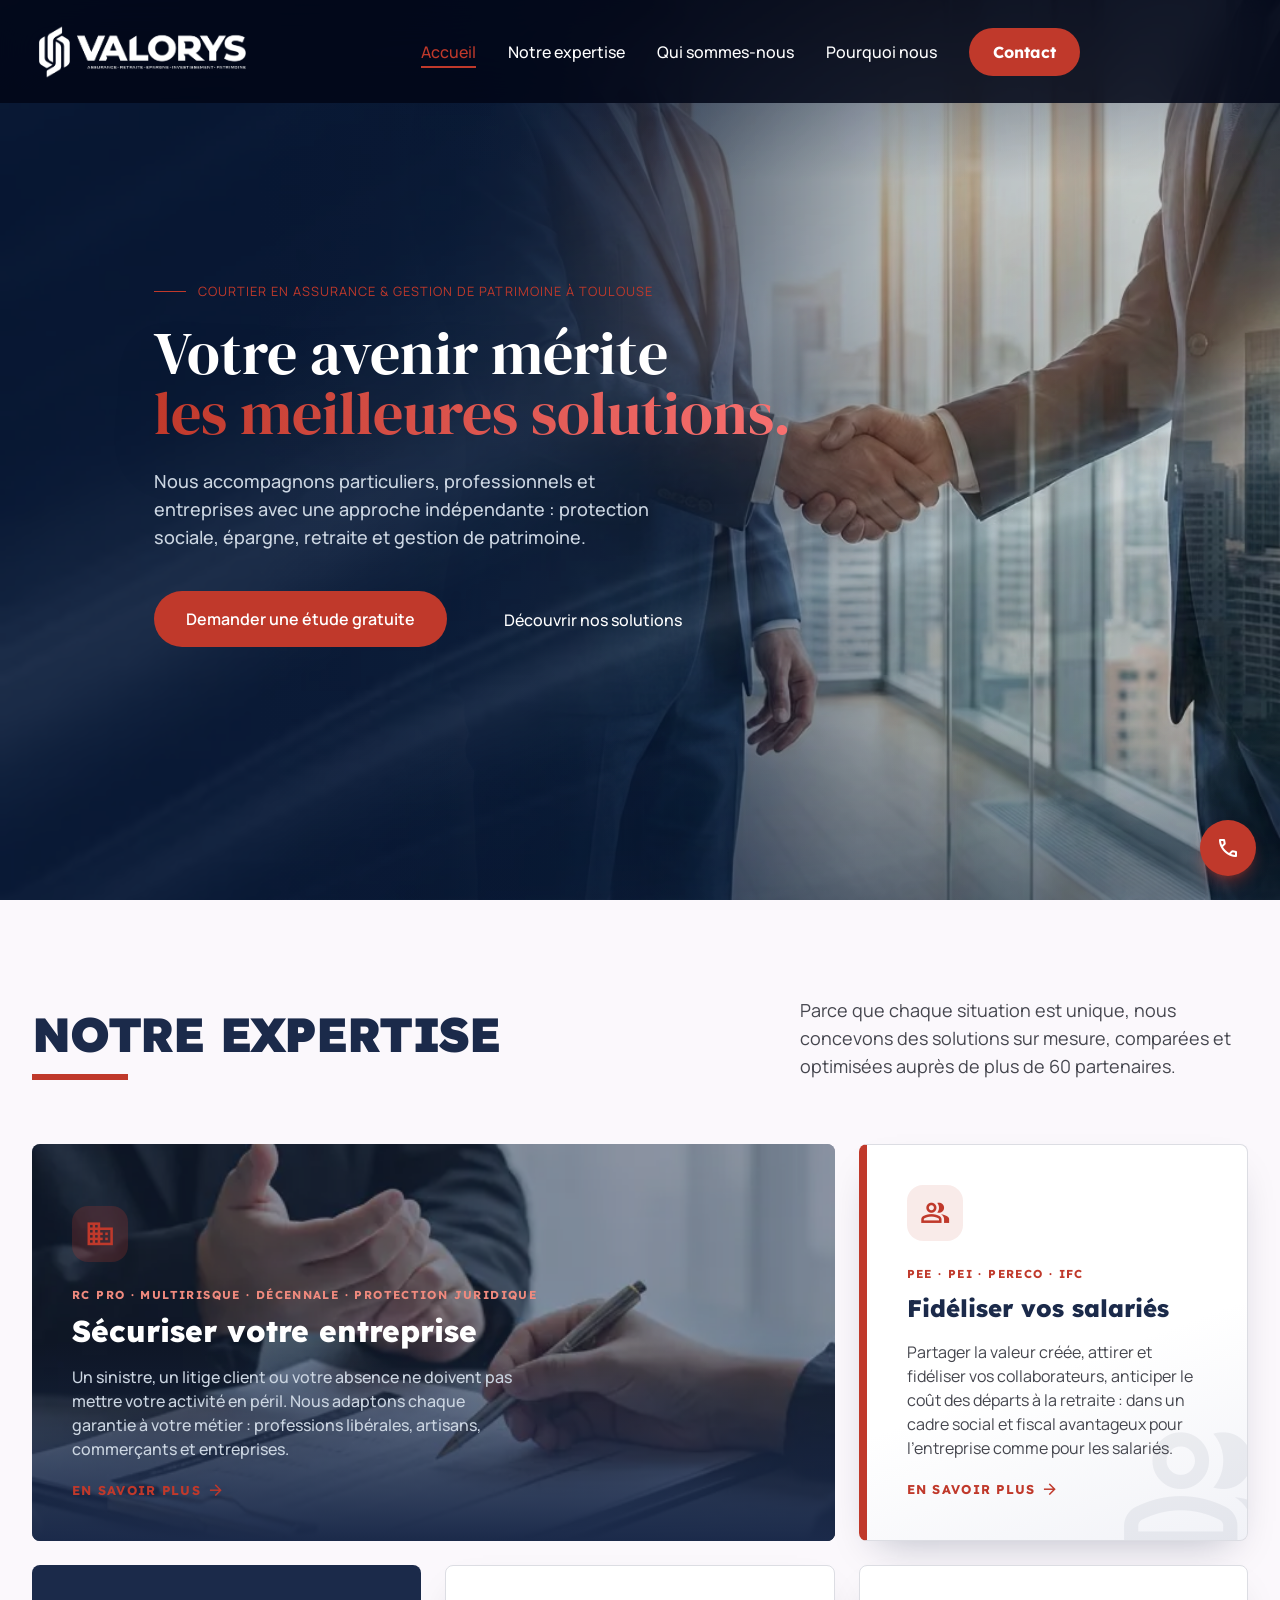
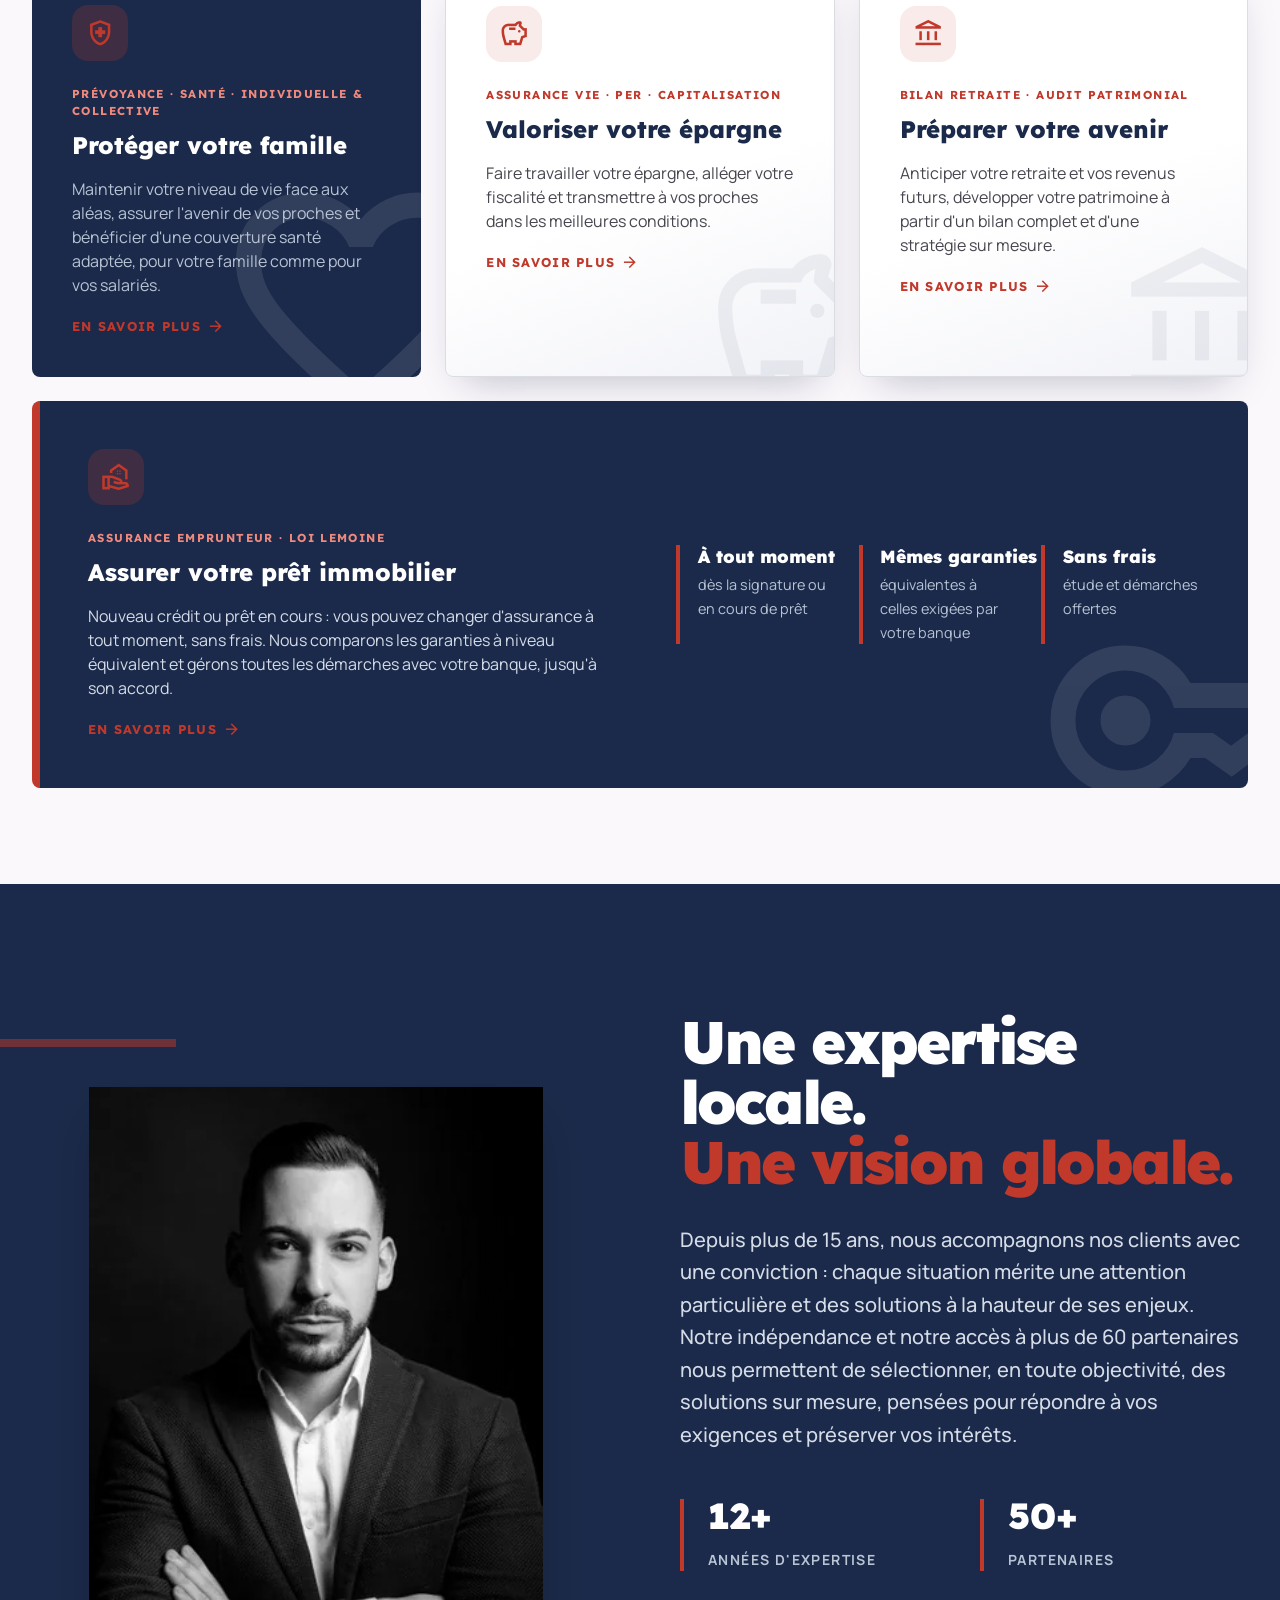
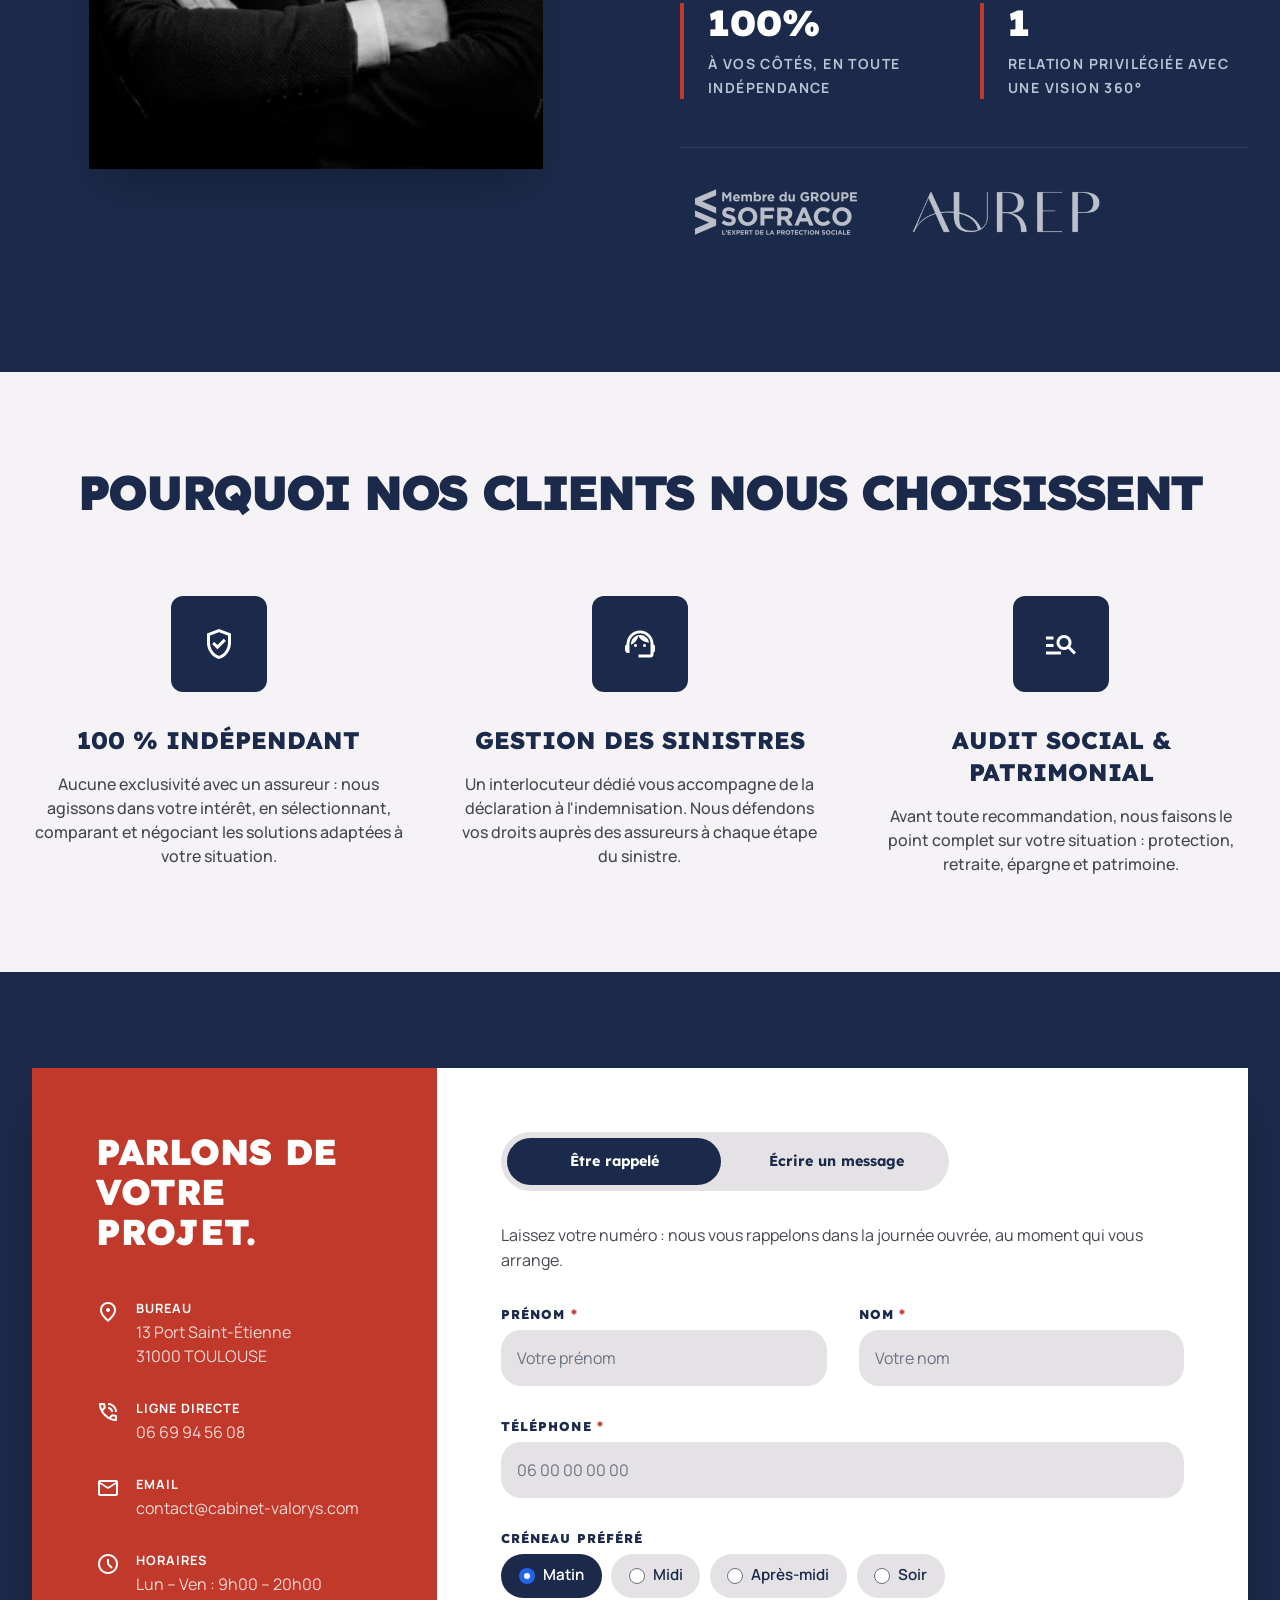
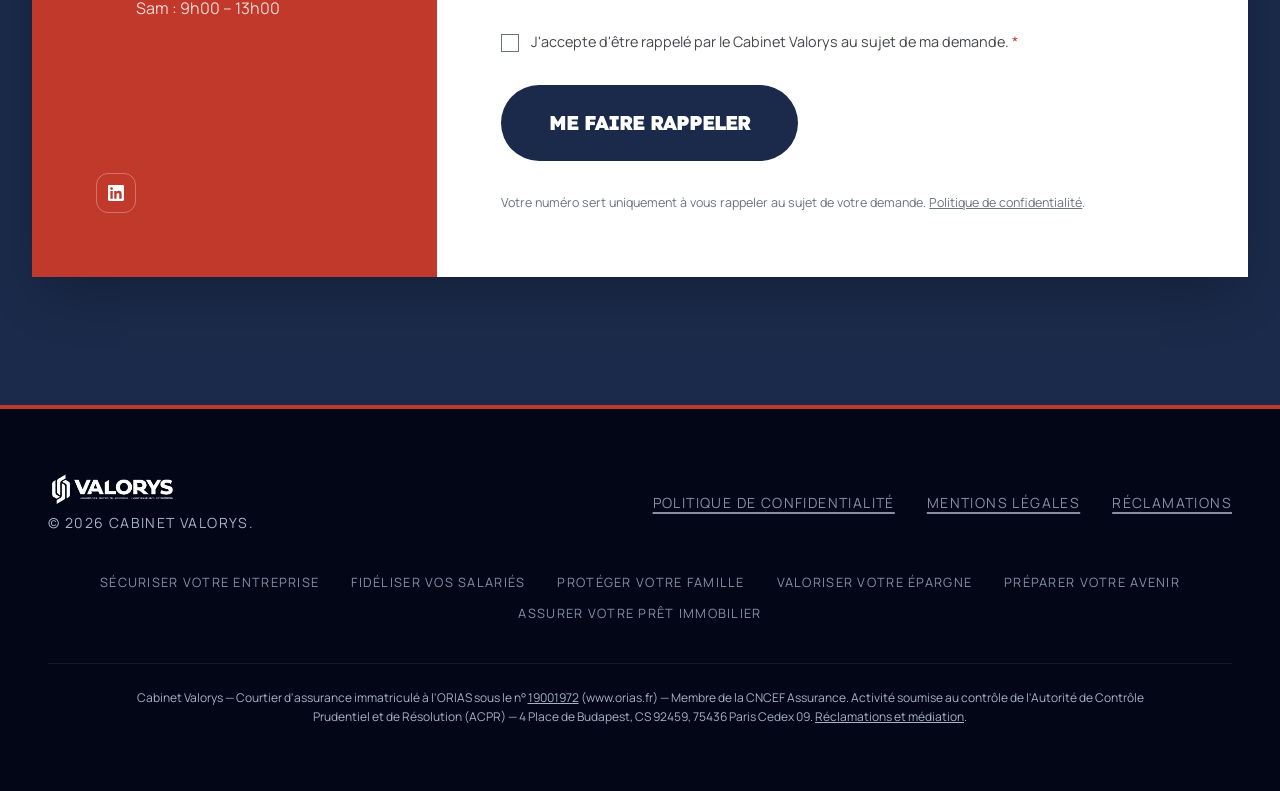
==== commit d42cbcc8: "Harmonise le formulaire « Écrire un message » avec « Être rappelé » : champs Prénom et Nom séparés, " ====
--- a/index.html
+++ b/index.html
@@ -649,17 +649,23 @@
                 <form id="contact-form" class="space-y-8" novalidate role="tabpanel" aria-labelledby="tab-message" data-panel="message" hidden>
                     <div class="grid grid-cols-1 md:grid-cols-2 gap-8">
                         <div class="relative group">
-                            <label for="cf-name" class="block text-primary font-headline font-extrabold uppercase text-xs tracking-widest mb-2">Nom et prénom <span class="text-secondary">*</span></label>
-                            <input id="cf-name" name="name" required minlength="2" maxlength="100" autocomplete="name" class="w-full bg-surface-container-highest border-none p-4 font-body focus:ring-2 focus:ring-primary/40 transition-all rounded-[20px]" placeholder="Nom Prénom" type="text">
-                        </div>
+                            <label for="cf-name" class="block text-primary font-headline font-extrabold uppercase text-xs tracking-widest mb-2">Prénom <span class="text-secondary">*</span></label>
+                            <input id="cf-name" name="firstname" required maxlength="60" autocomplete="given-name" class="w-full bg-surface-container-highest border-none p-4 font-body focus:ring-2 focus:ring-primary/40 transition-all rounded-[20px]" placeholder="Votre prénom" type="text">
+                        </div>
+                        <div class="relative group">
+                            <label for="cf-lastname" class="block text-primary font-headline font-extrabold uppercase text-xs tracking-widest mb-2">Nom <span class="text-secondary">*</span></label>
+                            <input id="cf-lastname" name="lastname" required maxlength="60" autocomplete="family-name" class="w-full bg-surface-container-highest border-none p-4 font-body focus:ring-2 focus:ring-primary/40 transition-all rounded-[20px]" placeholder="Votre nom" type="text">
+                        </div>
+                    </div>
+                    <div class="grid grid-cols-1 md:grid-cols-2 gap-8">
                         <div class="relative group">
                             <label for="cf-email" class="block text-primary font-headline font-extrabold uppercase text-xs tracking-widest mb-2">Adresse e-mail <span class="text-secondary">*</span></label>
-                            <input id="cf-email" name="email" required maxlength="150" autocomplete="email" inputmode="email" class="w-full bg-surface-container-highest border-none p-4 font-body focus:ring-2 focus:ring-primary/40 transition-all rounded-[20px]" placeholder="contact@entreprise.fr" type="email">
-                        </div>
-                    </div>
-                    <div class="relative group">
-                        <label for="cf-phone" class="block text-primary font-headline font-extrabold uppercase text-xs tracking-widest mb-2">Téléphone</label>
-                        <input id="cf-phone" name="phone" autocomplete="tel" inputmode="tel" class="w-full bg-surface-container-highest border-none p-4 font-body focus:ring-2 focus:ring-primary/40 transition-all rounded-[20px]" placeholder="+33 6 00 00 00 00" type="tel">
+                            <input id="cf-email" name="email" required maxlength="150" autocomplete="email" inputmode="email" class="w-full bg-surface-container-highest border-none p-4 font-body focus:ring-2 focus:ring-primary/40 transition-all rounded-[20px]" placeholder="votre@email.fr" type="email">
+                        </div>
+                        <div class="relative group">
+                            <label for="cf-phone" class="block text-primary font-headline font-extrabold uppercase text-xs tracking-widest mb-2">Téléphone</label>
+                            <input id="cf-phone" name="phone" autocomplete="tel" inputmode="tel" class="w-full bg-surface-container-highest border-none p-4 font-body focus:ring-2 focus:ring-primary/40 transition-all rounded-[20px]" placeholder="06 00 00 00 00" type="tel">
+                        </div>
                     </div>
                     <div class="relative group">
                         <label for="cf-type" class="block text-primary font-headline font-extrabold uppercase text-xs tracking-widest mb-2">Type de demande</label>
@@ -717,6 +723,6 @@
 <a href="tel:+33669945608" class="v-fab fixed bottom-6 right-6 z-50 bg-secondary text-white w-14 h-14 rounded-[30px] shadow-lg shadow-secondary/40 flex items-center justify-center hover:scale-110 active:scale-95 transition-transform duration-200" aria-label="Appeler Valorys">
     <span class="material-symbols-outlined text-2xl" aria-hidden="true">call</span>
 </a>
-<script src="/public/js/site.js?v=234374ab"></script>
+<script src="/public/js/site.js?v=8eef6df3"></script>
 </body>
 </html>
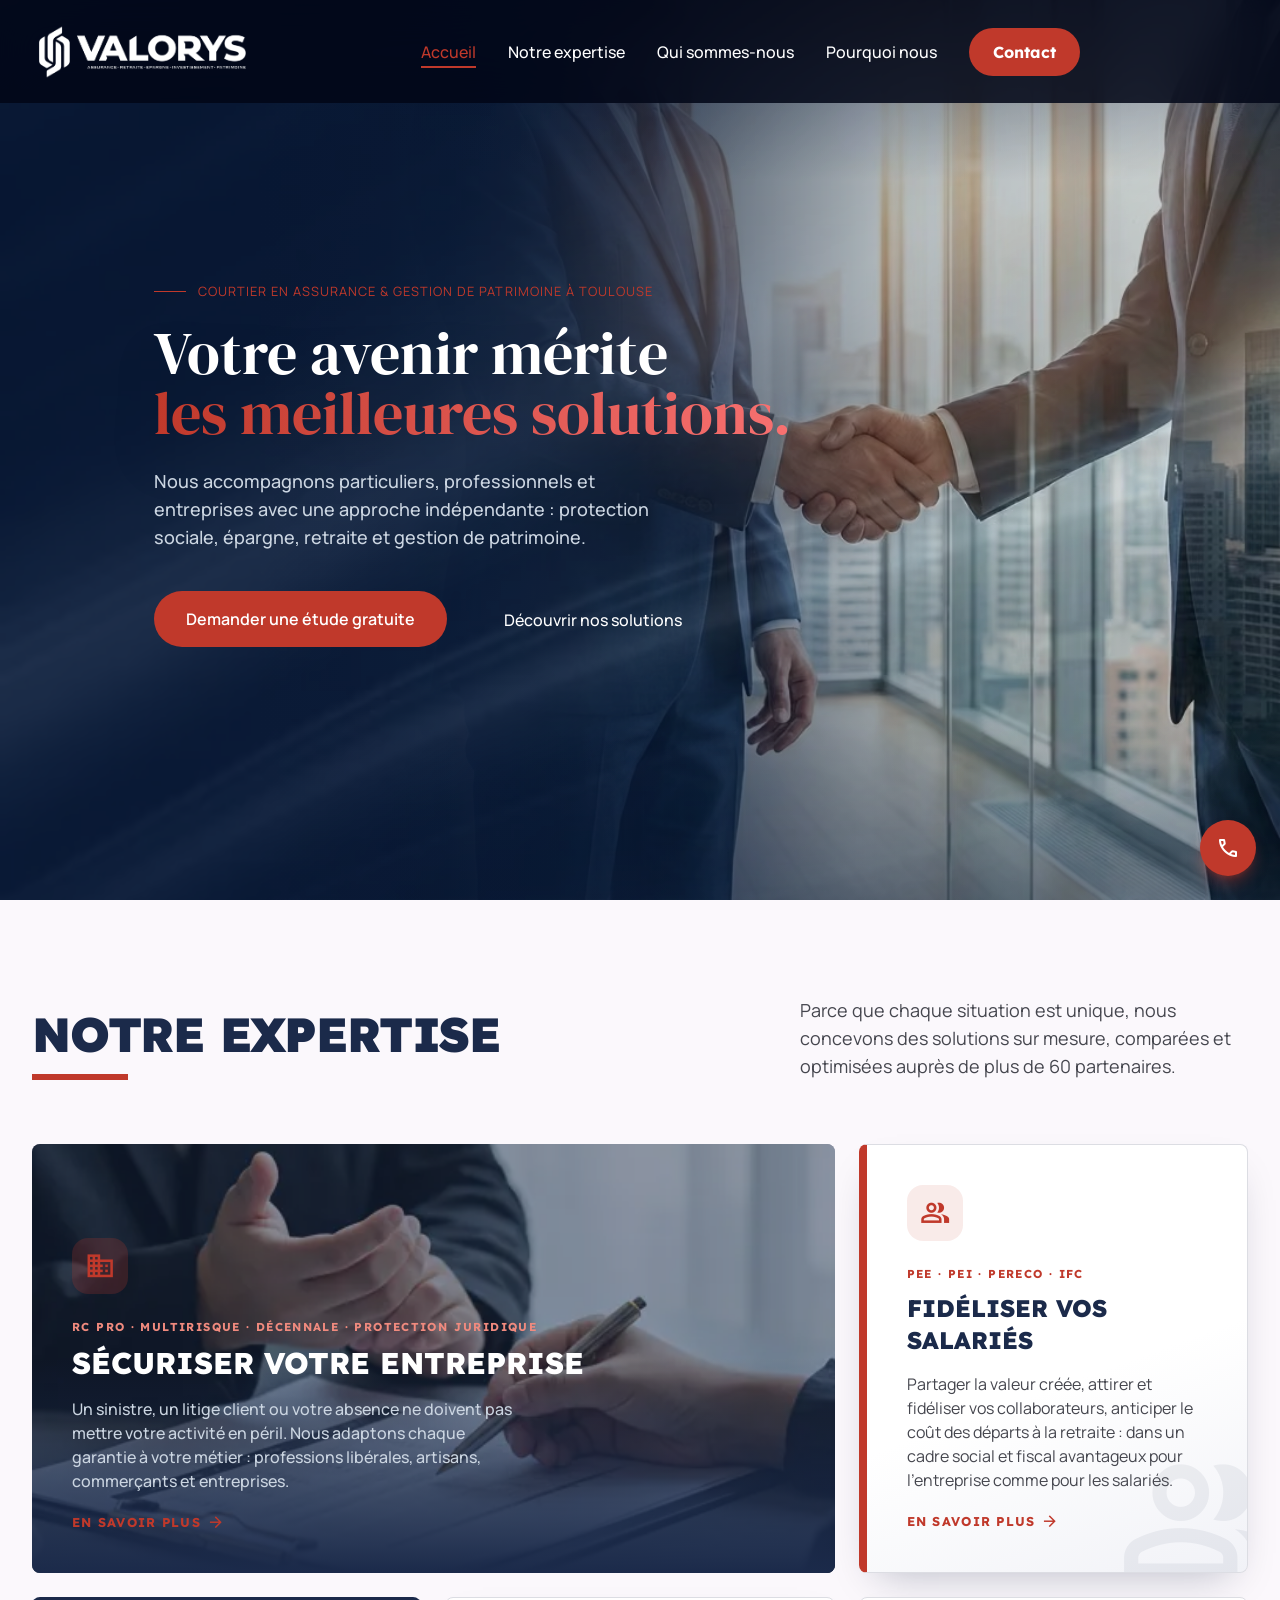
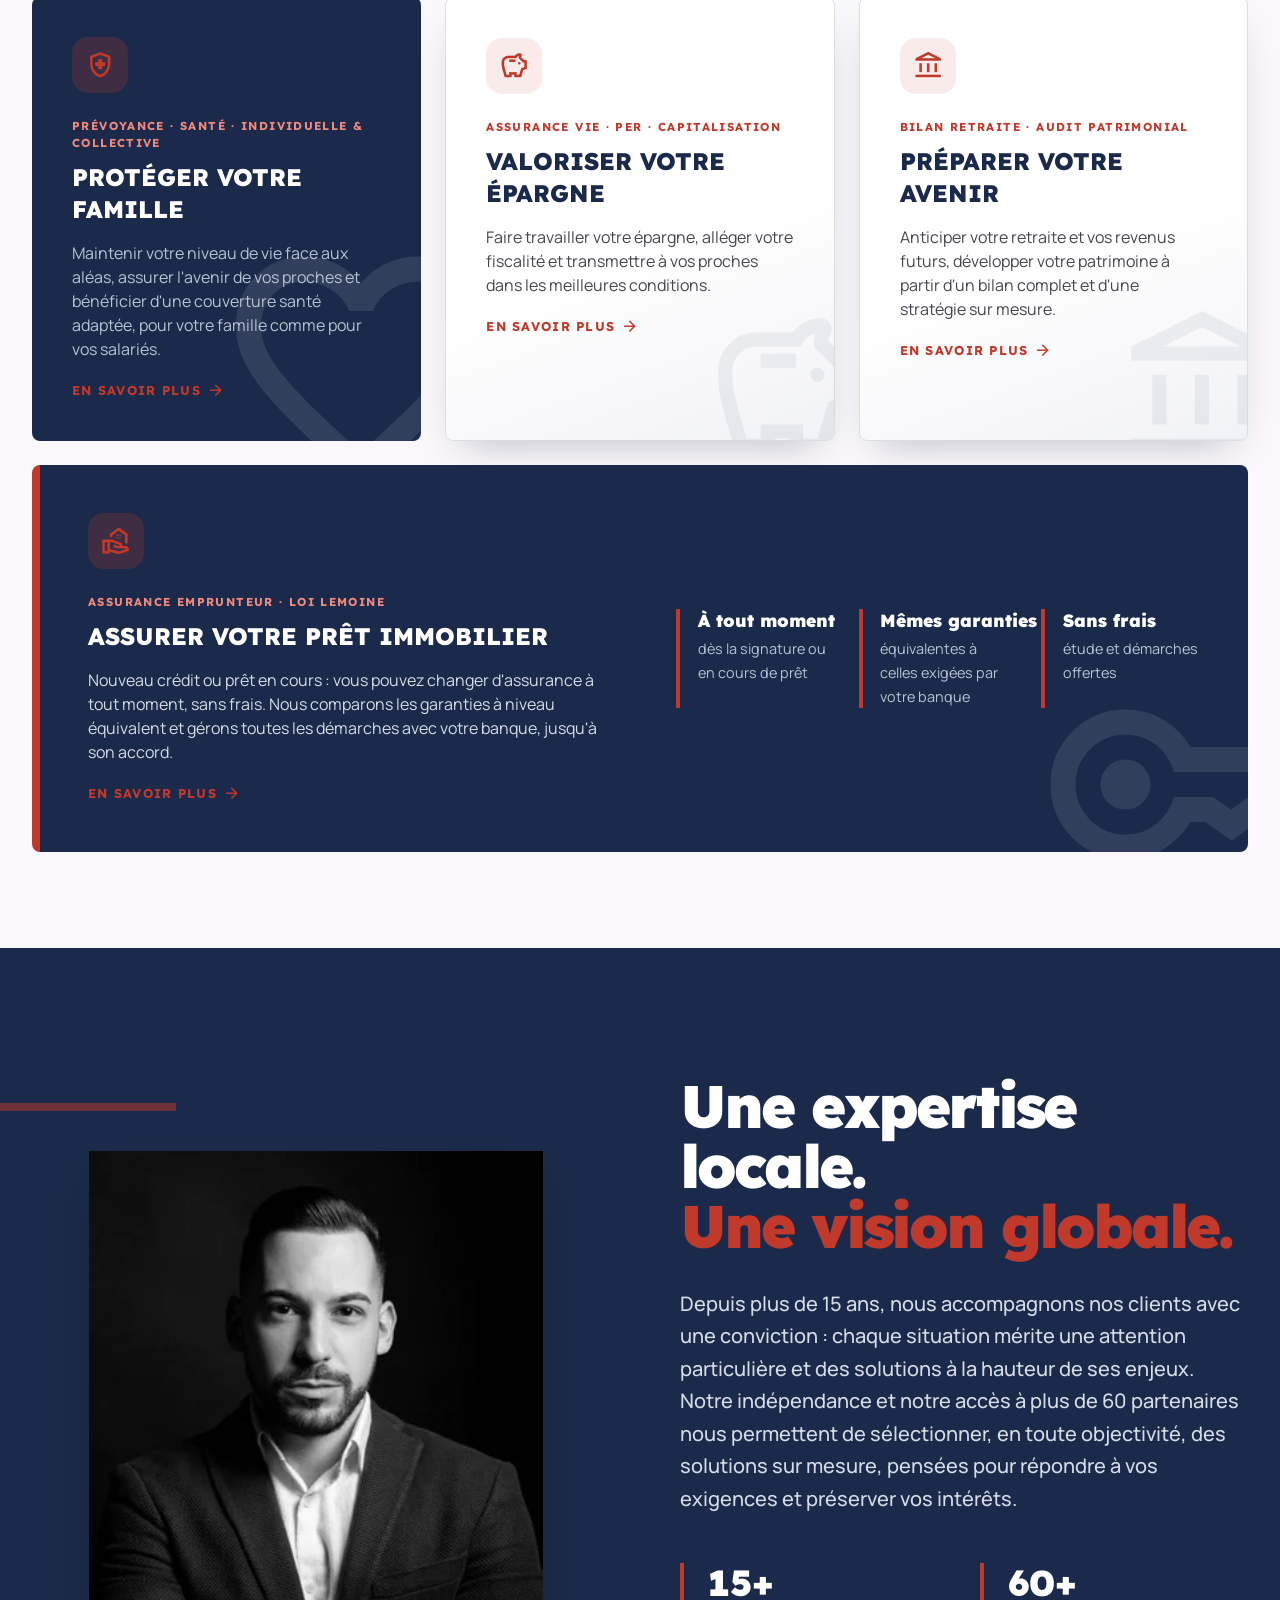
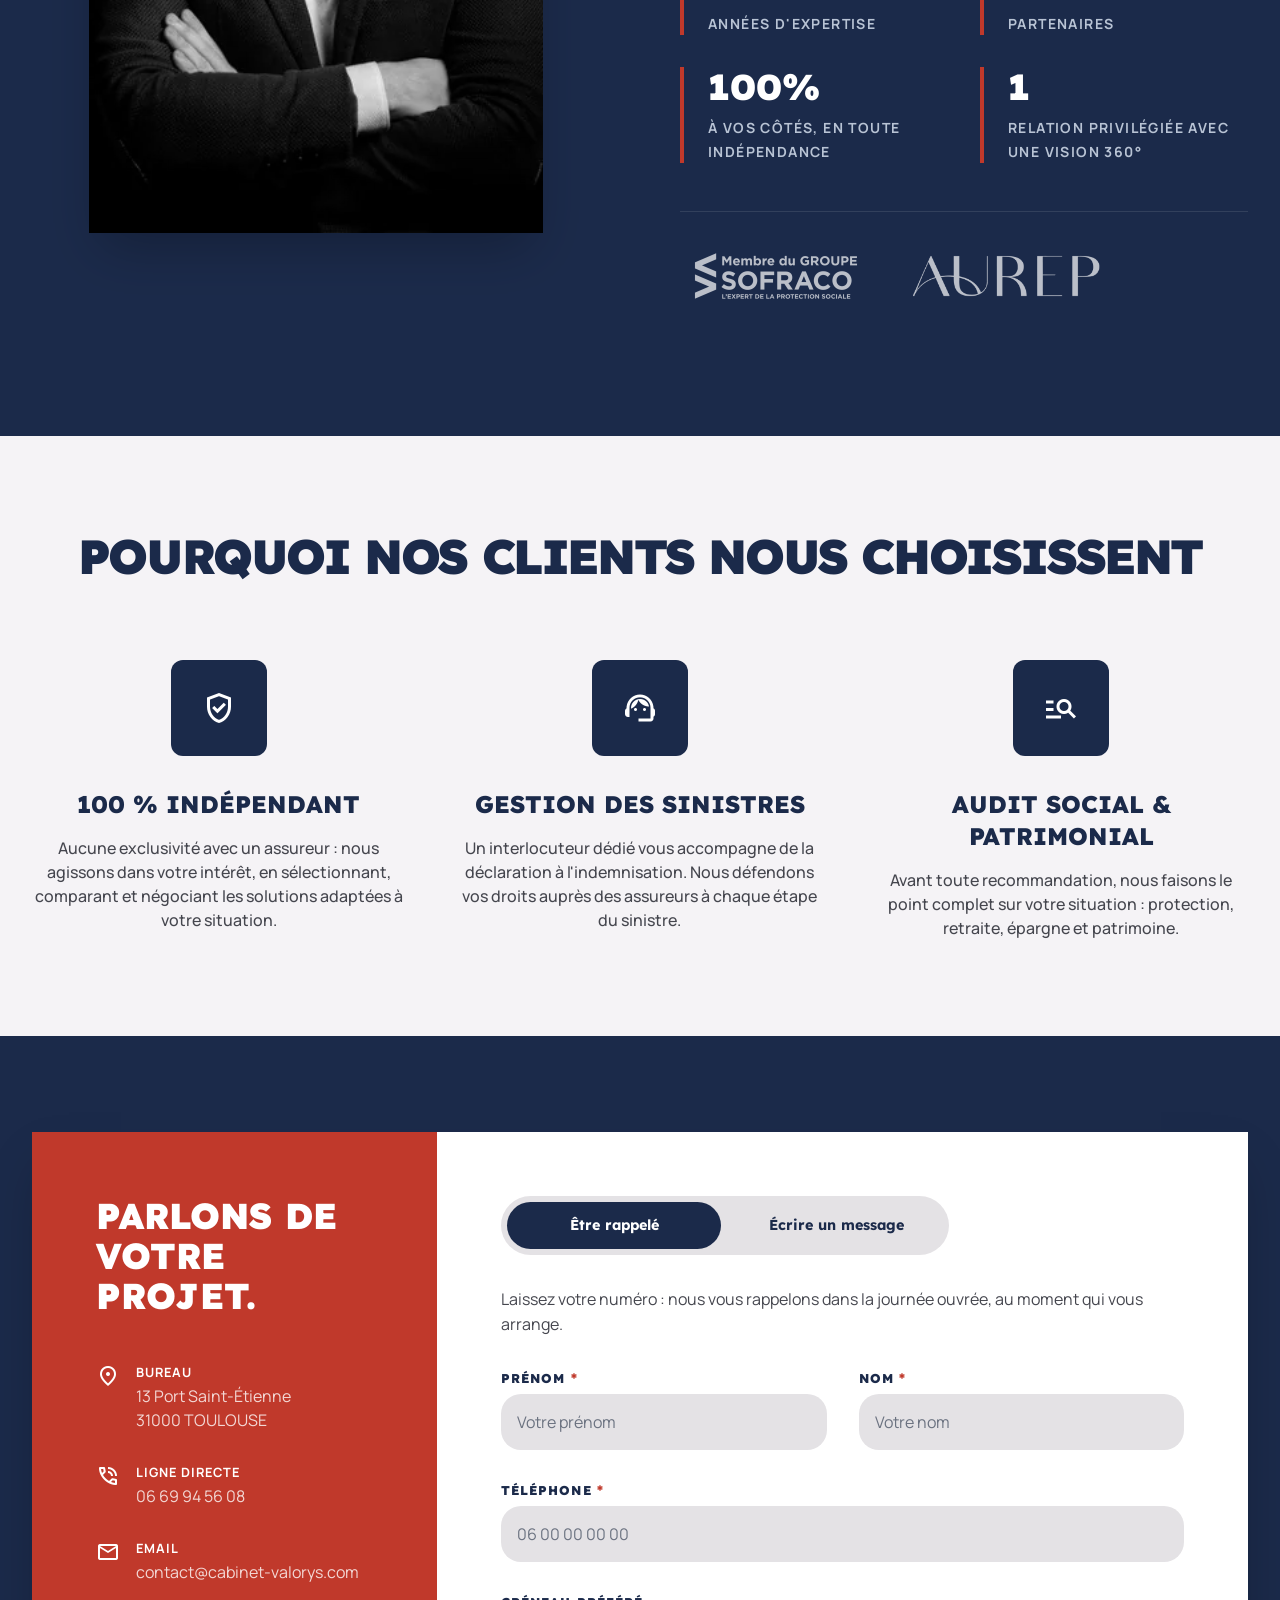
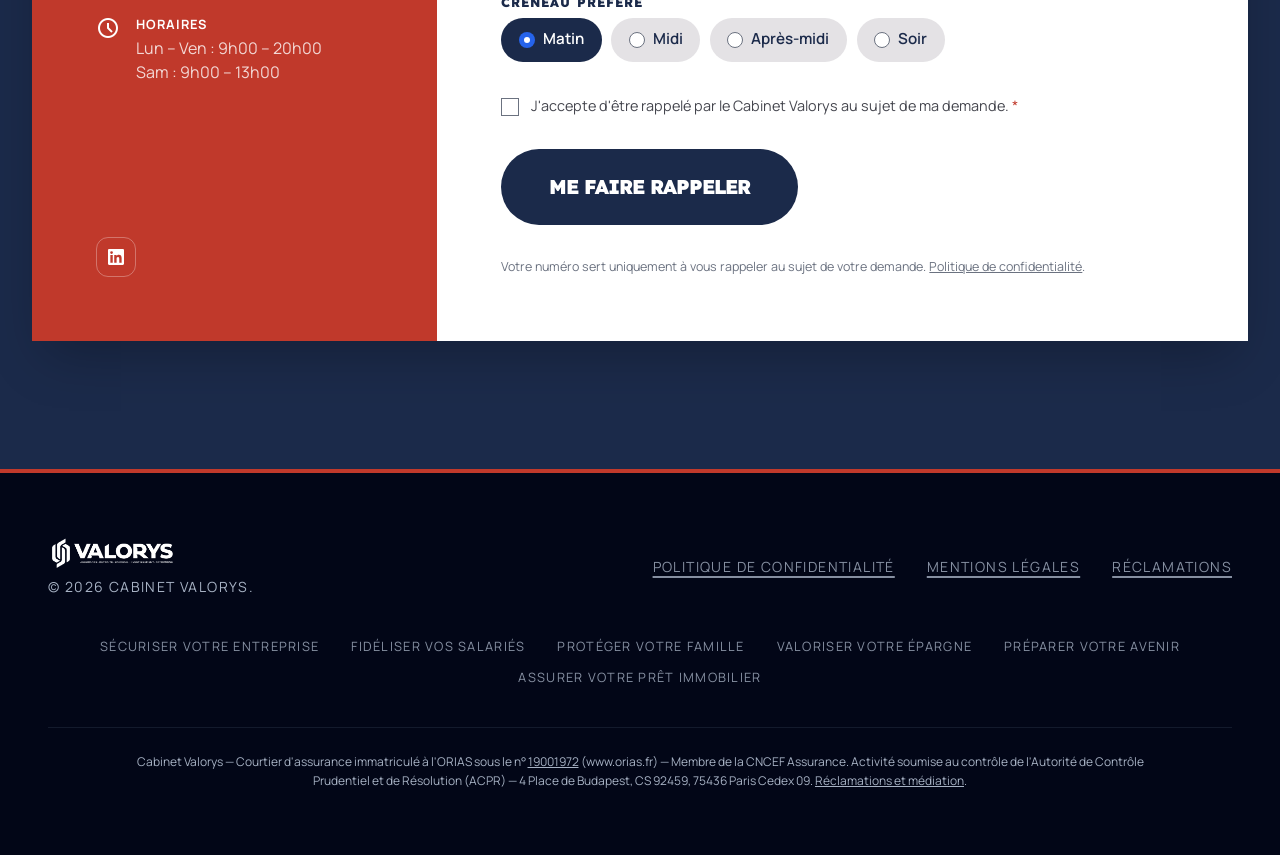
==== commit 49418034: "Proposition : titres des cartes de l'accueil en majuscules Co-Authored-By: Claude Opus 5.5 <noreply@" ====
--- a/index.html
+++ b/index.html
@@ -411,7 +411,7 @@
                 <div class="absolute bottom-0 left-0 p-10">
                     <span class="v-card-ico v-ico-dark"><span class="material-symbols-outlined" aria-hidden="true">domain</span></span>
                     <span class="v-card-tag v-card-tag-dark">RC Pro · Multirisque · Décennale · Protection juridique</span>
-                    <h3 class="font-headline font-extrabold text-3xl text-white mb-4">Sécuriser votre entreprise</h3>
+                    <h3 class="font-headline font-extrabold text-3xl text-white mb-4 uppercase">Sécuriser votre entreprise</h3>
                     <p class="text-slate-300 max-w-md font-medium">Un sinistre, un litige client ou votre absence ne doivent pas mettre votre activité en péril. Nous adaptons chaque garantie à votre métier : professions libérales, artisans, commerçants et entreprises.</p>
                     <span class="v-more">En savoir plus <span class="material-symbols-outlined" aria-hidden="true">arrow_forward</span></span>
                 </div>
@@ -422,7 +422,7 @@
                     <div>
                         <span class="v-card-ico"><span class="material-symbols-outlined" aria-hidden="true">group</span></span>
                         <span class="v-card-tag">PEE · PEI · PERECO · IFC</span>
-                    <h3 class="font-headline font-extrabold text-2xl text-primary mb-4">Fidéliser vos salariés</h3>
+                    <h3 class="font-headline font-extrabold text-2xl text-primary mb-4 uppercase">Fidéliser vos salariés</h3>
                         <p class="text-on-surface-variant">Partager la valeur créée, attirer et fidéliser vos collaborateurs, anticiper le coût des départs à la retraite : dans un cadre social et fiscal avantageux pour l'entreprise comme pour les salariés.</p>
                         <span class="v-more">En savoir plus <span class="material-symbols-outlined" aria-hidden="true">arrow_forward</span></span>
                     </div>
@@ -434,7 +434,7 @@
                 <div class="p-10 relative z-10">
                     <span class="v-card-ico v-ico-dark"><span class="material-symbols-outlined" aria-hidden="true">health_and_safety</span></span>
                     <span class="v-card-tag v-card-tag-dark">Prévoyance · Santé · Individuelle &amp; collective</span>
-                    <h3 class="font-headline font-extrabold text-2xl text-white mb-4">Protéger votre famille</h3>
+                    <h3 class="font-headline font-extrabold text-2xl text-white mb-4 uppercase">Protéger votre famille</h3>
                     <p class="text-slate-400">Maintenir votre niveau de vie face aux aléas, assurer l'avenir de vos proches et bénéficier d'une couverture santé adaptée, pour votre famille comme pour vos salariés.</p>
                     <span class="v-more">En savoir plus <span class="material-symbols-outlined" aria-hidden="true">arrow_forward</span></span>
                 </div>
@@ -447,7 +447,7 @@
                 <div class="p-10">
                     <span class="v-card-ico"><span class="material-symbols-outlined" aria-hidden="true">savings</span></span>
                     <span class="v-card-tag">Assurance vie · PER · Capitalisation</span>
-                    <h3 class="font-headline font-extrabold text-2xl text-primary mb-4">Valoriser votre épargne</h3>
+                    <h3 class="font-headline font-extrabold text-2xl text-primary mb-4 uppercase">Valoriser votre épargne</h3>
                     <p class="text-on-surface-variant">Faire travailler votre épargne, alléger votre fiscalité et transmettre à vos proches dans les meilleures conditions.</p>
                     <span class="v-more">En savoir plus <span class="material-symbols-outlined" aria-hidden="true">arrow_forward</span></span>
                 </div>
@@ -458,7 +458,7 @@
                 <div class="p-10">
                     <span class="v-card-ico"><span class="material-symbols-outlined" aria-hidden="true">account_balance</span></span>
                     <span class="v-card-tag">Bilan retraite · Audit patrimonial</span>
-                    <h3 class="font-headline font-extrabold text-2xl text-primary mb-4">Préparer votre avenir</h3>
+                    <h3 class="font-headline font-extrabold text-2xl text-primary mb-4 uppercase">Préparer votre avenir</h3>
                     <p class="text-on-surface-variant">Anticiper votre retraite et vos revenus futurs, développer votre patrimoine à partir d'un bilan complet et d'une stratégie sur mesure.</p>
                     <span class="v-more">En savoir plus <span class="material-symbols-outlined" aria-hidden="true">arrow_forward</span></span>
                 </div>
@@ -470,7 +470,7 @@
                     <div class="v-emp-text">
                         <span class="v-card-ico v-ico-dark"><span class="material-symbols-outlined" aria-hidden="true">real_estate_agent</span></span>
                         <span class="v-card-tag v-card-tag-dark">Assurance emprunteur · Loi Lemoine</span>
-                    <h3 class="font-headline font-extrabold text-2xl text-white mb-4">Assurer votre prêt immobilier</h3>
+                    <h3 class="font-headline font-extrabold text-2xl text-white mb-4 uppercase">Assurer votre prêt immobilier</h3>
                         <p class="text-slate-300">Nouveau crédit ou prêt en cours : vous pouvez changer d'assurance à tout moment, sans frais. Nous comparons les garanties à niveau équivalent et gérons toutes les démarches avec votre banque, jusqu'à son accord.</p>
                         <span class="v-more">En savoir plus <span class="material-symbols-outlined" aria-hidden="true">arrow_forward</span></span>
                     </div>
